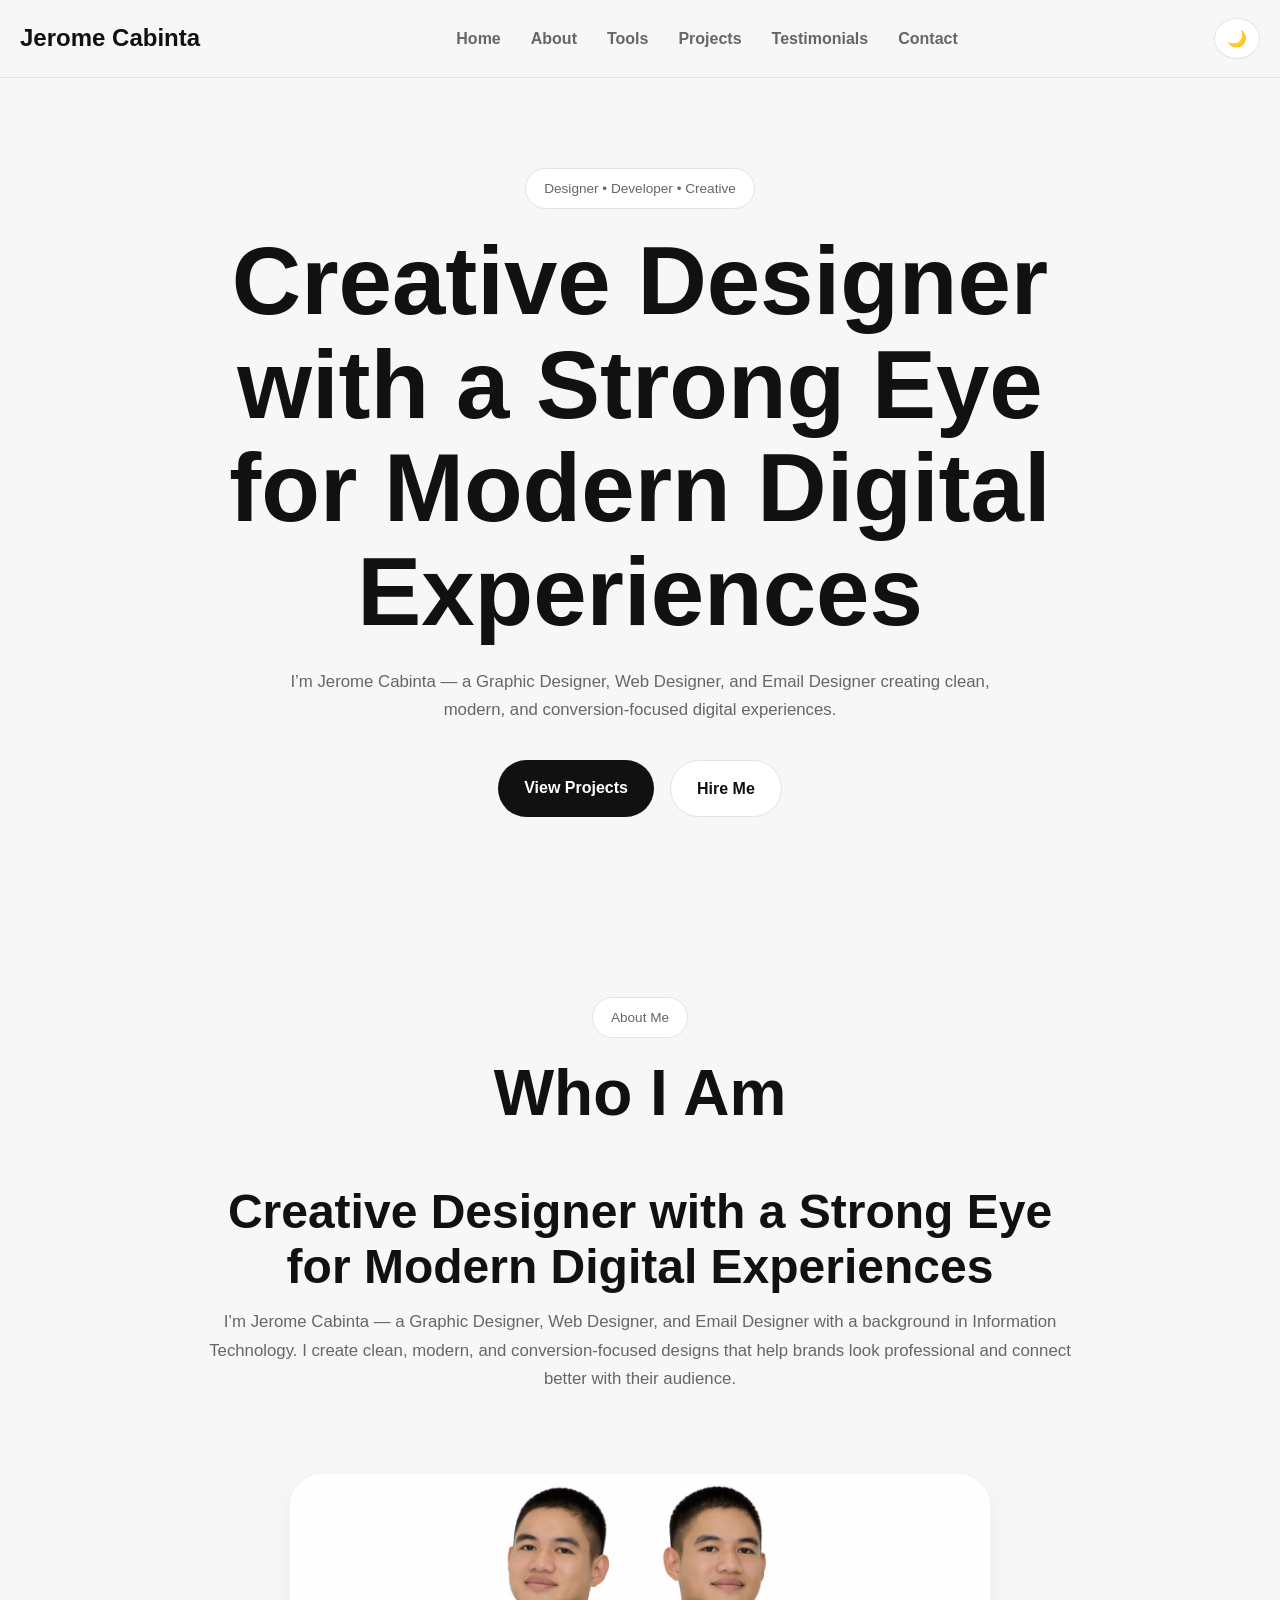
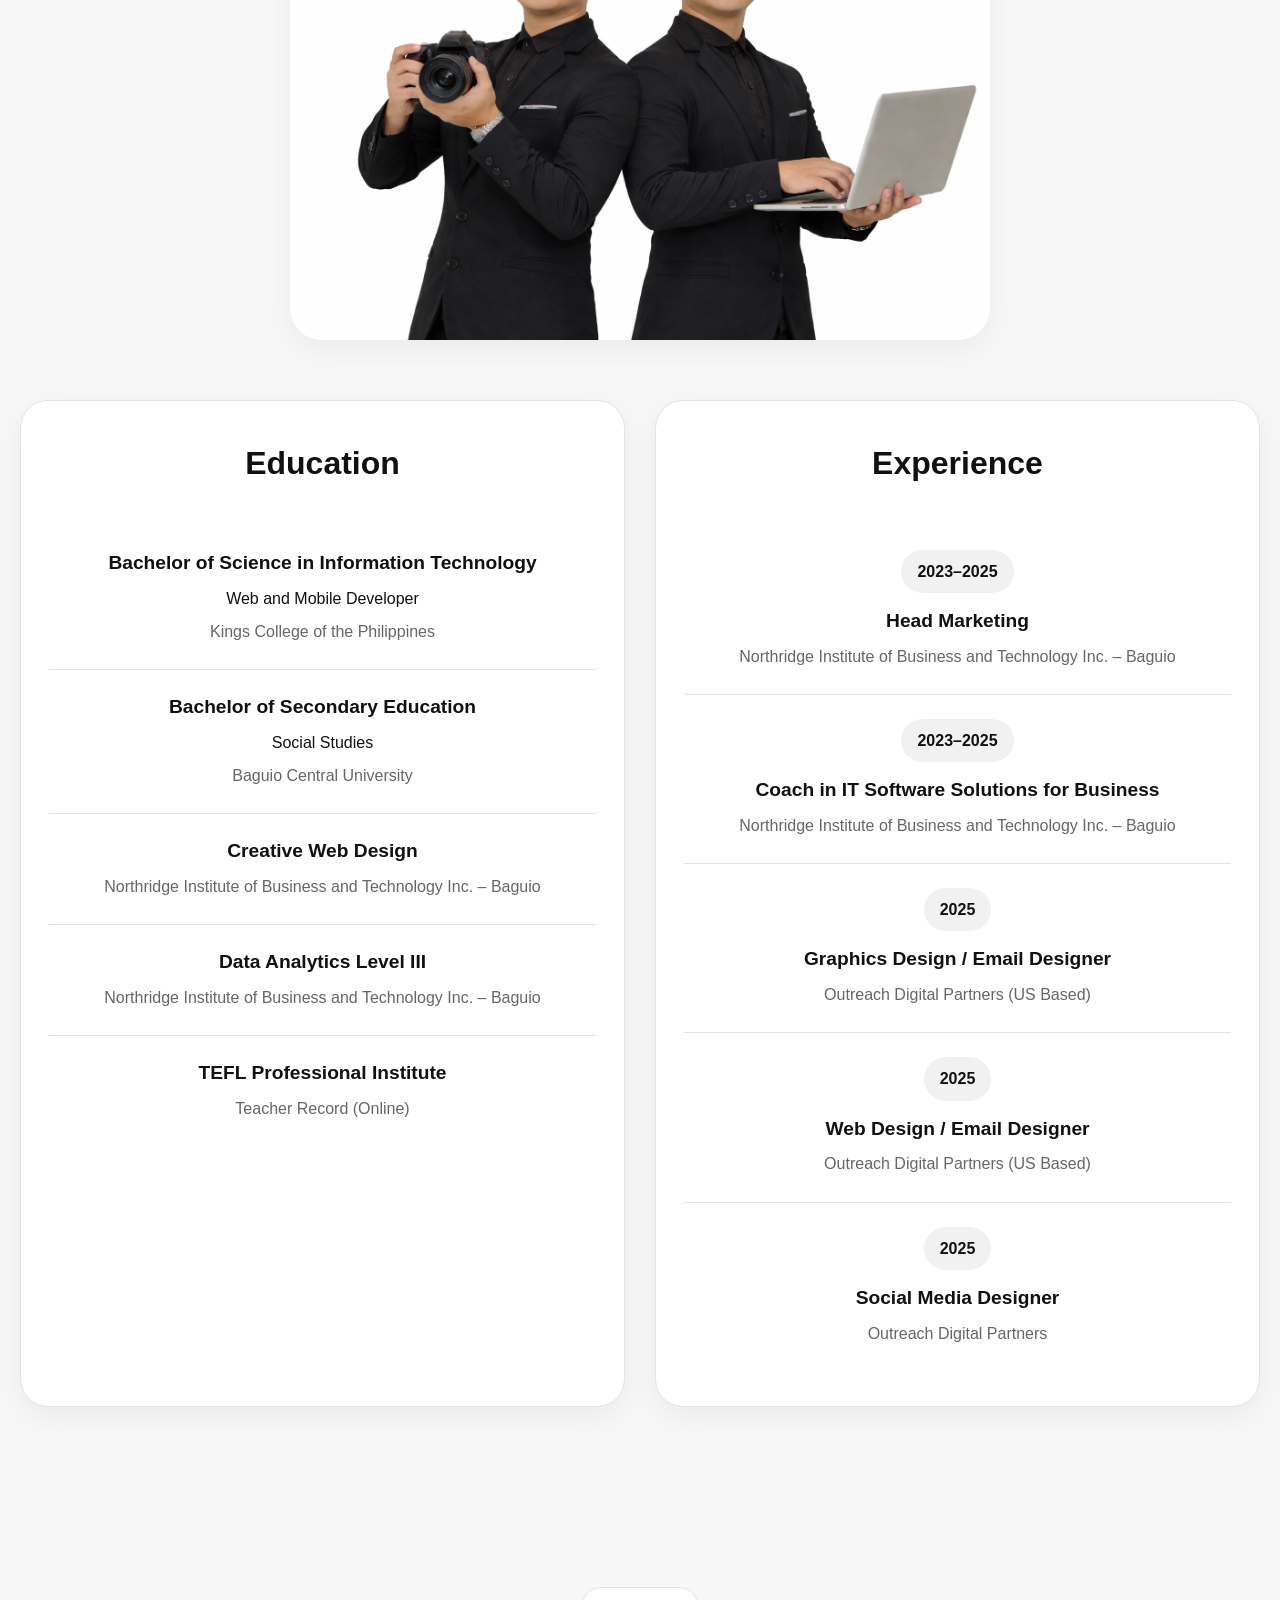
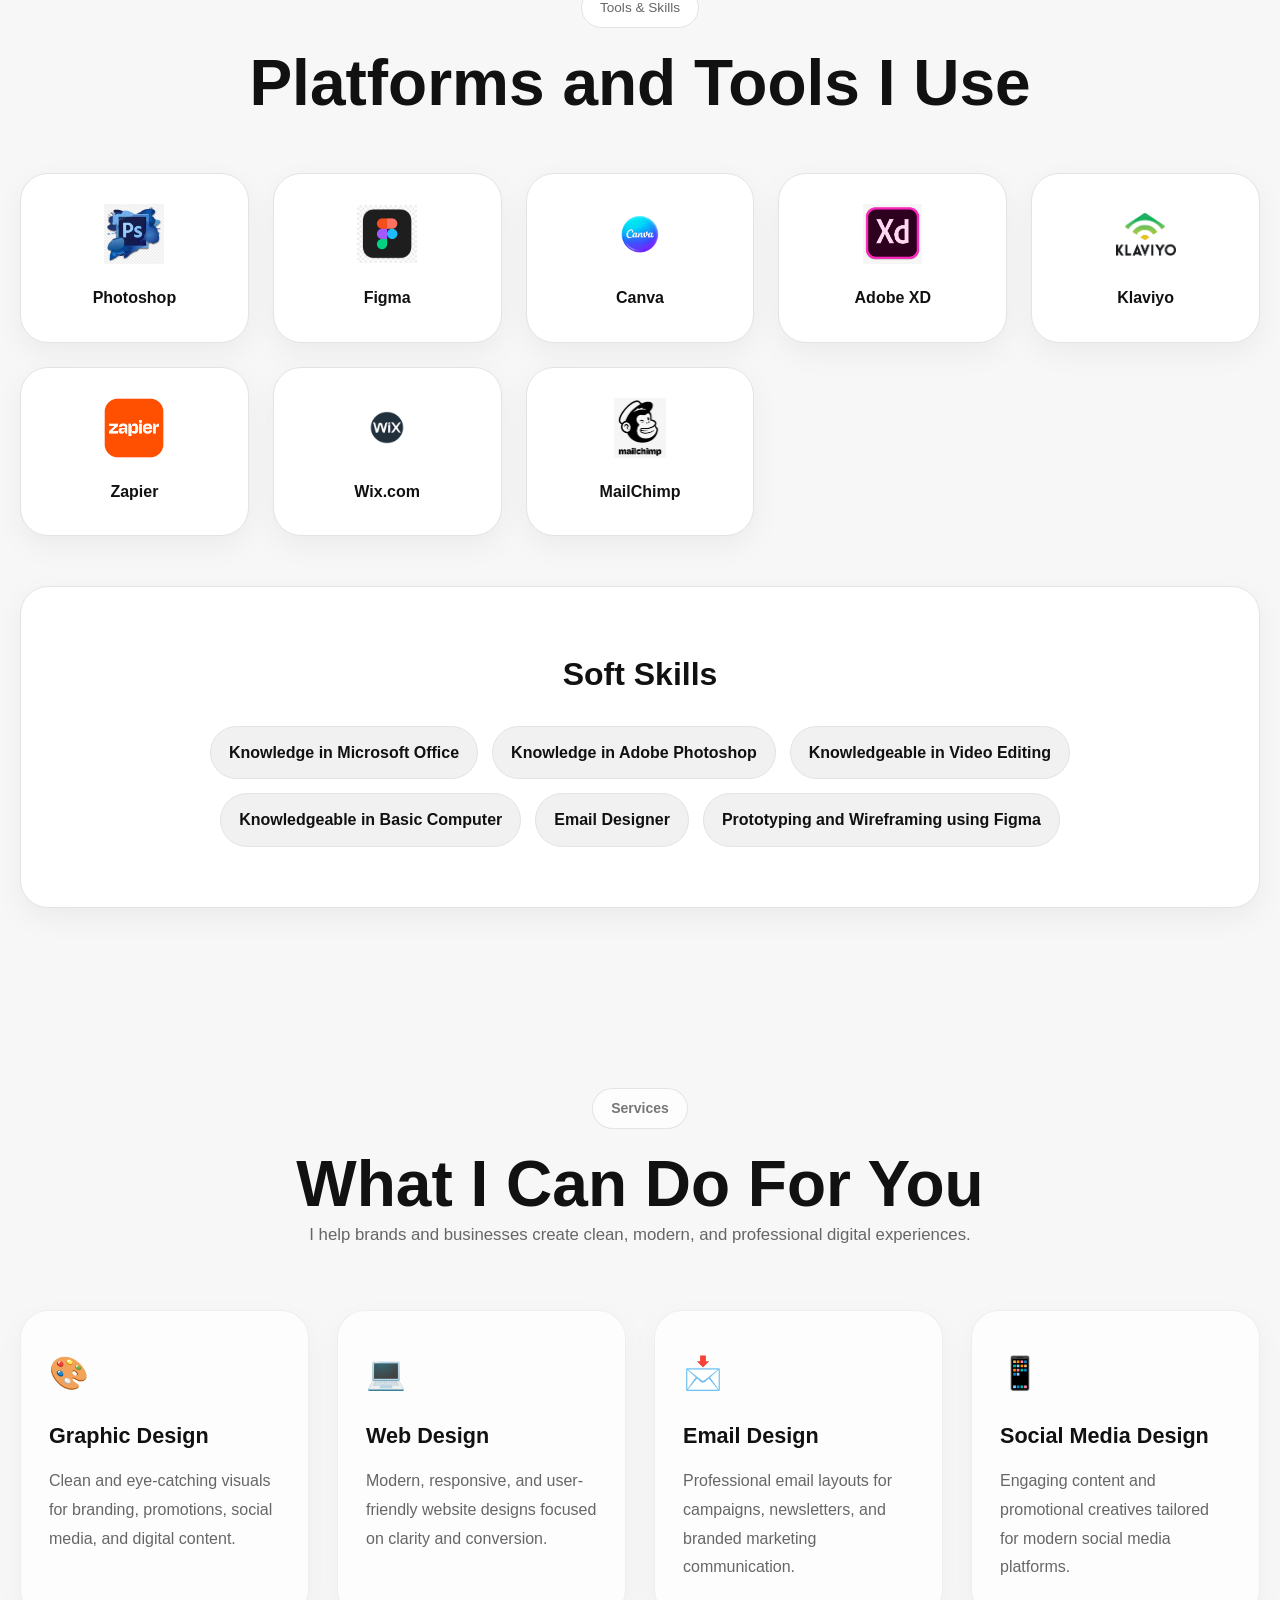
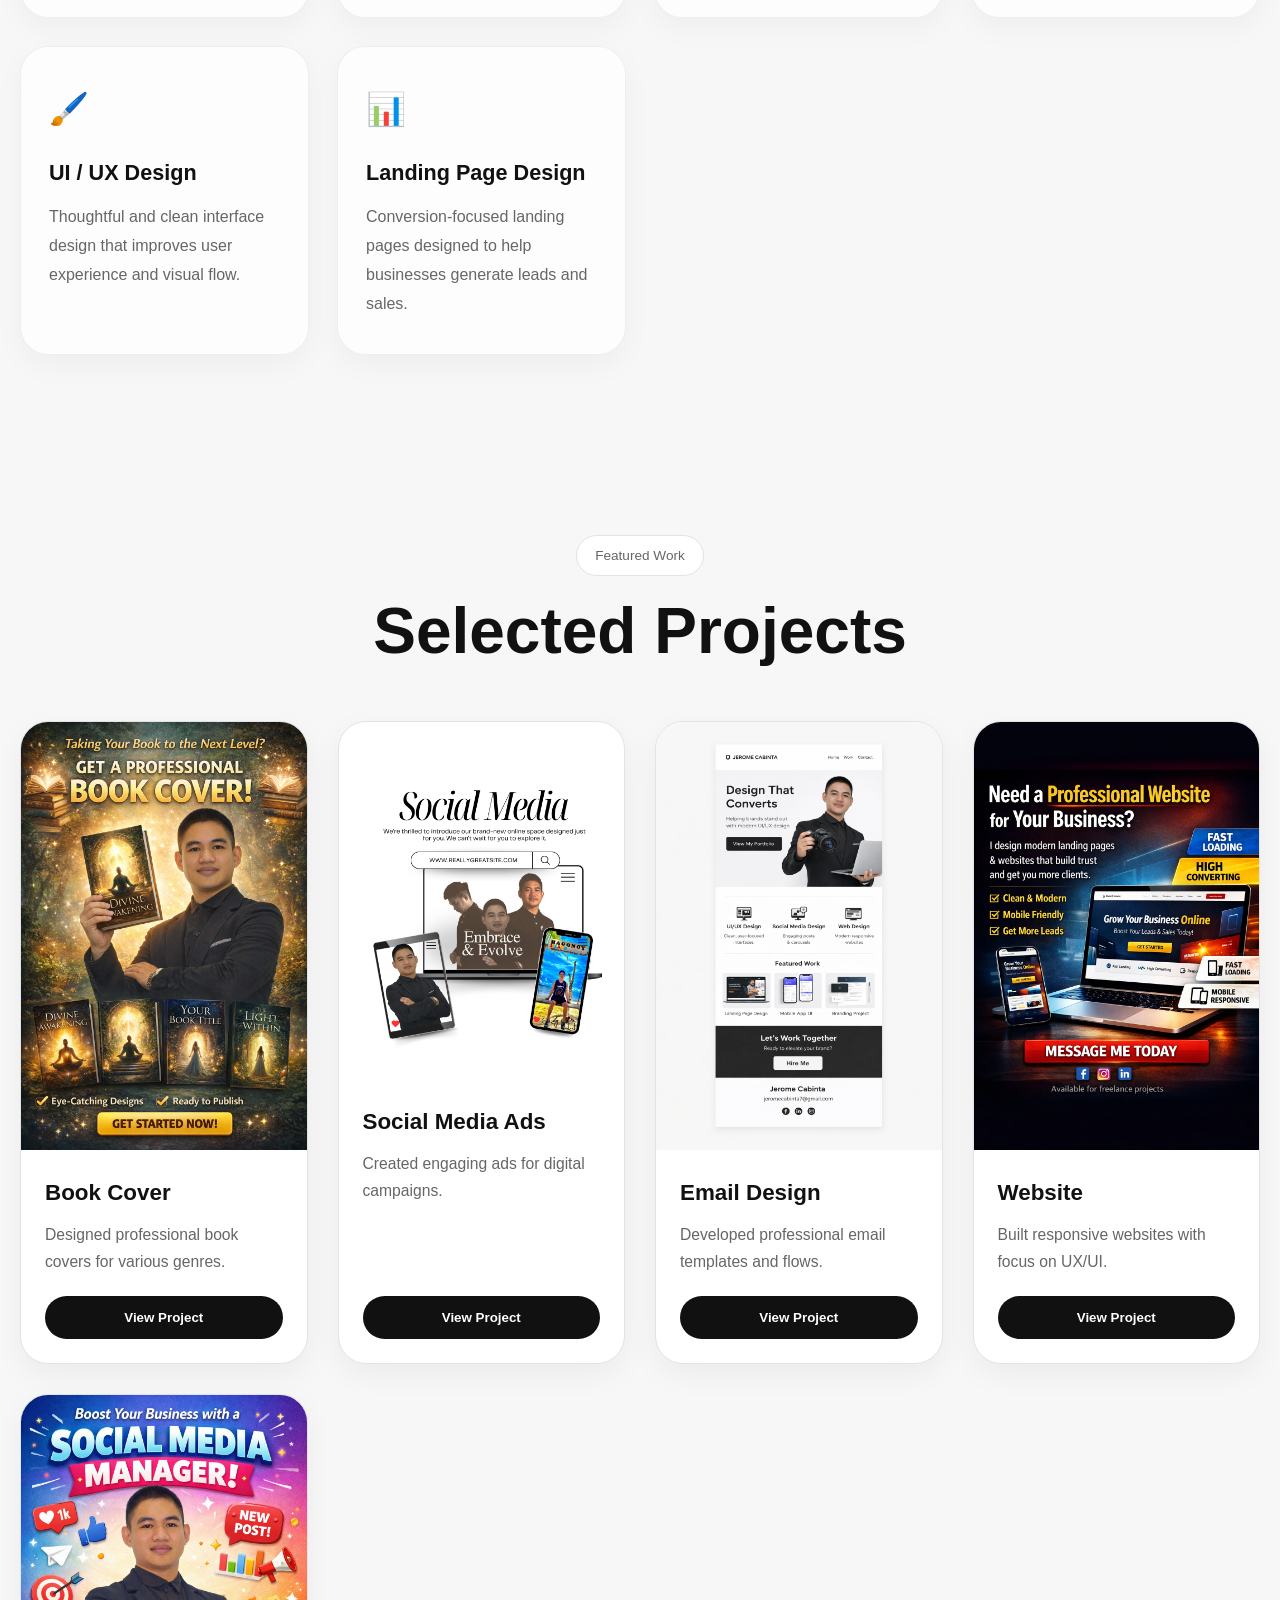
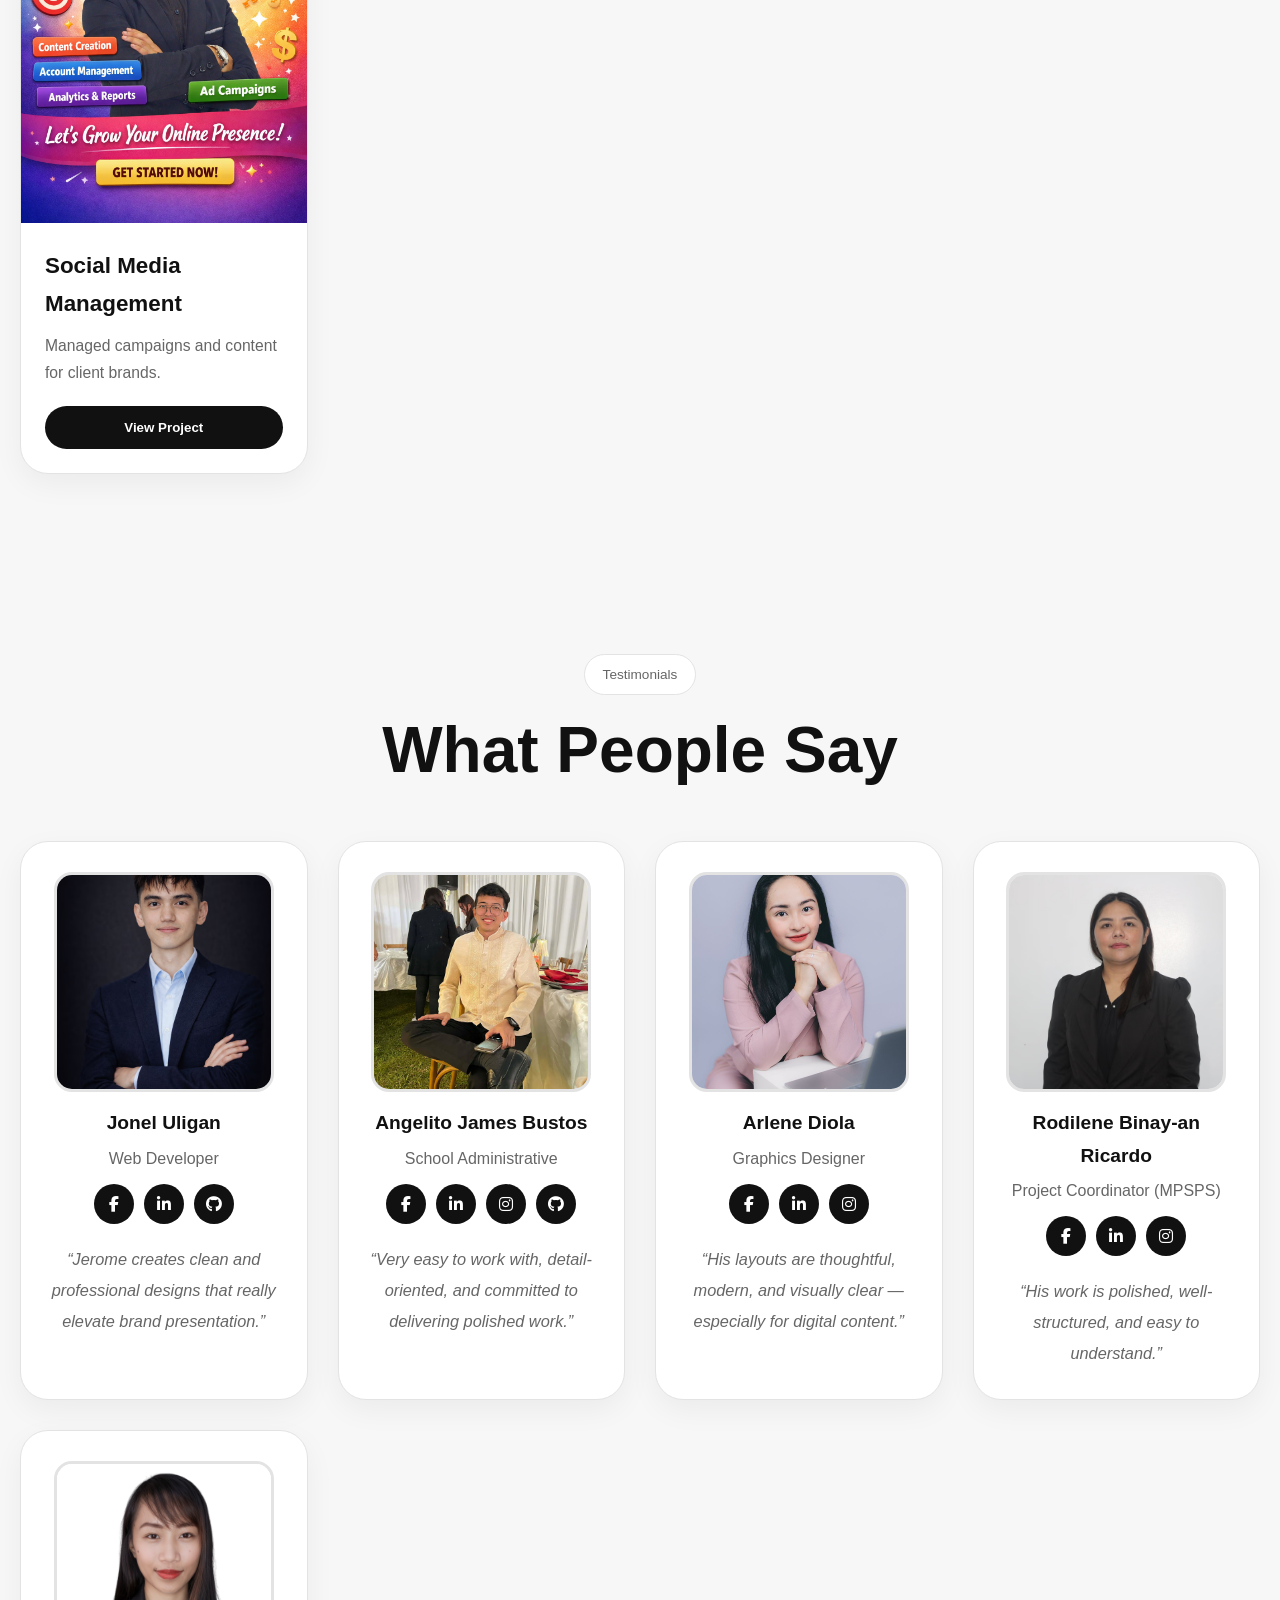
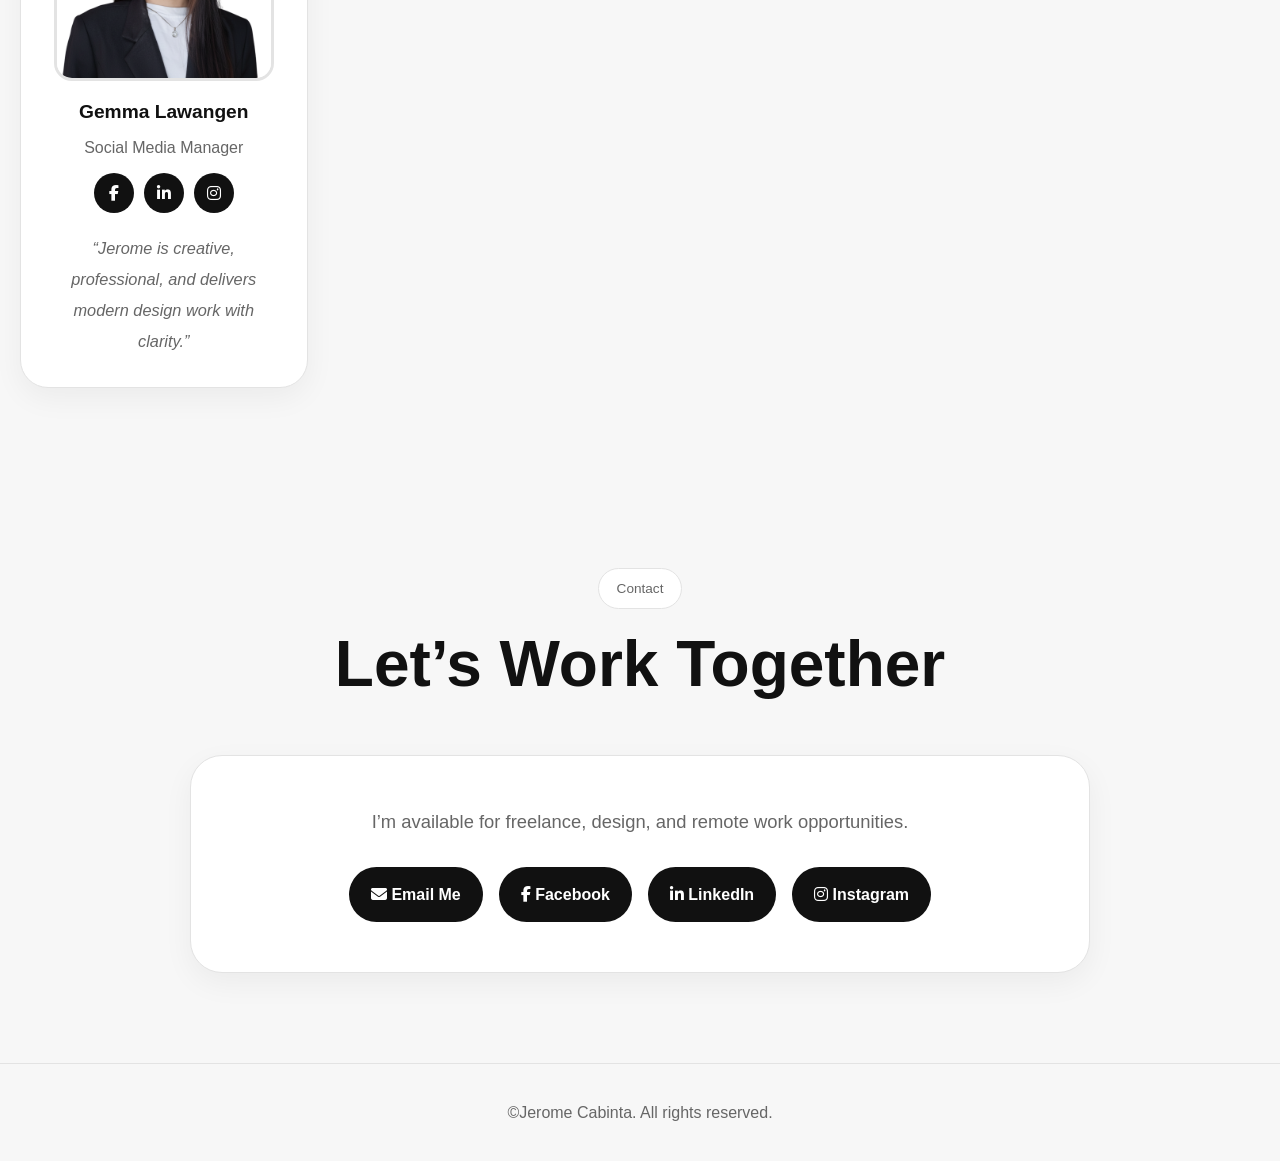
==== index.html @ 0129f144 "Format project data images for improved readability" ====
<!DOCTYPE html>
<html lang="en">
<head>
  <meta charset="UTF-8" />
  <meta name="viewport" content="width=device-width, initial-scale=1.0" />
  <title>Jerome Cabinta | Portfolio</title>
  <link rel="stylesheet" href="style.css" />

  <!-- Font Awesome -->
  <link rel="stylesheet" href="https://cdnjs.cloudflare.com/ajax/libs/font-awesome/6.5.2/css/all.min.css"/>
</head>
<body>

  <!-- NAVBAR -->
  <nav class="navbar">
    <div class="nav-container">
      <a href="#hero" class="logo">Jerome Cabinta</a>

      <ul class="nav-links" id="nav-links">
        <li><a href="#hero">Home</a></li>
        <li><a href="#about">About</a></li>
        <li><a href="#skills">Tools</a></li>
        <li><a href="#projects">Projects</a></li>
        <li><a href="#testimonials">Testimonials</a></li>
        <li><a href="#contact">Contact</a></li>
      </ul>

      <div class="nav-actions">
        <button class="theme-toggle" id="theme-toggle">🌙</button>
        <button class="hamburger" id="hamburger">
          <span></span>
          <span></span>
          <span></span>
        </button>
      </div>
    </div>
  </nav>

  <!-- HERO -->
  <section id="hero" class="hero section">
    <div class="hero-content">
      <span class="section-tag">Designer • Developer • Creative</span>
      <h1>Creative Designer with a Strong Eye for Modern Digital Experiences</h1>
      <p>
        I’m Jerome Cabinta — a Graphic Designer, Web Designer, and Email Designer
        creating clean, modern, and conversion-focused digital experiences.
      </p>

      <div class="hero-buttons">
        <a href="#projects" class="btn primary">View Projects</a>
        <a href="#contact" class="btn secondary">Hire Me</a>
      </div>
    </div>
  </section>

  <!-- ABOUT -->
<section id="about" class="about section">
  <div class="section-header">
    <span class="section-tag">About Me</span>
    <h2 class="section-title">Who I Am</h2>
  </div>

  <div class="about-intro">
    <h3>Creative Designer with a Strong Eye for Modern Digital Experiences</h3>
    <p>
      I’m Jerome Cabinta — a Graphic Designer, Web Designer, and Email Designer
      with a background in Information Technology. I create clean, modern, and
      conversion-focused designs that help brands look professional and connect
      better with their audience.
    </p>
  </div>

  <!-- IMAGE BELOW INTRO -->
  <div class="about-image-center">
    <img src="image/logo.png" alt="Jerome Cabinta" />
  </div>

  <!-- EDUCATION + EXPERIENCE -->
  <div class="about-grid">
    <!-- EDUCATION -->
    <div class="info-card">
      <h3>Education</h3>

      <div class="timeline-item">
        <h4>Bachelor of Science in Information Technology</h4>
        <p>Web and Mobile Developer</p>
        <span>Kings College of the Philippines</span>
      </div>

      <div class="timeline-item">
        <h4>Bachelor of Secondary Education</h4>
        <p>Social Studies</p>
        <span>Baguio Central University</span>
      </div>

      <div class="timeline-item">
        <h4>Creative Web Design</h4>
        <span>Northridge Institute of Business and Technology Inc. – Baguio</span>
      </div>

      <div class="timeline-item">
        <h4>Data Analytics Level III</h4>
        <span>Northridge Institute of Business and Technology Inc. – Baguio</span>
      </div>

      <div class="timeline-item">
        <h4>TEFL Professional Institute</h4>
        <span>Teacher Record (Online)</span>
      </div>
    </div>

    <!-- EXPERIENCE -->
    <div class="info-card">
      <h3>Experience</h3>

      <div class="timeline-item">
        <span class="year-badge">2023–2025</span>
        <h4>Head Marketing</h4>
        <span>Northridge Institute of Business and Technology Inc. – Baguio</span>
      </div>

      <div class="timeline-item">
        <span class="year-badge">2023–2025</span>
        <h4>Coach in IT Software Solutions for Business</h4>
        <span>Northridge Institute of Business and Technology Inc. – Baguio</span>
      </div>

      <div class="timeline-item">
        <span class="year-badge">2025</span>
        <h4>Graphics Design / Email Designer</h4>
        <span>Outreach Digital Partners (US Based)</span>
      </div>

      <div class="timeline-item">
        <span class="year-badge">2025</span>
        <h4>Web Design / Email Designer</h4>
        <span>Outreach Digital Partners (US Based)</span>
      </div>

      <div class="timeline-item">
        <span class="year-badge">2025</span>
        <h4>Social Media Designer</h4>
        <span>Outreach Digital Partners</span>
      </div>
    </div>
  </div>
</section>

<!-- TOOLS & SKILLS -->
<section id="skills" class="skills-section section">
  <div class="section-header">
    <span class="section-tag">Tools & Skills</span>
    <h2 class="section-title">Platforms and Tools I Use</h2>
  </div>

  <div class="skills-grid">
    <div class="skill-card"><img src="Assets/Tools/photoshop.png" alt="Photoshop"><p>Photoshop</p></div>
    <div class="skill-card"><img src="Assets/Tools/Figma.png" alt="Figma"><p>Figma</p></div>
    <div class="skill-card"><img src="Assets/Tools/Canva.png" alt="Canva"><p>Canva</p></div>
    <div class="skill-card"><img src="Assets/Tools/XD.png" alt="Adobe XD"><p>Adobe XD</p></div>
    <div class="skill-card"><img src="Assets/Tools/Klaviyo.png" alt="Klaviyo"><p>Klaviyo</p></div>
    <div class="skill-card"><img src="Assets/Tools/Zapier.png" alt="Zapier"><p>Zapier</p></div>
    <div class="skill-card"><img src="Assets/Tools/Wix.png" alt="Wix"><p>Wix.com</p></div>
    <div class="skill-card"><img src="Assets/Tools/mailchimp.png" alt="Mailchimp"><p>MailChimp</p></div>
  </div>

  <!-- SOFT SKILLS -->
  <div class="soft-skills-box">
    <h3>Soft Skills</h3>
    <div class="pill-grid">
      <span>Knowledge in Microsoft Office</span>
      <span>Knowledge in Adobe Photoshop</span>
      <span>Knowledgeable in Video Editing</span>
      <span>Knowledgeable in Basic Computer</span>
      <span>Email Designer</span>
      <span>Prototyping and Wireframing using Figma</span>
    </div>
  </div>
</section>

  <!-- SERVICES -->
<section id="services" class="services-section">
  <div class="section-label">Services</div>
  <h2 class="section-title">What I Can Do For You</h2>
  <p class="section-subtitle">
    I help brands and businesses create clean, modern, and professional digital experiences.
  </p>

  <div class="services-grid">
    <div class="service-card">
      <div class="service-icon">🎨</div>
      <h3>Graphic Design</h3>
      <p>
        Clean and eye-catching visuals for branding, promotions, social media, and digital content.
      </p>
    </div>

    <div class="service-card">
      <div class="service-icon">💻</div>
      <h3>Web Design</h3>
      <p>
        Modern, responsive, and user-friendly website designs focused on clarity and conversion.
      </p>
    </div>

    <div class="service-card">
      <div class="service-icon">📩</div>
      <h3>Email Design</h3>
      <p>
        Professional email layouts for campaigns, newsletters, and branded marketing communication.
      </p>
    </div>

    <div class="service-card">
      <div class="service-icon">📱</div>
      <h3>Social Media Design</h3>
      <p>
        Engaging content and promotional creatives tailored for modern social media platforms.
      </p>
    </div>

    <div class="service-card">
      <div class="service-icon">🖌️</div>
      <h3>UI / UX Design</h3>
      <p>
        Thoughtful and clean interface design that improves user experience and visual flow.
      </p>
    </div>

    <div class="service-card">
      <div class="service-icon">📊</div>
      <h3>Landing Page Design</h3>
      <p>
        Conversion-focused landing pages designed to help businesses generate leads and sales.
      </p>
    </div>
  </div>
</section>

<!-- PROJECTS -->
<section id="projects" class="projects-section section">
  <div class="section-header">
    <span class="section-tag">Featured Work</span>
    <h2 class="section-title">Selected Projects</h2>
  </div>

  <div class="card-grid">

    <!-- BOOK COVER -->
    <div class="project-card">
      <img src="Assets/Book Cover/book cover.png" alt="Book Cover Project">
      <div class="project-info">
        <h3>Book Cover</h3>
        <p>Designed professional book covers for various genres.</p>
        <button 
          class="view-project"
          data-title="Book Cover Design"
          data-description="This project showcases premium and eye-catching book cover designs created to help authors present their books professionally and attract readers."
          data-images="Assets/Book Cover/Book/1.png,
          Assets/Book Cover/Book/2.png,
          Assets/Book Cover/Book/3.png,
          Assets/Book Cover/Book/4.png,
          Assets/Book Cover/Book/5.png,
          Assets/Book Cover/Book/6.png,
          Assets/Book Cover/Book/7.png,
          Assets/Book Cover/Book/8.png,
          Assets/Book Cover/Book/9.png,
          Assets/Book Cover/Book/10.png,
          Assets/Book Cover/Book/11.png,
          Assets/Book Cover/Book/12.png,
          Assets/Book Cover/Book/13.png,
          Assets/Book Cover/Book/14.png">
          View Project
        </button>
      </div>
    </div>

    <!-- SOCIAL MEDIA ADS -->
    <div class="project-card">
      <img src="Assets/Social Media Ads/SMA.png" alt="Social Media Ads">
      <div class="project-info">
        <h3>Social Media Ads</h3>
        <p>Created engaging ads for digital campaigns.</p>
        <button 
          class="view-project"
          data-title="Social Media Ad Design"
          data-description="A collection of high-converting social media ad creatives designed for brand awareness, engagement, and digital campaign performance."
          data-images="Assets/Social Media Ads/calvary baptist church/ADS/1.jpg,
          Assets/Social Media Ads/calvary baptist church/ADS/2.jpg,
          Assets/Social Media Ads/calvary baptist church/ADS/3.jpg,
          Assets/Social Media Ads/calvary baptist church/ADS/4.jpg,
          Assets/Social Media Ads/calvary baptist church/ADS/5.jpg,
          Assets/Social Media Ads/calvary baptist church/ADS/6.jpg,
          Assets/Social Media Ads/calvary baptist church/1.png,
          Assets/Social Media Ads/calvary baptist church/2.png,
          Assets/Social Media Ads/calvary baptist church/3.png,
          Assets/Social Media Ads/calvary baptist church/4.png,
          Assets/Social Media Ads/calvary baptist church/5.png,
          Assets/Social Media Ads/calvary baptist church/6.png,
          Assets/Social Media Ads/calvary baptist church/7.png,
          Assets/Social Media Ads/calvary baptist church/8.png,
          Assets/Social Media Ads/calvary baptist church/9.png,
          Assets/Social Media Ads/calvary baptist church/10.png,
          Assets/Social Media Ads/calvary baptist church/11.png,
          Assets/Social Media Ads/calvary baptist church/12.png,
          Assets/Social Media Ads/calvary baptist church/13.png,
          Assets/Social Media Ads/calvary baptist church/14.png,
          Assets/Social Media Ads/calvary baptist church/15.png,
          Assets/Social Media Ads/calvary baptist church/16.png,
          Assets/Social Media Ads/calvary baptist church/17.png,
          Assets/Social Media Ads/calvary baptist church/18.png,
          Assets/Social Media Ads/calvary baptist church/19.png,
          Assets/Social Media Ads/calvary baptist church/20.png,
          Assets/Social Media Ads/calvary baptist church/21.png,
          Assets/Social Media Ads/calvary baptist church/22.png,
          Assets/Social Media Ads/calvary baptist church/23.png,
          Assets/Social Media Ads/calvary baptist church/24.png,
          Assets/Social Media Ads/calvary baptist church/25.png,
          Assets/Social Media Ads/calvary baptist church/26.png,
          Assets/Social Media Ads/calvary baptist church/27.png,
          Assets/Social Media Ads/calvary baptist church/28.png,
          Assets/Social Media Ads/calvary baptist church/29.png,
          Assets/Social Media Ads/calvary baptist church/30.png,
          Assets/Social Media Ads/calvary baptist church/31.png,
          Assets/Social Media Ads/calvary baptist church/32.png">
          View Project
        </button>
      </div>
    </div>

    <!-- EMAIL DESIGN -->
    <div class="project-card">
      <img src="Assets/Email Design/1.png" alt="Email Design Project">
      <div class="project-info">
        <h3>Email Design</h3>
        <p>Developed professional email templates and flows.</p>
        <button 
          class="view-project"
          data-title="Email Design Project"
          data-description="This project includes clean, modern, and conversion-focused email designs made for campaigns, newsletters, and brand communication."
          data-images="Assets/Email Design/Email Design/Email ads/1.png,
          Assets/Email Design/Email Design/Email ads/2.png,
          Assets/Email Design/Email Design/Email ads/3.png,
          Assets/Email Design/Email Design/Email ads/4.png,
          Assets/Email Design/Email Design/1.png,
          Assets/Email Design/Email Design/2.png,
          Assets/Email Design/Email Design/3.png,
          Assets/Email Design/Email Design/4.png,
          Assets/Email Design/Email Design/5.png,
          Assets/Email Design/Email Design/6.png,
          Assets/Email Design/Email Design/7.png,
          Assets/Email Design/Email Design/8.png,
          Assets/Email Design/Email Design/9.png,
          Assets/Email Design/Email Design/10.png,
          Assets/Email Design/Email Design/11.png,
          Assets/Email Design/Email Design/12.jpg,
          Assets/Email Design/Email Design/13.png,
          Assets/Email Design/Email Design/14.png,
          Assets/Email Design/Email Design/15.png,
          Assets/Email Design/Email Design/16.png,
          Assets/Email Design/Email Design/17.png">
          View Project
        </button>
      </div>
    </div>

    <!-- WEBSITE -->
    <div class="project-card">
      <img src="Assets/Landing page/landing page.png" alt="Website Project">
      <div class="project-info">
        <h3>Website</h3>
        <p>Built responsive websites with focus on UX/UI.</p>
        <button 
          class="view-project"
          data-title="Website Design Project"
          data-description="A collection of modern websites."
          data-images="Assets/Website/1.png,
          Assets/Website/2.png,
          Assets/Website/3.png,
          Assets/Website/4.png"
          data-links=
          "https://rosiesroofing.com/,
          https://basedmodecoffee.com/,
          https://outreachdigitalpartnersodp.zohosites.com/#home,
          https://www.vempire-watches.com/">
          View Project
        </button>
      </div>
    </div>

    <!-- SOCIAL MEDIA MANAGEMENT -->
    <div class="project-card">
      <img src="Assets/SMM/SMM.png" alt="Social Media Management">
      <div class="project-info">
        <h3>Social Media Management</h3>
        <p>Managed campaigns and content for client brands.</p>
        <button 
          class="view-project"
          data-title="Social Media Management"
          data-description="This project highlights content creation, campaign visuals, and strategic brand presentation across social media platforms."
          data-images="Assets/SMM/SMM.png">
          View Project
        </button>
      </div>
    </div>

  </div>
</section>

<!-- MODAL -->
<div id="project-modal" class="modal">
  <div class="modal-content">

    <span class="close">&times;</span>

    <div class="modal-slider-wrapper">
      <button class="slider-btn prev">&#10094;</button>

<!-- SCROLLABLE IMAGE AREA -->
      <div class="modal-image-scroll" id="modal-image-scroll">
        <a id="modal-link" href="#" target="_blank">
          <img id="modal-img" src="" alt="">
        </a>
      </div>

      <button class="slider-btn next">&#10095;</button>
    </div>

    <!-- DOTS -->
    <div class="slider-dots" id="slider-dots"></div>

    <!-- TEXT -->
    <h3 id="modal-title"></h3>
    <p id="modal-desc"></p>
  </div>
</div>

  <!-- TESTIMONIALS -->
  <section id="testimonials" class="testimonials-section section">
    <div class="section-header">
      <span class="section-tag">Testimonials</span>
      <h2 class="section-title">What People Say</h2>
    </div>

    <div class="testimonials-grid">

      <div class="testimonial-card">
        <div class="testimonial-top">
          <img src="Assets/Test/JU.avif" alt="Jonel Uligan" class="testimonial-img">
          <div class="testimonial-person">
            <h3>Jonel Uligan</h3>
            <p>Web Developer</p>
            <div class="testimonial-socials">
              <a href="https://www.facebook.com/joneltech"><i class="fab fa-facebook-f"></i></a>
              <a href="https://www.linkedin.com/in/jonel-uligan-123456789/"><i class="fab fa-linkedin-in"></i></a>
              <a href="https://github.com/joneluligan"><i class="fab fa-github"></i></a>
            </div>
          </div>
        </div>
        <p class="testimonial-text">
          “Jerome creates clean and professional designs that really elevate brand presentation.”
        </p>
      </div>

      <div class="testimonial-card">
        <div class="testimonial-top">
          <img src="Assets/Test/JB.avif" alt="Angelito James Bustos" class="testimonial-img">
          <div class="testimonial-person">
            <h3>Angelito James Bustos</h3>
            <p>School Administrative</p>
            <div class="testimonial-socials">
              <a href="https://www.facebook.com/angelitobustos"><i class="fab fa-facebook-f"></i></a>
              <a href="https://www.linkedin.com/in/angelito-james-bustos-123456789/"><i class="fab fa-linkedin-in"></i></a>
              <a href="https://www.instagram.com/angelitobustos/"><i class="fab fa-instagram"></i></a>
              <a href="https://github.com/angelitobustos"><i class="fab fa-github"></i></a>
            </div>
          </div>
        </div>
        <p class="testimonial-text">
          “Very easy to work with, detail-oriented, and committed to delivering polished work.”
        </p>
      </div>

      <div class="testimonial-card">
        <div class="testimonial-top">
          <img src="Assets/Test/AR.jpg" alt="Arlene Diola" class="testimonial-img">
          <div class="testimonial-person">
            <h3>Arlene Diola</h3>
            <p>Graphics Designer</p>
            <div class="testimonial-socials">
              <a href="https://www.facebook.com/profile.php?id=61587931170706"><i class="fab fa-facebook-f"></i></a>
              <a href="https://www.linkedin.com/in/arlene-diola-123456789/"><i class="fab fa-linkedin-in"></i></a>
              <a href="https://www.instagram.com/arlenediola/"><i class="fab fa-instagram"></i></a>
            </div>
          </div>
        </div>
        <p class="testimonial-text">
          “His layouts are thoughtful, modern, and visually clear — especially for digital content.”
        </p>
      </div>

      <div class="testimonial-card">
        <div class="testimonial-top">
          <img src="Assets/Test/RR.avif" alt="Rodilene Binay-an Ricardo" class="testimonial-img">
          <div class="testimonial-person">
            <h3>Rodilene Binay-an Ricardo</h3>
            <p>Project Coordinator (MPSPS)</p>
            <div class="testimonial-socials">
              <a href="https://www.facebook.com/rodilene.ricardo"><i class="fab fa-facebook-f"></i></a>
              <a href="#"><i class="fab fa-linkedin-in"></i></a>
              <a href="#"><i class="fab fa-instagram"></i></a>
            </div>
          </div>
        </div>
        <p class="testimonial-text">
          “His work is polished, well-structured, and easy to understand.”
        </p>
      </div>

      <div class="testimonial-card">
        <div class="testimonial-top">
          <img src="Assets/Test/Jem.png" alt="Gemma Lawangen" class="testimonial-img">
          <div class="testimonial-person">
            <h3>Gemma Lawangen</h3>
            <p>Social Media Manager</p>
            <div class="testimonial-socials">
              <a href="https://www.facebook.com/gemma.lawangen"><i class="fab fa-facebook-f"></i></a>
              <a href="https://www.linkedin.com/in/gemma-lawangen-123456789/"><i class="fab fa-linkedin-in"></i></a>
              <a href="https://www.instagram.com/gemma.lawangen/"><i class="fab fa-instagram"></i></a>
            </div>
          </div>
        </div>
        <p class="testimonial-text">
          “Jerome is creative, professional, and delivers modern design work with clarity.”
        </p>
      </div>

    </div>
  </section>

  <!-- CONTACT -->
  <section id="contact" class="contact-section section">
    <div class="section-header">
      <span class="section-tag">Contact</span>
      <h2 class="section-title">Let’s Work Together</h2>
    </div>

    <div class="contact-box">
      <p class="contact-text">
        I’m available for freelance, design, and remote work opportunities.
      </p>

      <div class="contact-socials">
        <a href="mailto:jeromecabinta7@gmail.com"><i class="fas fa-envelope"></i> Email Me</a>
        <a href="https://www.facebook.com/profile.php?id=61579246614635"><i class="fab fa-facebook-f"></i> Facebook</a>
        <a href="https://www.linkedin.com/in/jerome-cabinta-4b5b5b21a/"><i class="fab fa-linkedin-in"></i> LinkedIn</a>
        <a href="https://www.instagram.com/jeromecabinta/"><i class="fab fa-instagram"></i> Instagram</a>
      </div>
    </div>
  </section>

  <!-- FOOTER -->
  <footer class="footer">
    <p>©Jerome Cabinta. All rights reserved.</p>
  </footer>

  <script src="script.js"></script>
</body>
</html>
---- style.css ----
:root {
  --bg: #f7f7f7;
  --surface: #ffffff;
  --surface-2: #f1f1f1;
  --text: #111111;
  --text-light: #666666;
  --border: #e3e3e3;
  --shadow: 0 10px 30px rgba(0, 0, 0, 0.05);
  --radius: 28px;
  --container: 1400px;
}

* {
  margin: 0;
  padding: 0;
  box-sizing: border-box;
}

html {
  scroll-behavior: smooth;
}

body {
  font-family: "Segoe UI", sans-serif;
  background: var(--bg);
  color: var(--text);
  line-height: 1.7;
  transition: background 0.3s ease, color 0.3s ease;
  overflow-x: hidden;
}

img {
  max-width: 100%;
  display: block;
}

a {
  text-decoration: none;
  color: inherit;
}

.section {
  padding: 90px 20px;
}

.section-header {
  text-align: center;
  margin-bottom: 55px;
}

.section-tag {
  display: inline-block;
  padding: 8px 18px;
  border: 1px solid var(--border);
  border-radius: 999px;
  font-size: 0.85rem;
  color: var(--text-light);
  margin-bottom: 20px;
  background: var(--surface);
}

.section-title {
  font-size: clamp(2rem, 5vw, 4rem);
  font-weight: 800;
  line-height: 1.1;
}

/* =========================
   NAVBAR
========================= */
.navbar {
  position: sticky;
  top: 0;
  z-index: 999;
  background: rgba(247, 247, 247, 0.85);
  backdrop-filter: blur(12px);
  border-bottom: 1px solid var(--border);
}

.nav-container {
  max-width: var(--container);
  margin: auto;
  padding: 18px 20px;
  display: flex;
  align-items: center;
  justify-content: space-between;
  gap: 20px;
}

.logo {
  font-weight: 800;
  font-size: 1.5rem;
}

.nav-links {
  display: flex;
  list-style: none;
  gap: 30px;
}

.nav-links li a {
  color: var(--text-light);
  font-weight: 600;
  transition: 0.3s ease;
}

.nav-links li a:hover {
  color: var(--text);
}

.nav-actions {
  display: flex;
  align-items: center;
  gap: 12px;
}

.theme-toggle {
  border: 1px solid var(--border);
  background: var(--surface);
  padding: 10px 12px;
  border-radius: 50%;
  cursor: pointer;
  font-size: 1rem;
}

.hamburger {
  display: none;
  flex-direction: column;
  gap: 5px;
  border: none;
  background: none;
  cursor: pointer;
}

.hamburger span {
  width: 25px;
  height: 3px;
  background: var(--text);
  border-radius: 999px;
}

/* =========================
   HERO
========================= */
.hero {
  min-height: 90vh;
  display: flex;
  align-items: center;
  justify-content: center;
  text-align: center;
}

.hero-content {
  max-width: 900px;
  width: 100%;
}

.hero h1 {
  font-size: clamp(2.5rem, 8vw, 6rem);
  line-height: 1.08;
  margin-bottom: 24px;
  font-weight: 900;
}

.hero p {
  max-width: 760px;
  margin: 0 auto 35px;
  color: var(--text-light);
  font-size: 1.05rem;
}

.hero-buttons {
  display: flex;
  justify-content: center;
  gap: 16px;
  flex-wrap: wrap;
}

.btn {
  padding: 14px 26px;
  border-radius: 999px;
  font-weight: 700;
  transition: all 0.3s ease;
}

.btn.primary {
  background: var(--text);
  color: #fff;
}

.btn.secondary {
  border: 1px solid var(--border);
  background: var(--surface);
}

.btn.primary:hover,
.btn.secondary:hover {
  transform: translateY(-3px);
}

/* =========================
   ABOUT
========================= */
.about {
  max-width: var(--container);
  margin: auto;
  width: 100%;
}

.about-intro {
  max-width: 900px;
  margin: 0 auto 80px;
  text-align: center;
}

.about-intro h3 {
  font-size: clamp(1.8rem, 4vw, 3rem);
  line-height: 1.15;
  margin-bottom: 14px;
}

.about-intro p {
  font-size: 1.05rem;
  color: var(--text-light);
}

.about-image-center {
  display: flex;
  justify-content: center;
  margin-bottom: 60px;
}

.about-image-center img {
  width: 100%;
  max-width: 700px;
  border-radius: 32px;
  box-shadow: var(--shadow);
  object-fit: cover;
}

.about-grid {
  display: grid;
  grid-template-columns: repeat(2, minmax(0, 1fr));
  gap: 30px;
}

.info-card {
  background: var(--surface);
  border: 1px solid var(--border);
  border-radius: var(--radius);
  padding: 35px 28px;
  box-shadow: var(--shadow);
}

.info-card h3 {
  font-size: 2rem;
  text-align: center;
  margin-bottom: 35px;
}

.timeline-item {
  padding: 24px 0;
  border-bottom: 1px solid var(--border);
  text-align: center;
}

.timeline-item:last-child {
  border-bottom: none;
}

.timeline-item h4 {
  font-size: 1.2rem;
  margin-bottom: 8px;
  line-height: 1.4;
}

.timeline-item p {
  color: var(--text);
  font-size: 1rem;
  margin-bottom: 6px;
}

.timeline-item span {
  display: block;
  color: var(--text-light);
  word-break: break-word;
}

.year-badge {
  display: inline-block !important;
  background: var(--surface-2);
  padding: 8px 16px;
  border-radius: 999px;
  font-weight: 700;
  color: var(--text) !important;
  margin-bottom: 15px;
}

/* =========================
   SKILLS
========================= */
.skills-section {
  max-width: var(--container);
  margin: auto;
  width: 100%;
}

.skills-grid {
  display: grid;
  grid-template-columns: repeat(auto-fit, minmax(220px, 1fr));
  gap: 24px;
}

.skill-card {
  background: var(--surface);
  border: 1px solid var(--border);
  border-radius: 28px;
  padding: 30px 18px;
  text-align: center;
  box-shadow: var(--shadow);
  transition: all 0.3s ease;
}

.skill-card:hover {
  transform: translateY(-8px);
}

.skill-card img {
  width: 60px;
  height: 60px;
  object-fit: contain;
  margin: 0 auto 20px;
}

.skill-card p {
  font-weight: 700;
  font-size: 1rem;
}

/* =========================
   SOFT SKILLS
========================= */
.soft-skills-box {
  margin-top: 50px;
  background: var(--surface);
  border: 1px solid var(--border);
  border-radius: var(--radius);
  padding: 60px 40px;
  box-shadow: var(--shadow);
  text-align: center;
}

.soft-skills-box h3 {
  font-size: 2rem;
  margin-bottom: 25px;
}

.pill-grid {
  display: flex;
  flex-wrap: wrap;
  justify-content: center;
  gap: 14px;
}

.pill-grid span {
  background: var(--surface-2);
  border: 1px solid var(--border);
  padding: 12px 18px;
  border-radius: 999px;
  font-weight: 600;
}

/* =========================
   SERVICES
========================= */
.services-section {
  max-width: var(--container);
  margin: auto;
  padding: 90px 20px;
  text-align: center;
}

.section-label {
  display: inline-block;
  padding: 8px 18px;
  border: 1px solid rgba(0, 0, 0, 0.1);
  border-radius: 999px;
  font-size: 14px;
  font-weight: 600;
  color: #777;
  margin-bottom: 20px;
  background: rgba(255, 255, 255, 0.7);
}

.section-subtitle {
  max-width: 700px;
  margin: 0 auto 60px;
  font-size: 1.05rem;
  line-height: 1.8;
  color: #666;
}

.services-grid {
  display: grid;
  grid-template-columns: repeat(auto-fit, minmax(250px, 1fr));
  gap: 28px;
}

.service-card {
  background: rgba(255, 255, 255, 0.75);
  border: 1px solid rgba(0, 0, 0, 0.06);
  border-radius: 28px;
  padding: 35px 28px;
  text-align: left;
  transition: all 0.35s ease;
  backdrop-filter: blur(10px);
  box-shadow: 0 10px 30px rgba(0, 0, 0, 0.04);
}

.service-card:hover {
  transform: translateY(-8px);
  box-shadow: 0 18px 40px rgba(0, 0, 0, 0.08);
}

.service-icon {
  font-size: 2rem;
  margin-bottom: 18px;
}

.service-card h3 {
  font-size: 1.35rem;
  margin-bottom: 12px;
  color: #111;
}

.service-card p {
  font-size: 1rem;
  line-height: 1.8;
  color: #666;
}

/* PROJECTS */
.projects-section {
  max-width: var(--container);
  margin: auto;
  width: 100%;
}

.card-grid {
  max-width: 1400px;
  margin: auto;
  display: grid;
  grid-template-columns: repeat(auto-fit, minmax(280px, 1fr));
  gap: 30px;
  align-items: start;
}

.project-card {
  background: var(--surface);
  border-radius: 28px;
  overflow: hidden;
  border: 1px solid var(--border);
  box-shadow: var(--shadow);
  transition: all 0.35s ease;
  display: flex;
  flex-direction: column;
  height: 100%;
}

.project-card:hover {
  transform: translateY(-8px);
}

/* IMPORTANT: make all project images same size */
.project-card img {
  width: auto;
  height: auto;
  object-fit: cover;
  display: block;
}

/* project content */
.project-info {
  padding: 24px;
  display: flex;
  flex-direction: column;
  flex-grow: 1;
}

.project-info h3 {
  font-size: 1.4rem;
  margin-bottom: 10px;
}

.project-info p {
  color: var(--text-light);
  margin-bottom: 20px;
  font-size: 0.98rem;
  flex-grow: 1;
}

.view-project {
  border: none;
  background: var(--text);
  color: #fff;
  padding: 14px 24px;
  border-radius: 999px;
  font-weight: 700;
  cursor: pointer;
  transition: all 0.3s ease;
  width: 100%;
}

.view-project:hover {
  transform: translateY(-3px);
}

/* OPTIONAL: better crop for tall SMM image */
.smm-img {
  object-position: top;
}

/* =========================
   MODAL
========================= */
.modal {
  display: none;
  position: fixed;
  inset: 0;
  z-index: 2000;
  background: rgba(0, 0, 0, 0.75);
  backdrop-filter: blur(6px);
  padding: 20px;
  overflow-y: auto;
}

.modal-content {
  background: var(--surface);
  max-width: 1100px;
  width: 100%;
  margin: 40px auto;
  border-radius: 30px;
  padding: 30px;
  position: relative;
  text-align: center;
  box-shadow: var(--shadow);
}

.close {
  position: absolute;
  top: 18px;
  right: 24px;
  font-size: 2.2rem;
  font-weight: 700;
  cursor: pointer;
  color: var(--text);
  z-index: 20;
}

.modal-slider-wrapper {
  position: relative;
  width: 100%;
  margin-bottom: 30px;
}

.modal-image-scroll {
  width: 100%;
  max-height: 72vh;
  overflow: auto;
  border-radius: 24px;
  background: var(--surface-2);
  padding: 20px;
  scroll-behavior: smooth;
}

.modal-image-scroll img {
  display: block;
  width: 100%;
  height: auto;
  max-width: 100%;
  margin: 0 auto;
  border-radius: 18px;
  object-fit: contain;
}

.modal-image-scroll::-webkit-scrollbar {
  width: 10px;
  height: 10px;
}

.modal-image-scroll::-webkit-scrollbar-thumb {
  background: rgba(120, 120, 120, 0.5);
  border-radius: 999px;
}

.modal-image-scroll::-webkit-scrollbar-track {
  background: transparent;
}

.slider-btn {
  position: absolute;
  top: 50%;
  transform: translateY(-50%);
  width: 58px;
  height: 58px;
  border: none;
  border-radius: 50%;
  background: rgba(0, 0, 0, 0.45);
  color: #fff;
  font-size: 2rem;
  cursor: pointer;
  z-index: 10;
  transition: 0.3s ease;
}

.slider-btn:hover {
  background: rgba(0, 0, 0, 0.7);
}

.slider-btn.prev {
  left: 16px;
}

.slider-btn.next {
  right: 16px;
}

.slider-dots {
  display: flex;
  justify-content: center;
  gap: 10px;
  flex-wrap: wrap;
  margin-bottom: 25px;
}

.slider-dots .dot {
  width: 12px;
  height: 12px;
  border-radius: 50%;
  background: #d3d3d3;
  cursor: pointer;
  transition: 0.3s ease;
}

.slider-dots .dot.active {
  background: #111;
  transform: scale(1.15);
}

#modal-title {
  font-size: clamp(2rem, 5vw, 3rem);
  margin-bottom: 20px;
}

#modal-desc {
  max-width: 800px;
  margin: auto;
  color: var(--text-light);
  font-size: 1.08rem;
  line-height: 1.9;
}

/* =========================
   TESTIMONIALS
========================= */
.testimonials-grid {
  max-width: var(--container);
  margin: 0 auto;
  display: grid;
  grid-template-columns: repeat(auto-fit, minmax(280px, 1fr));
  gap: 30px;
}

.testimonial-card {
  background: var(--surface);
  border: 1px solid var(--border);
  border-radius: 28px;
  padding: 30px;
  box-shadow: var(--shadow);
  transition: all 0.35s ease;
}

.testimonial-card:hover {
  transform: translateY(-8px);
}

.testimonial-top {
  display: flex;
  flex-direction: column;
  align-items: center;
  text-align: center;
  gap: 15px;
  margin-bottom: 20px;
}

.testimonial-img {
  width: 220px;
  height: 220px;
  object-fit: cover;
  border-radius: 18px;
  border: 3px solid var(--border);
}

.testimonial-person h3 {
  font-size: 1.2rem;
  margin-bottom: 5px;
}

.testimonial-person p {
  color: var(--text-light);
  margin-bottom: 12px;
}

.testimonial-socials {
  display: flex;
  gap: 10px;
  flex-wrap: wrap;
  justify-content: center;
}

.testimonial-socials a {
  width: 40px;
  height: 40px;
  border-radius: 50%;
  background: var(--text);
  color: #fff;
  display: flex;
  align-items: center;
  justify-content: center;
  transition: 0.3s ease;
}

.testimonial-socials a:hover {
  transform: translateY(-3px);
}

.testimonial-text {
  font-size: 1.02rem;
  color: var(--text-light);
  font-style: italic;
  line-height: 1.9;
  text-align: center;
}

/* =========================
   CONTACT
========================= */
.contact-section {
  max-width: var(--container);
  margin: auto;
  width: 100%;
}

.contact-box {
  max-width: 900px;
  margin: auto;
  background: var(--surface);
  border: 1px solid var(--border);
  border-radius: 32px;
  padding: 50px 30px;
  box-shadow: var(--shadow);
  text-align: center;
}

.contact-text {
  font-size: 1.15rem;
  color: var(--text-light);
  margin-bottom: 30px;
}

.contact-socials {
  display: flex;
  flex-wrap: wrap;
  justify-content: center;
  gap: 16px;
}

.contact-socials a {
  padding: 14px 22px;
  border-radius: 999px;
  background: var(--text);
  color: #fff;
  font-weight: 700;
  transition: 0.3s ease;
}

.contact-socials a:hover {
  transform: translateY(-4px);
}

/* =========================
   FOOTER
========================= */
.footer {
  padding: 35px 20px;
  text-align: center;
  border-top: 1px solid var(--border);
  color: var(--text-light);
}

/* =========================
   DARK MODE
========================= */
body.dark {
  --bg: #0f0f10;
  --surface: #17181b;
  --surface-2: #1f2125;
  --text: #ffffff;
  --text-light: #bcbcbc;
  --border: #2c2f35;
  --shadow: 0 10px 30px rgba(0, 0, 0, 0.3);
}

body.dark .navbar {
  background: rgba(15, 15, 16, 0.85);
}

body.dark .theme-toggle {
  background: var(--surface);
  color: var(--text);
}

body.dark .section-label {
  border: 1px solid rgba(255, 255, 255, 0.12);
  background: rgba(255, 255, 255, 0.04);
  color: #bbb;
}

body.dark .section-subtitle {
  color: #bbb;
}

body.dark .service-card {
  background: rgba(255, 255, 255, 0.04);
  border: 1px solid rgba(255, 255, 255, 0.08);
  box-shadow: 0 10px 30px rgba(0, 0, 0, 0.25);
}

body.dark .service-card h3 {
  color: #fff;
}

body.dark .service-card p {
  color: #ccc;
}

body.dark .testimonial-socials a,
body.dark .contact-socials a {
  background: #fff;
  color: #111;
}

body.dark .btn.primary,
body.dark .view-project {
  background: #fff;
  color: #111;
}

body.dark .btn.secondary {
  background: var(--surface);
  color: var(--text);
}

body.dark .slider-dots .dot {
  background: #4a4a4a;
}

body.dark .slider-dots .dot.active {
  background: #fff;
}

/* =========================
   ANIMATION
========================= */
.section,
.project-card,
.skill-card,
.testimonial-card,
.info-card,
.soft-skills-box,
.contact-box,
.service-card {
  opacity: 0;
  transform: translateY(25px);
  transition: all 0.7s ease;
}

.visible {
  opacity: 1 !important;
  transform: translateY(0) !important;
}

/* =========================
   TABLET
========================= */
@media (max-width: 992px) {
  .about-grid {
    grid-template-columns: 1fr;
  }

  .nav-links {
    gap: 18px;
  }

  .card-grid {
    grid-template-columns: repeat(auto-fit, minmax(280px, 1fr));
  }
}

/* =========================
   MOBILE
========================= */
@media (max-width: 768px) {
  .section {
    padding: 75px 18px;
  }

  .nav-container {
    padding: 16px 18px;
  }

  .logo {
    font-size: 1.2rem;
  }

  .nav-links {
    position: absolute;
    top: 100%;
    right: 18px;
    width: 220px;
    background: var(--surface);
    border: 1px solid var(--border);
    border-radius: 20px;
    padding: 20px;
    flex-direction: column;
    gap: 16px;
    display: none;
    box-shadow: var(--shadow);
  }

  .nav-links.show {
    display: flex;
  }

  .hamburger {
    display: flex;
  }

  .hero {
    min-height: 80vh;
  }

  .hero h1 {
    font-size: clamp(2.2rem, 10vw, 3.5rem);
  }

  .hero p {
    font-size: 1rem;
  }

  .hero-buttons {
    flex-direction: column;
    align-items: center;
  }

  .about-image-center img {
    max-width: 100%;
  }

  .info-card h3,
  .soft-skills-box h3 {
    font-size: 1.6rem;
  }

  .timeline-item h4 {
    font-size: 1.1rem;
  }

  .services-section {
    padding: 75px 18px;
  }

  .service-card {
    text-align: center;
    padding: 28px 22px;
  }

  .project-card img {
    height: auto;
  }

  .testimonial-img {
    width: 180px;
    height: 180px;
  }

  .contact-socials {
    flex-direction: column;
    align-items: center;
  }

  .contact-socials a {
    width: 100%;
    max-width: 300px;
    text-align: center;
  }

  .modal-content {
    padding: 22px 16px 24px;
    border-radius: 24px;
  }

  .modal-image-scroll {
    max-height: 65vh;
    padding: 12px;
    border-radius: 18px;
  }

  .slider-btn {
    width: 46px;
    height: 46px;
    font-size: 1.5rem;
  }

  .slider-btn.prev {
    left: 8px;
  }

  .slider-btn.next {
    right: 8px;
  }

  #modal-title {
    font-size: 2rem;
  }

  #modal-desc {
    font-size: 1rem;
  }

  .close {
    top: 12px;
    right: 18px;
    font-size: 2rem;
  }
}

/* =========================
   SMALL MOBILE
========================= */
@media (max-width: 480px) {
  .section {
    padding: 65px 14px;
  }

  .hero h1 {
    font-size: 2rem;
  }

  .section-title {
    font-size: 2rem;
  }

  .info-card,
  .soft-skills-box,
  .testimonial-card,
  .contact-box,
  .service-card {
    padding: 24px 18px;
    border-radius: 22px;
  }

  .project-card img {
    height: auto;
  }

  .pill-grid span {
    width: 100%;
    text-align: center;
  }

  .skill-card {
    padding: 24px 16px;
  }
}
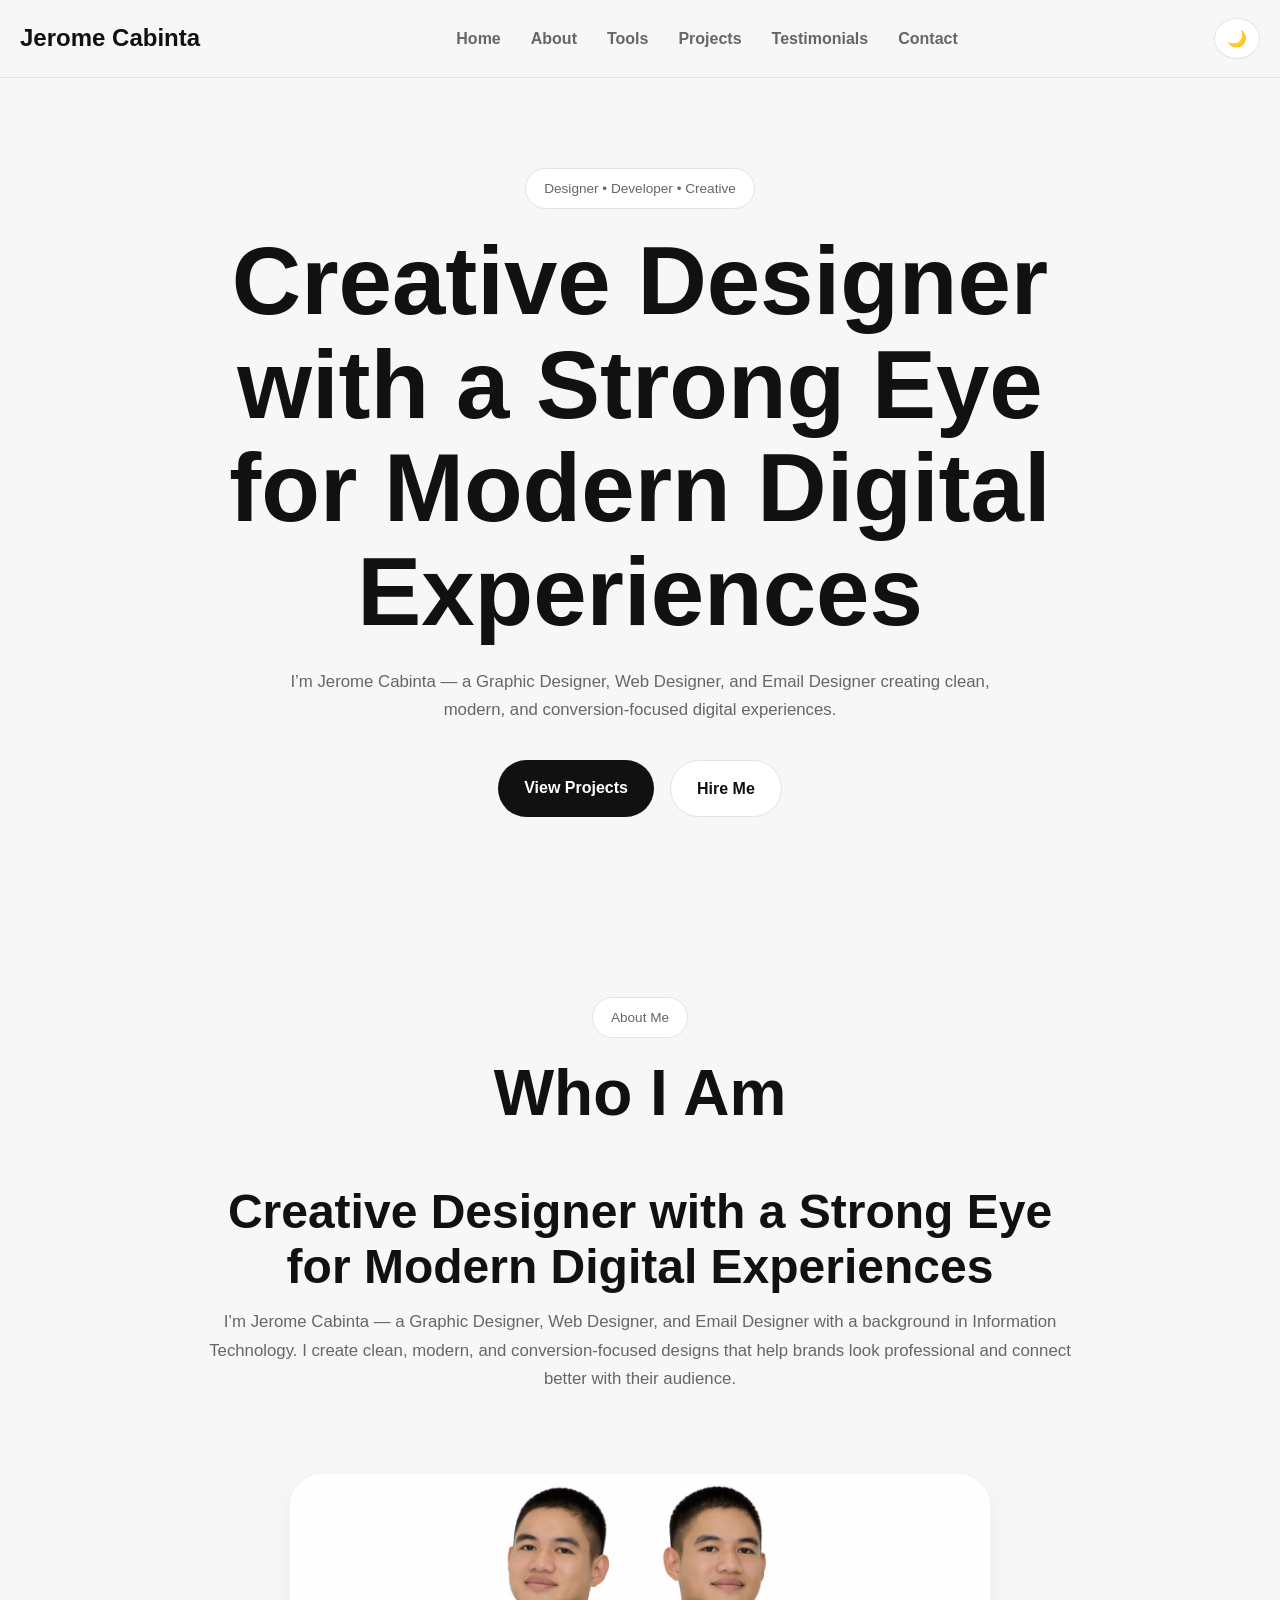
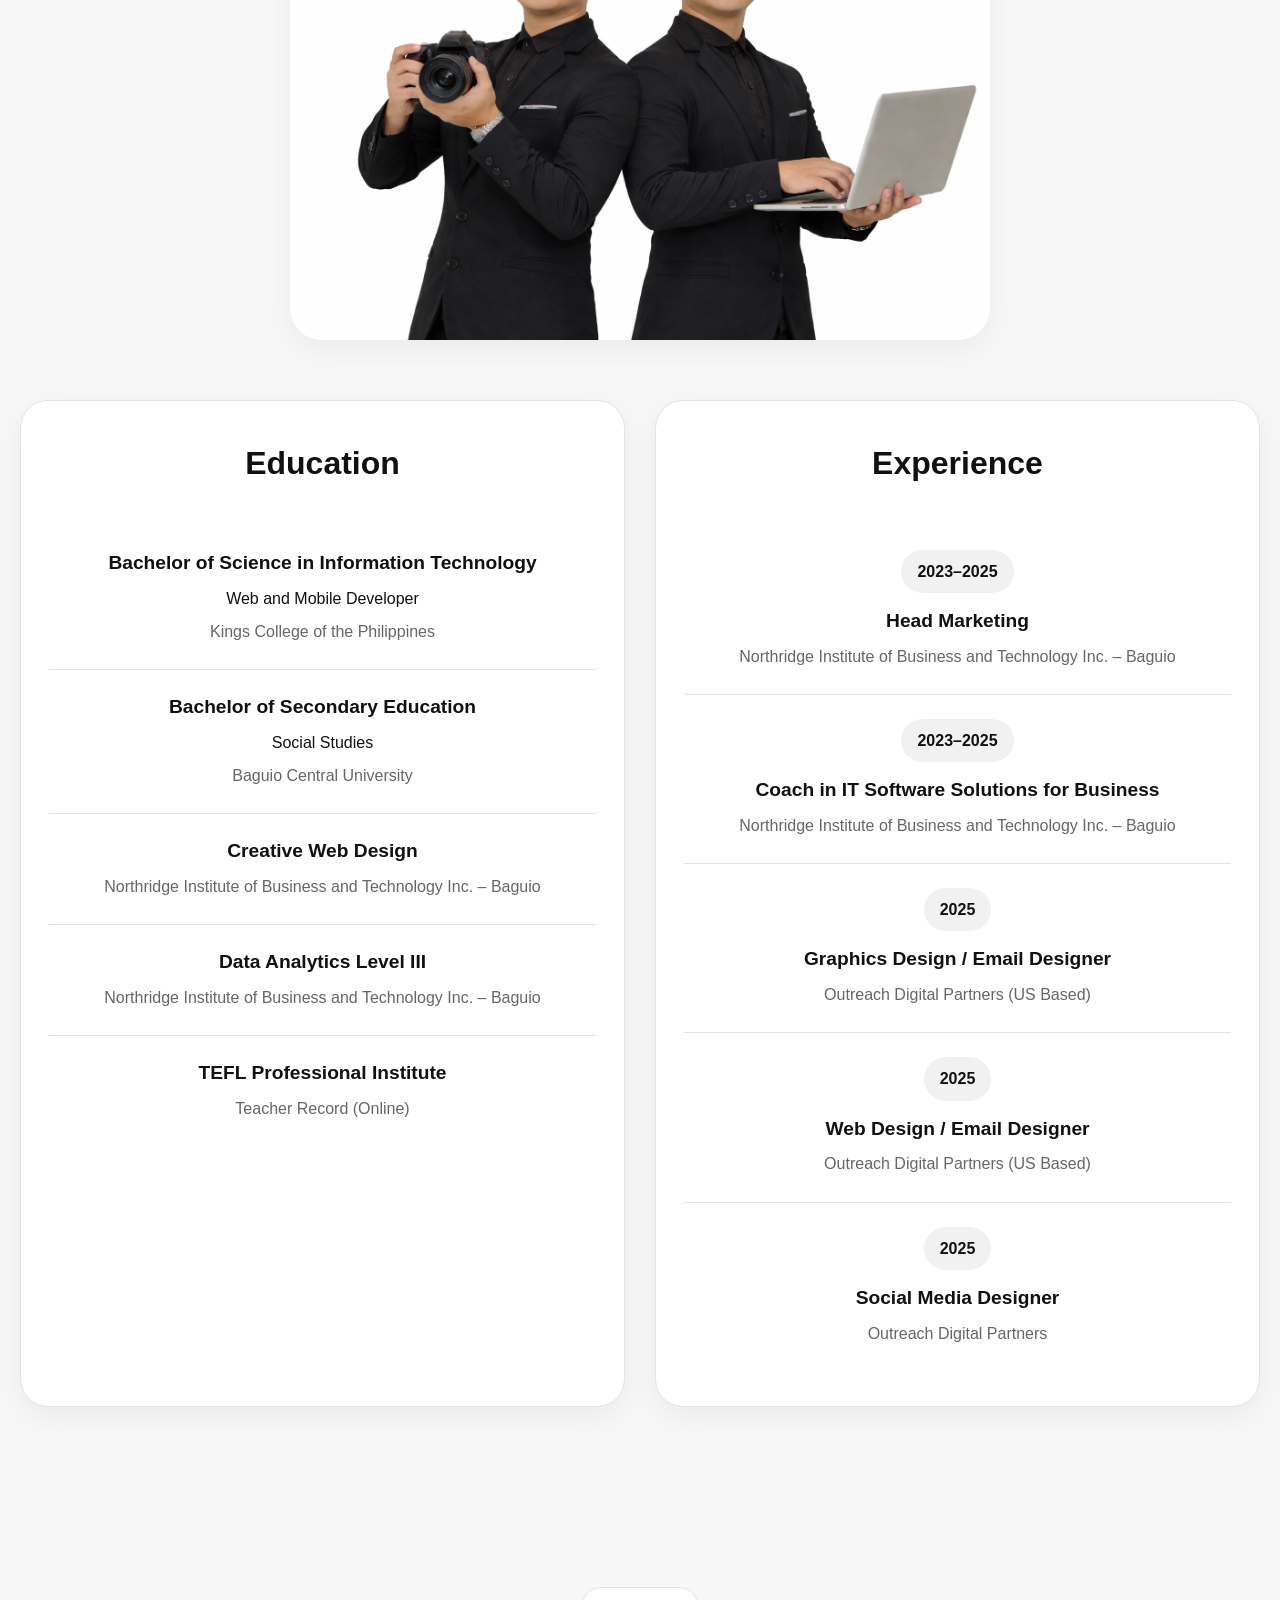
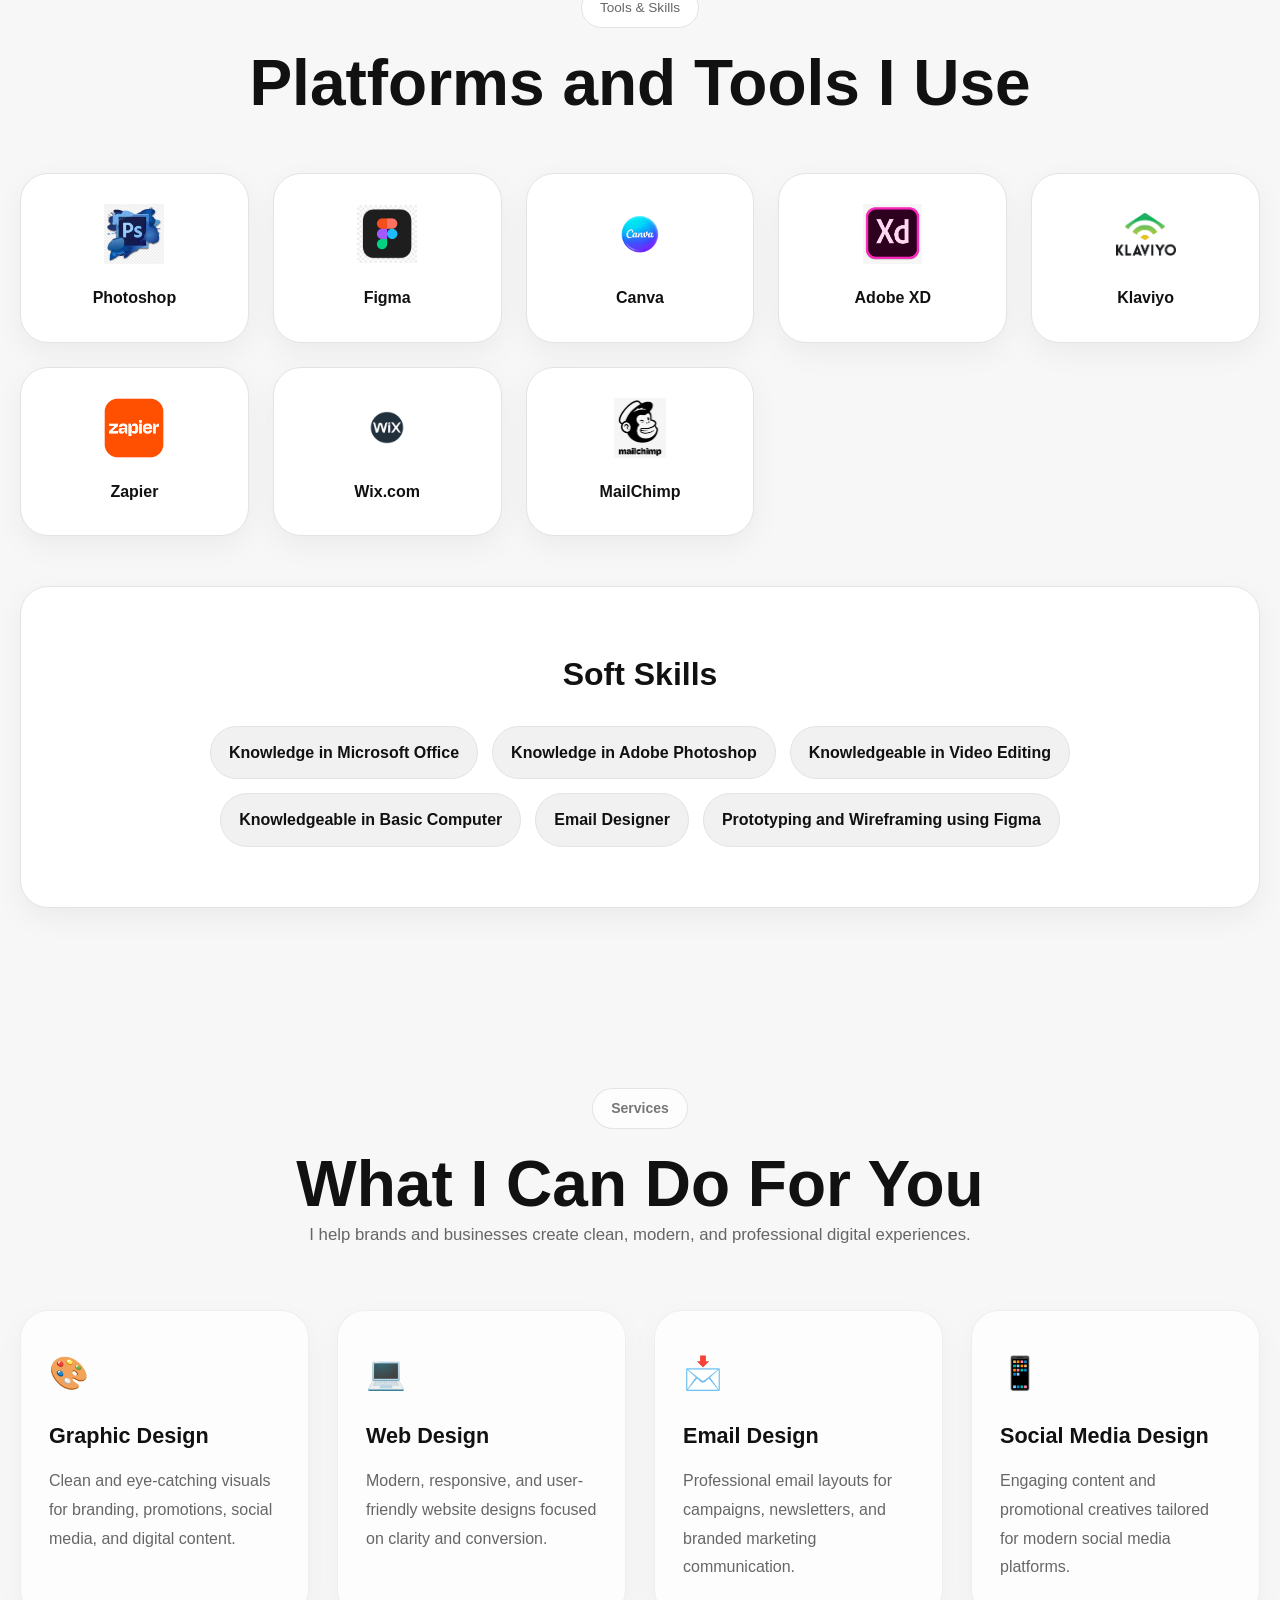
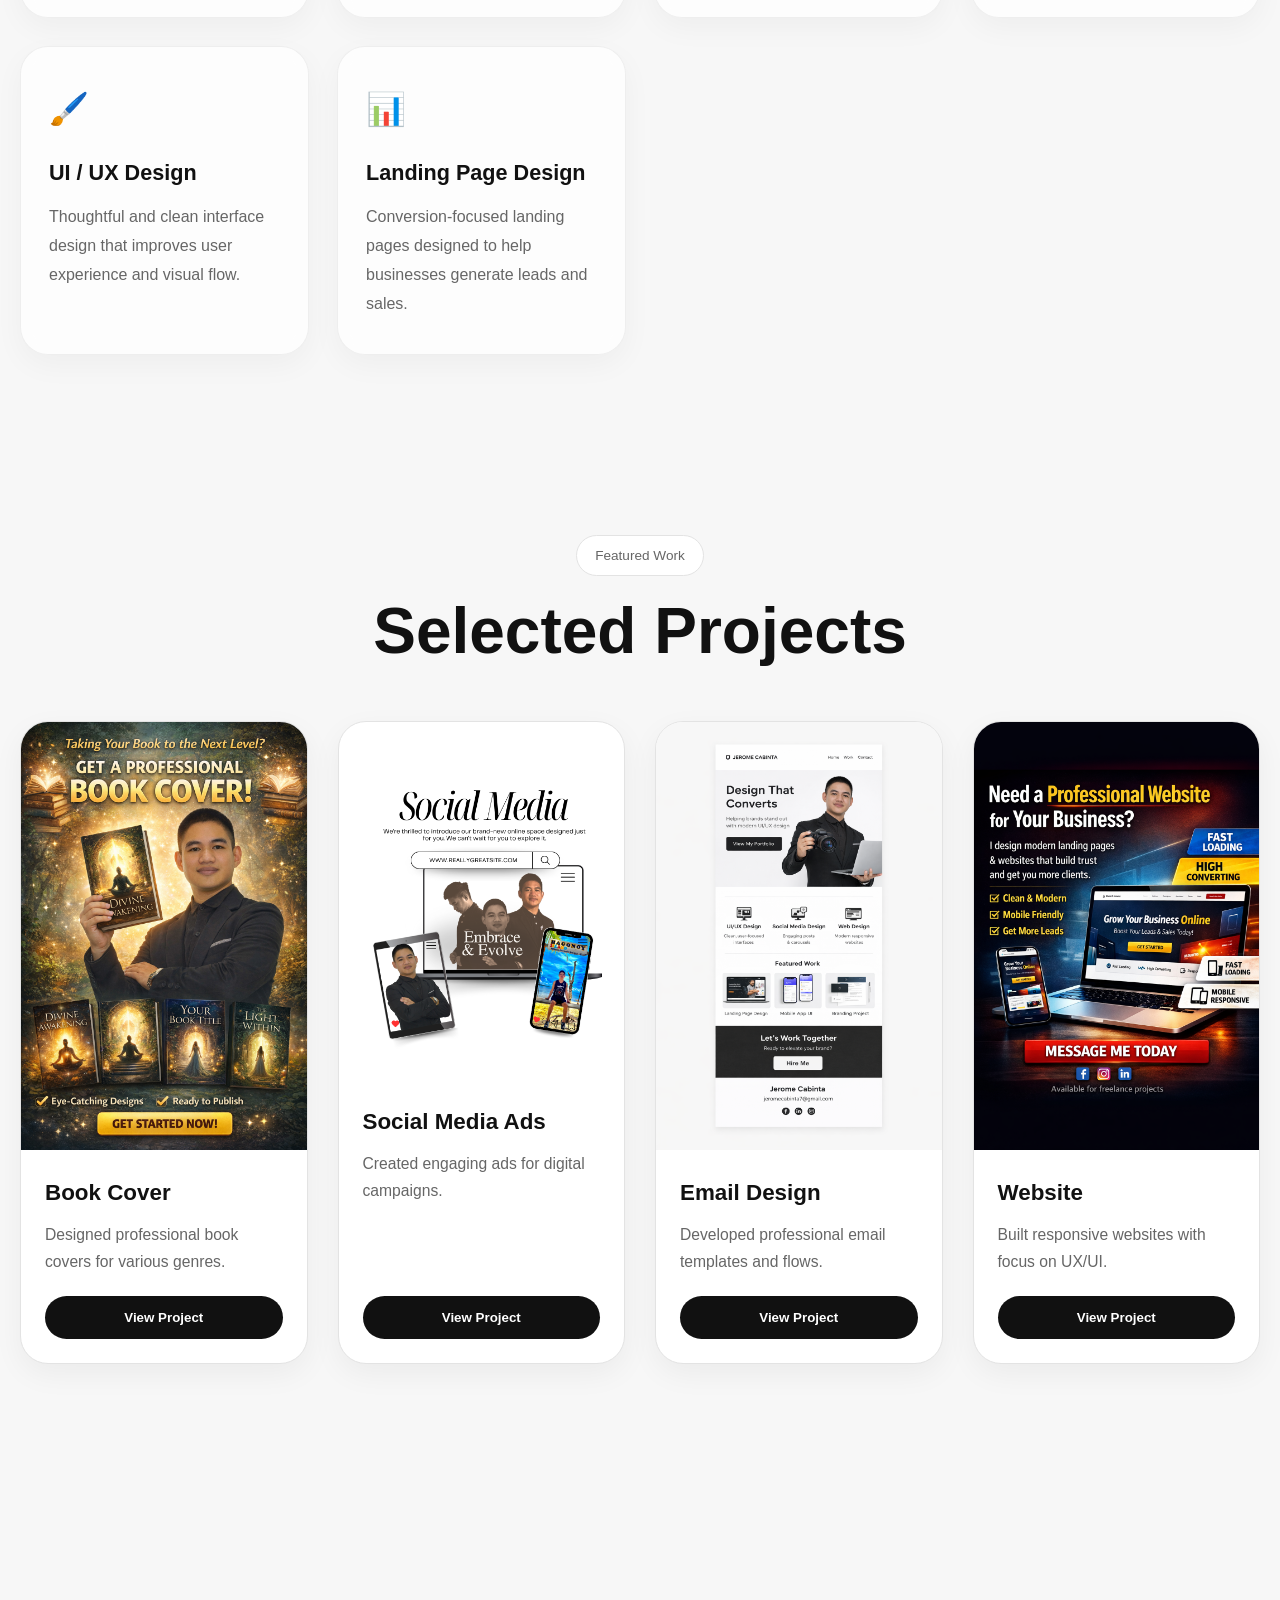
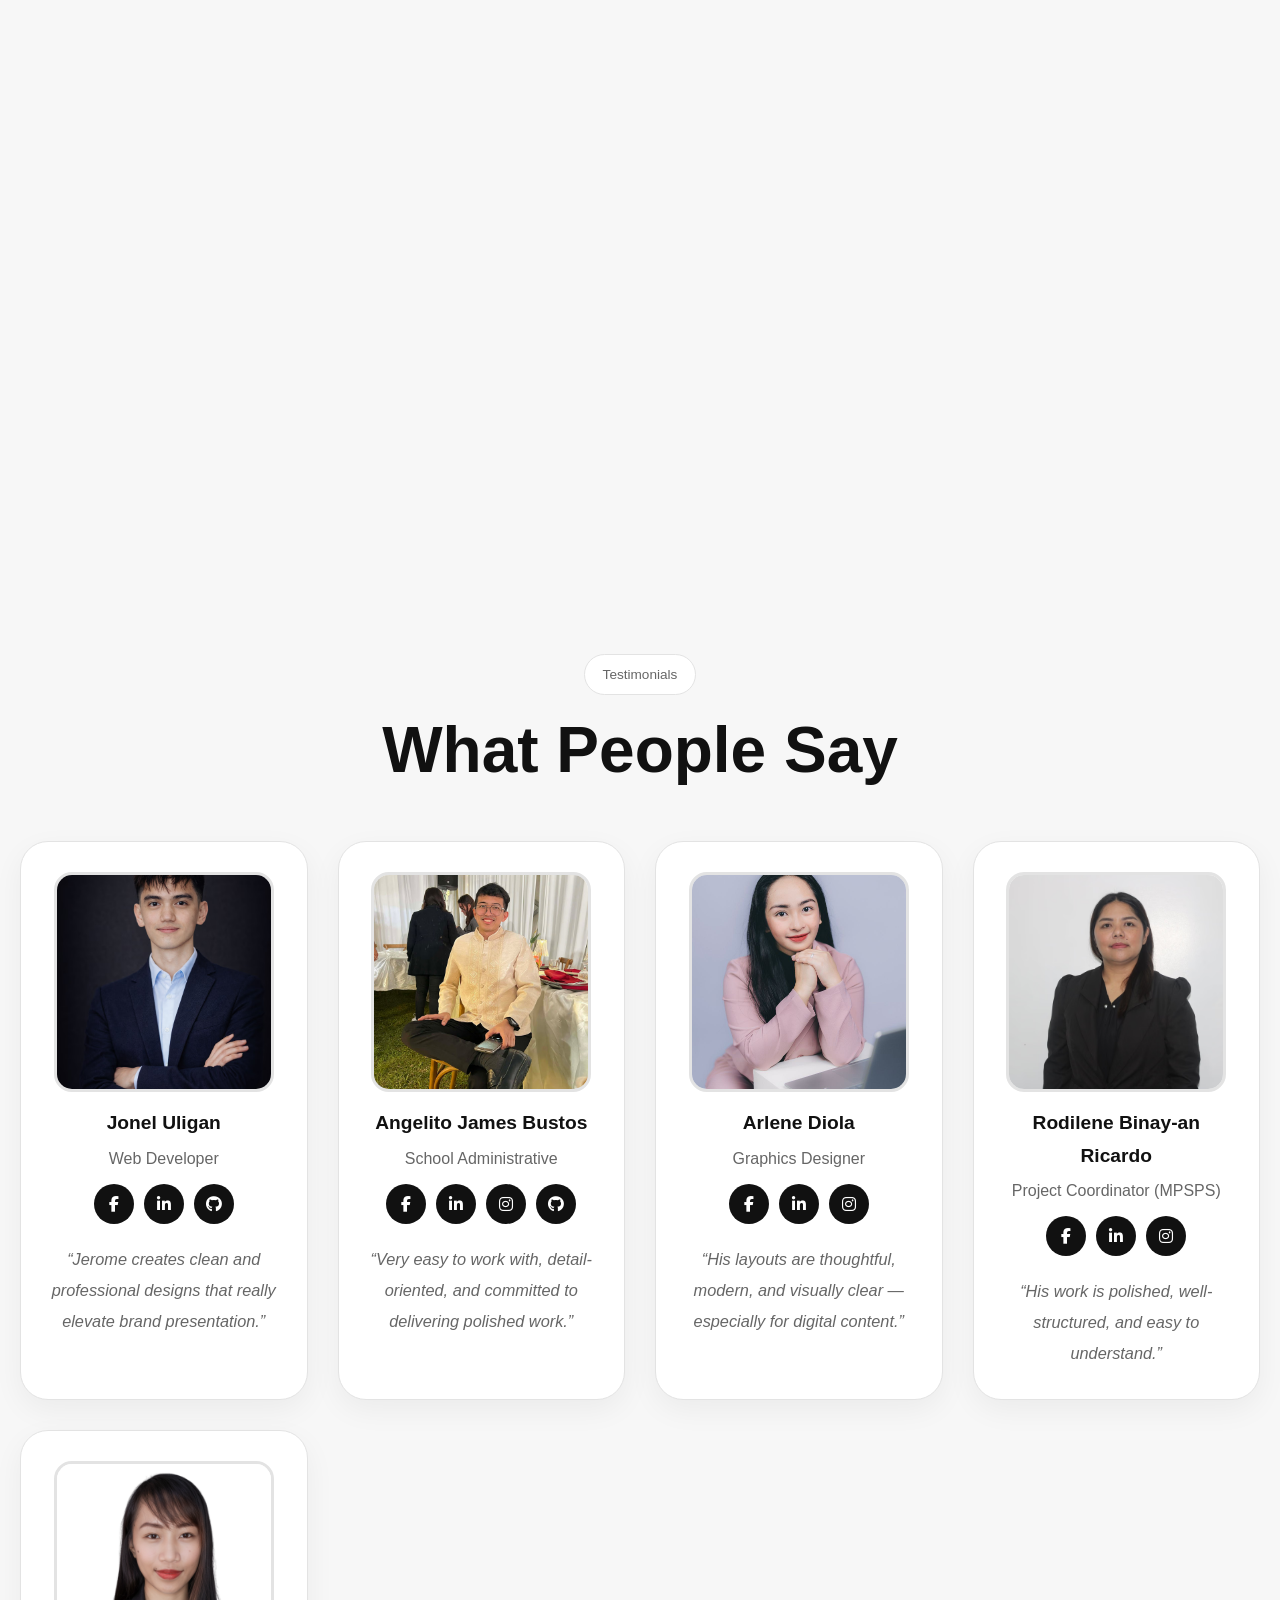
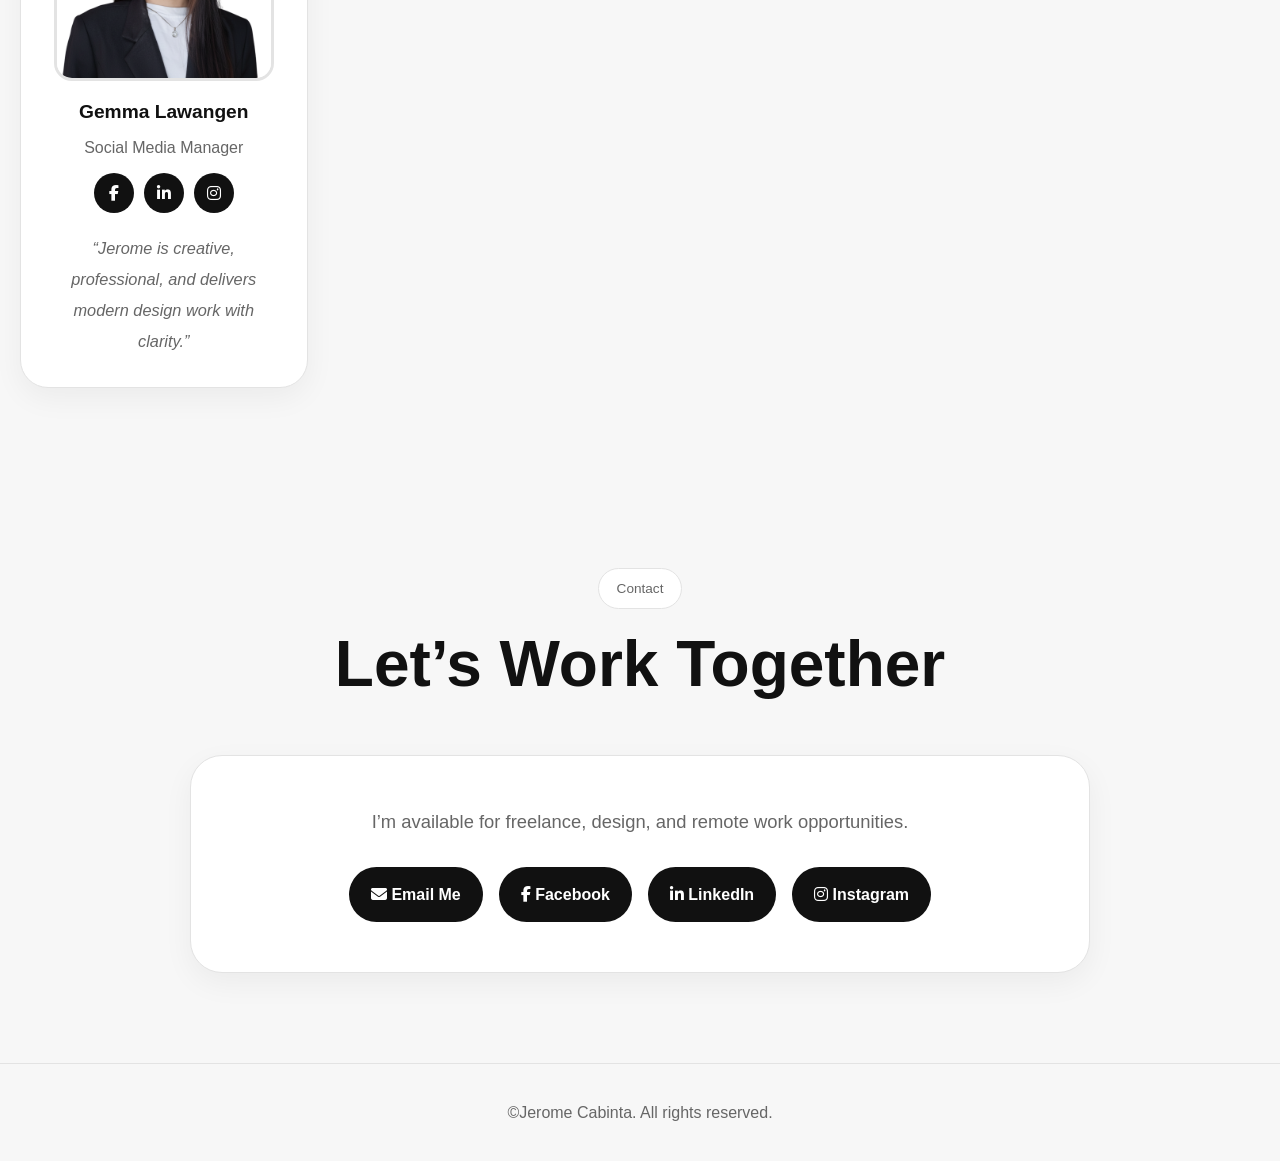
==== commit 04ddb7c3: "Fix formatting of project image data for improved clarity" ====
--- a/index.html
+++ b/index.html
@@ -374,7 +374,8 @@
           class="view-project"
           data-title="Website Design Project"
           data-description="A collection of modern websites."
-          data-images="Assets/Website/1.png,
+          data-images=
+          "Assets/Website/1.png,
           Assets/Website/2.png,
           Assets/Website/3.png,
           Assets/Website/4.png"
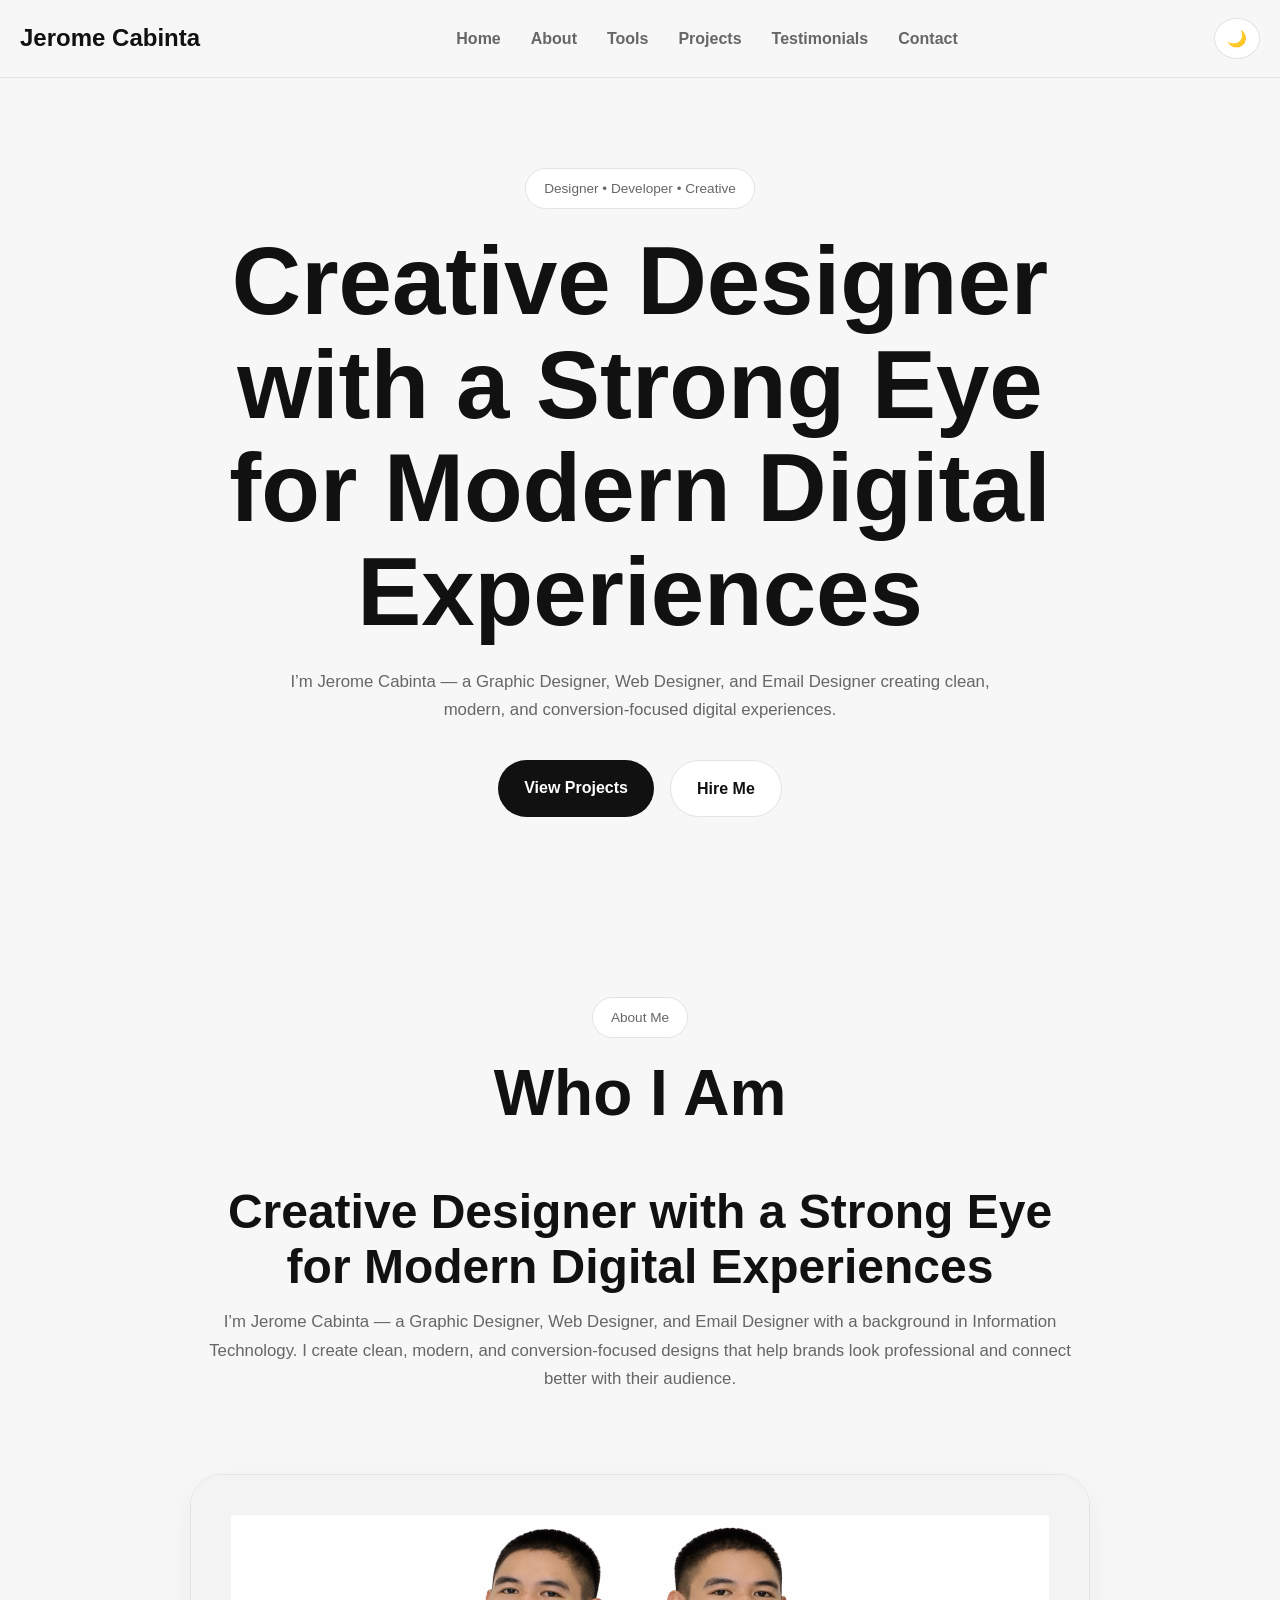
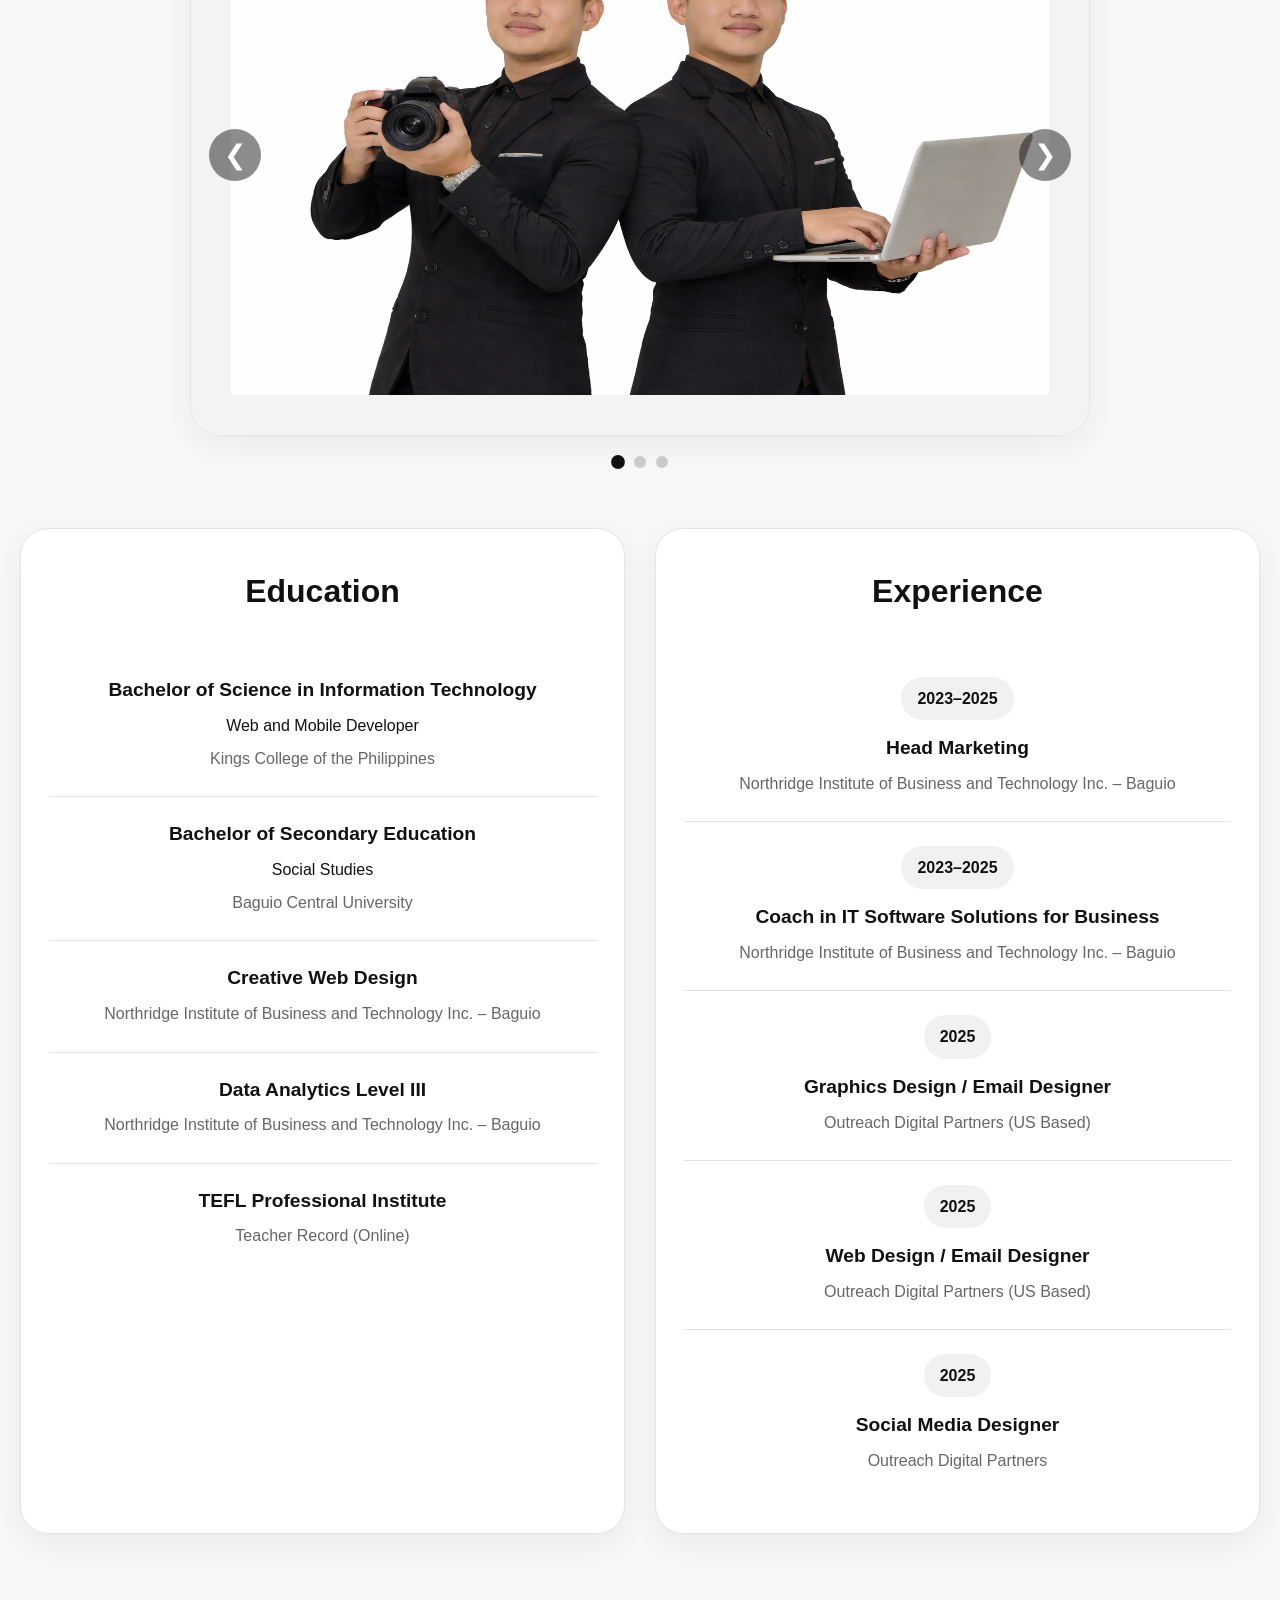
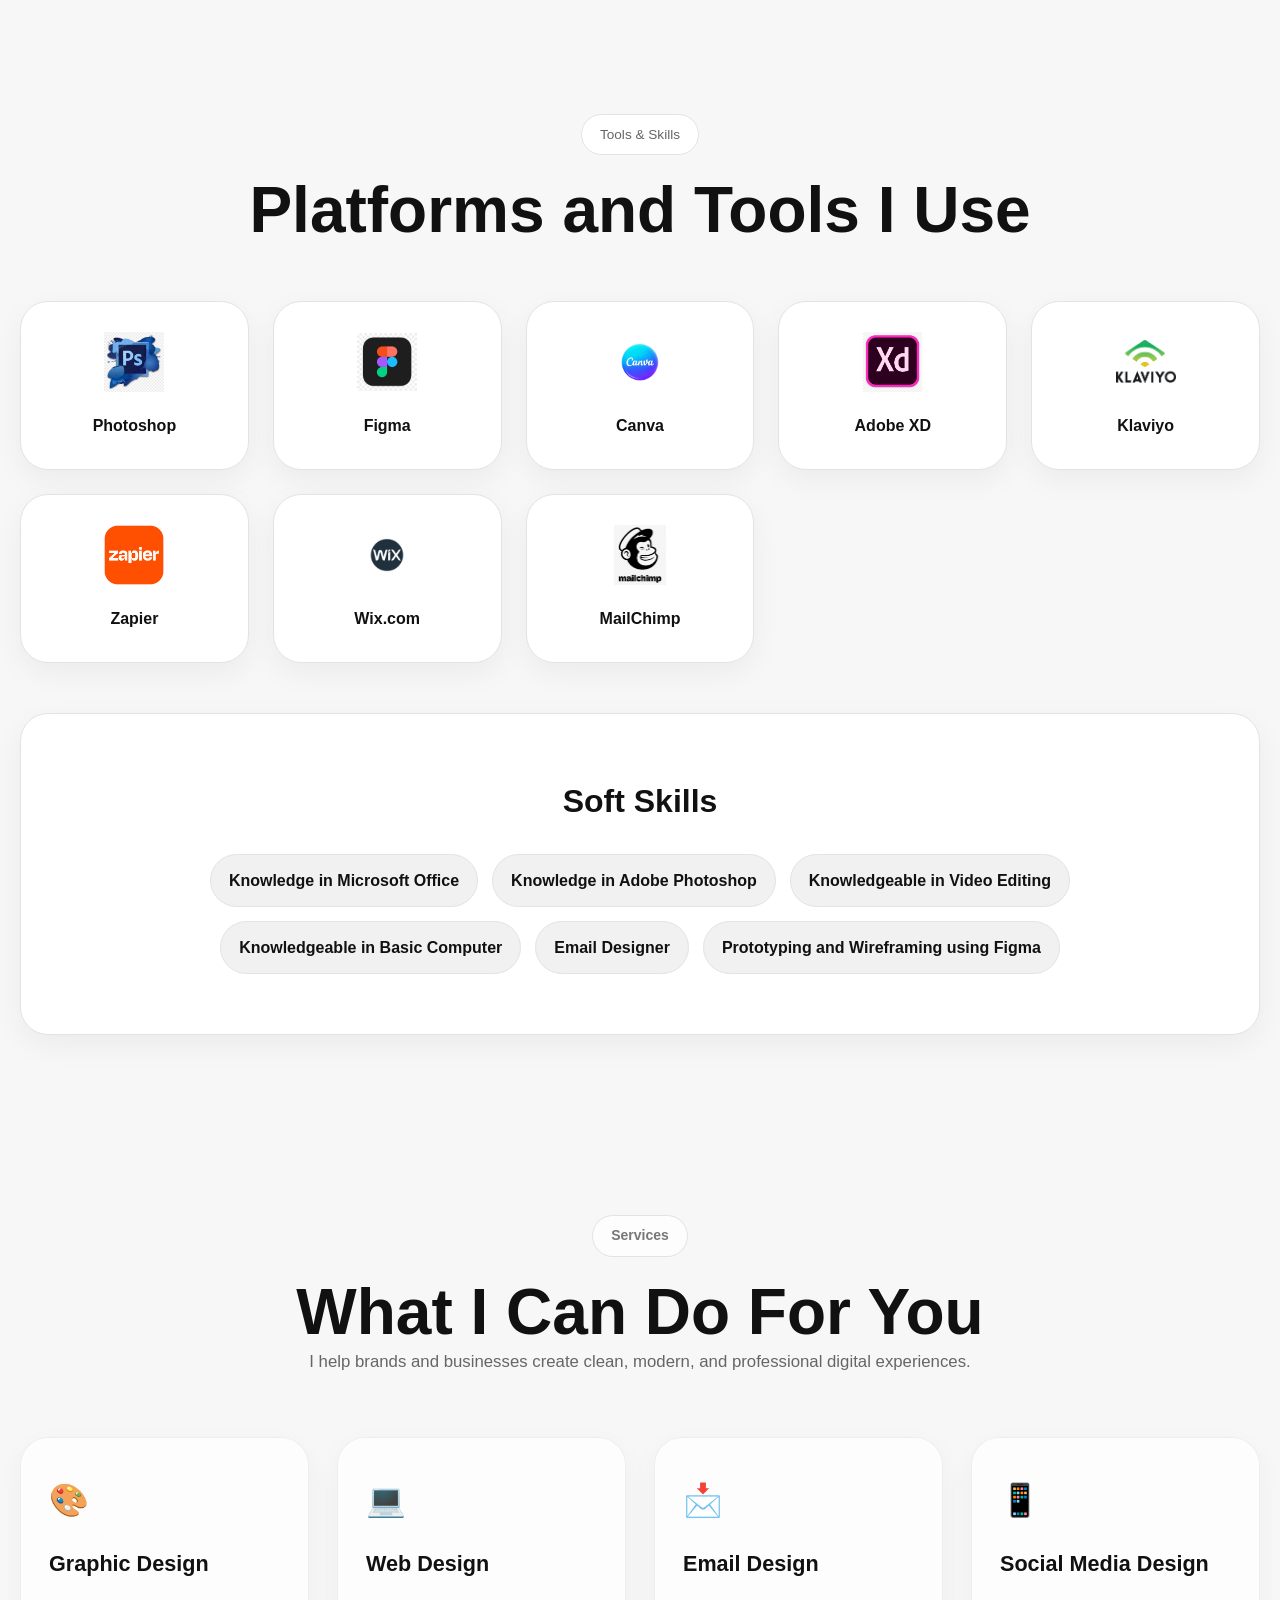
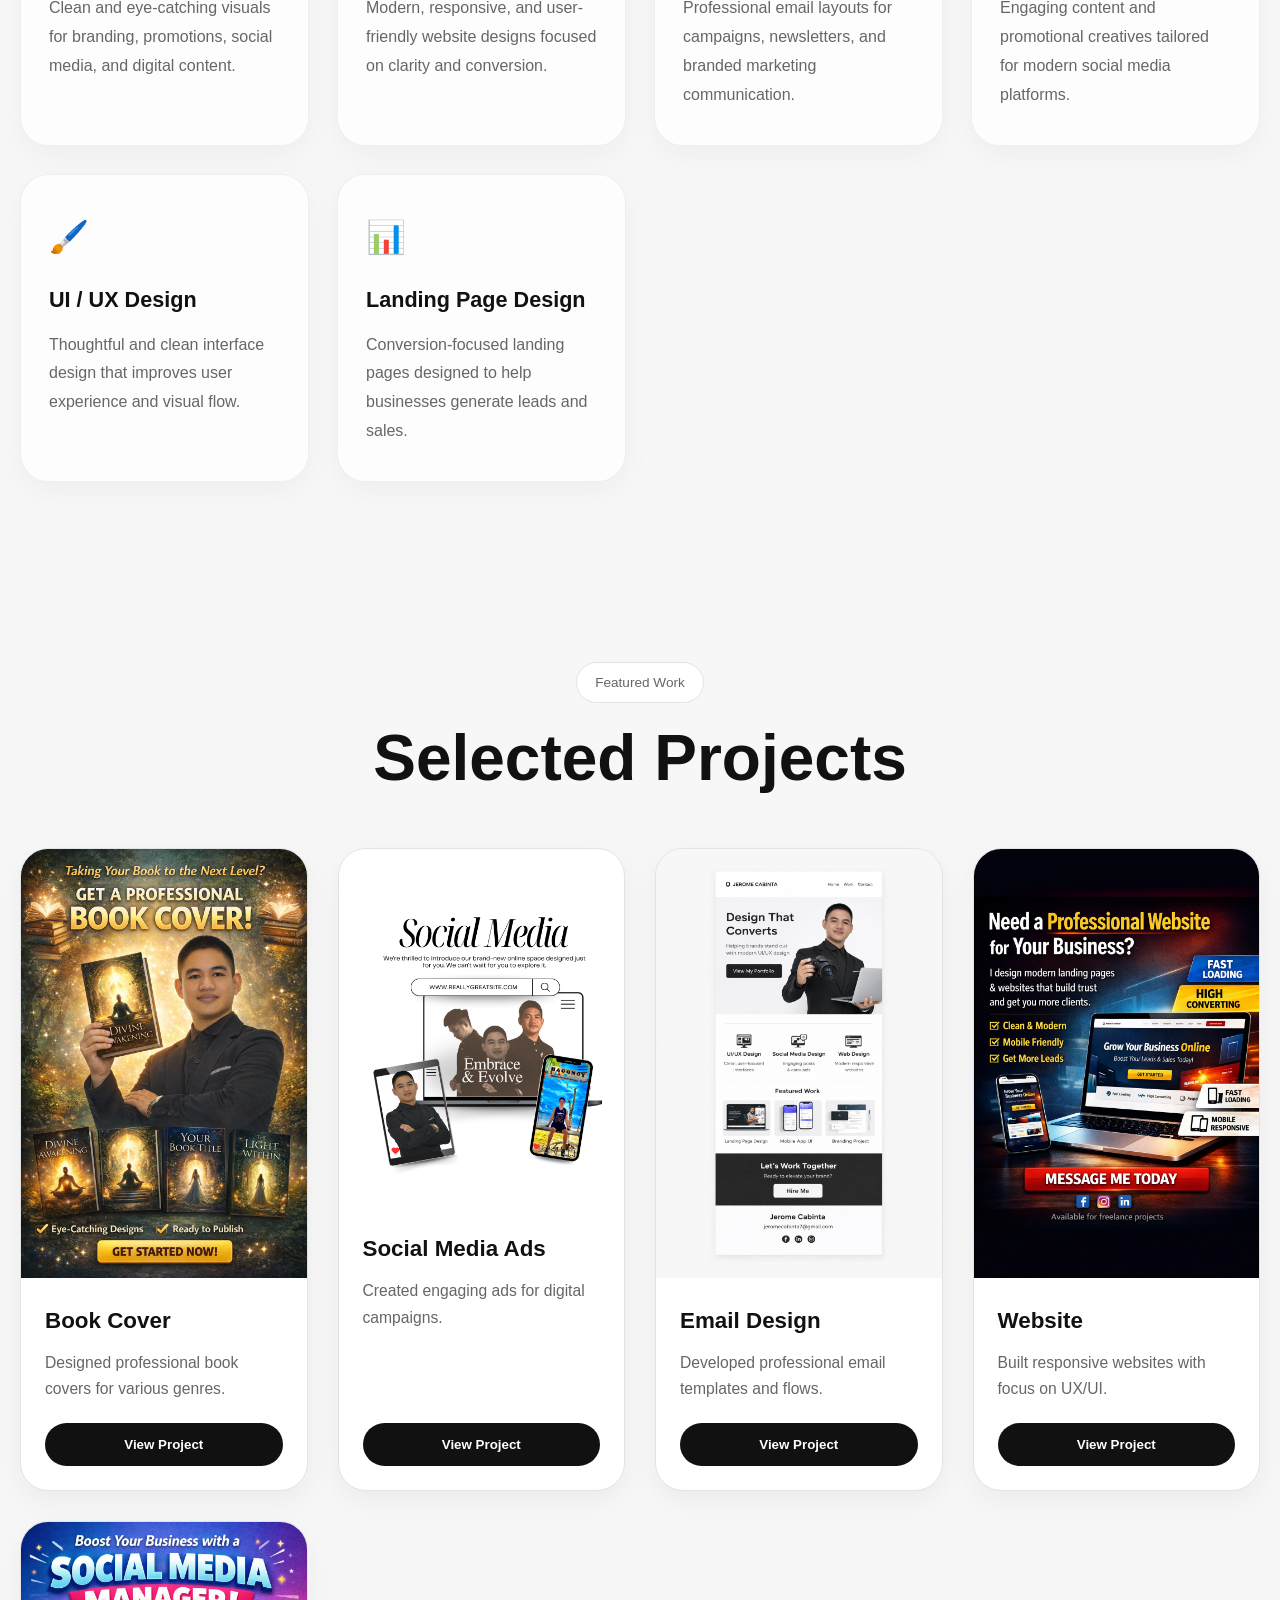
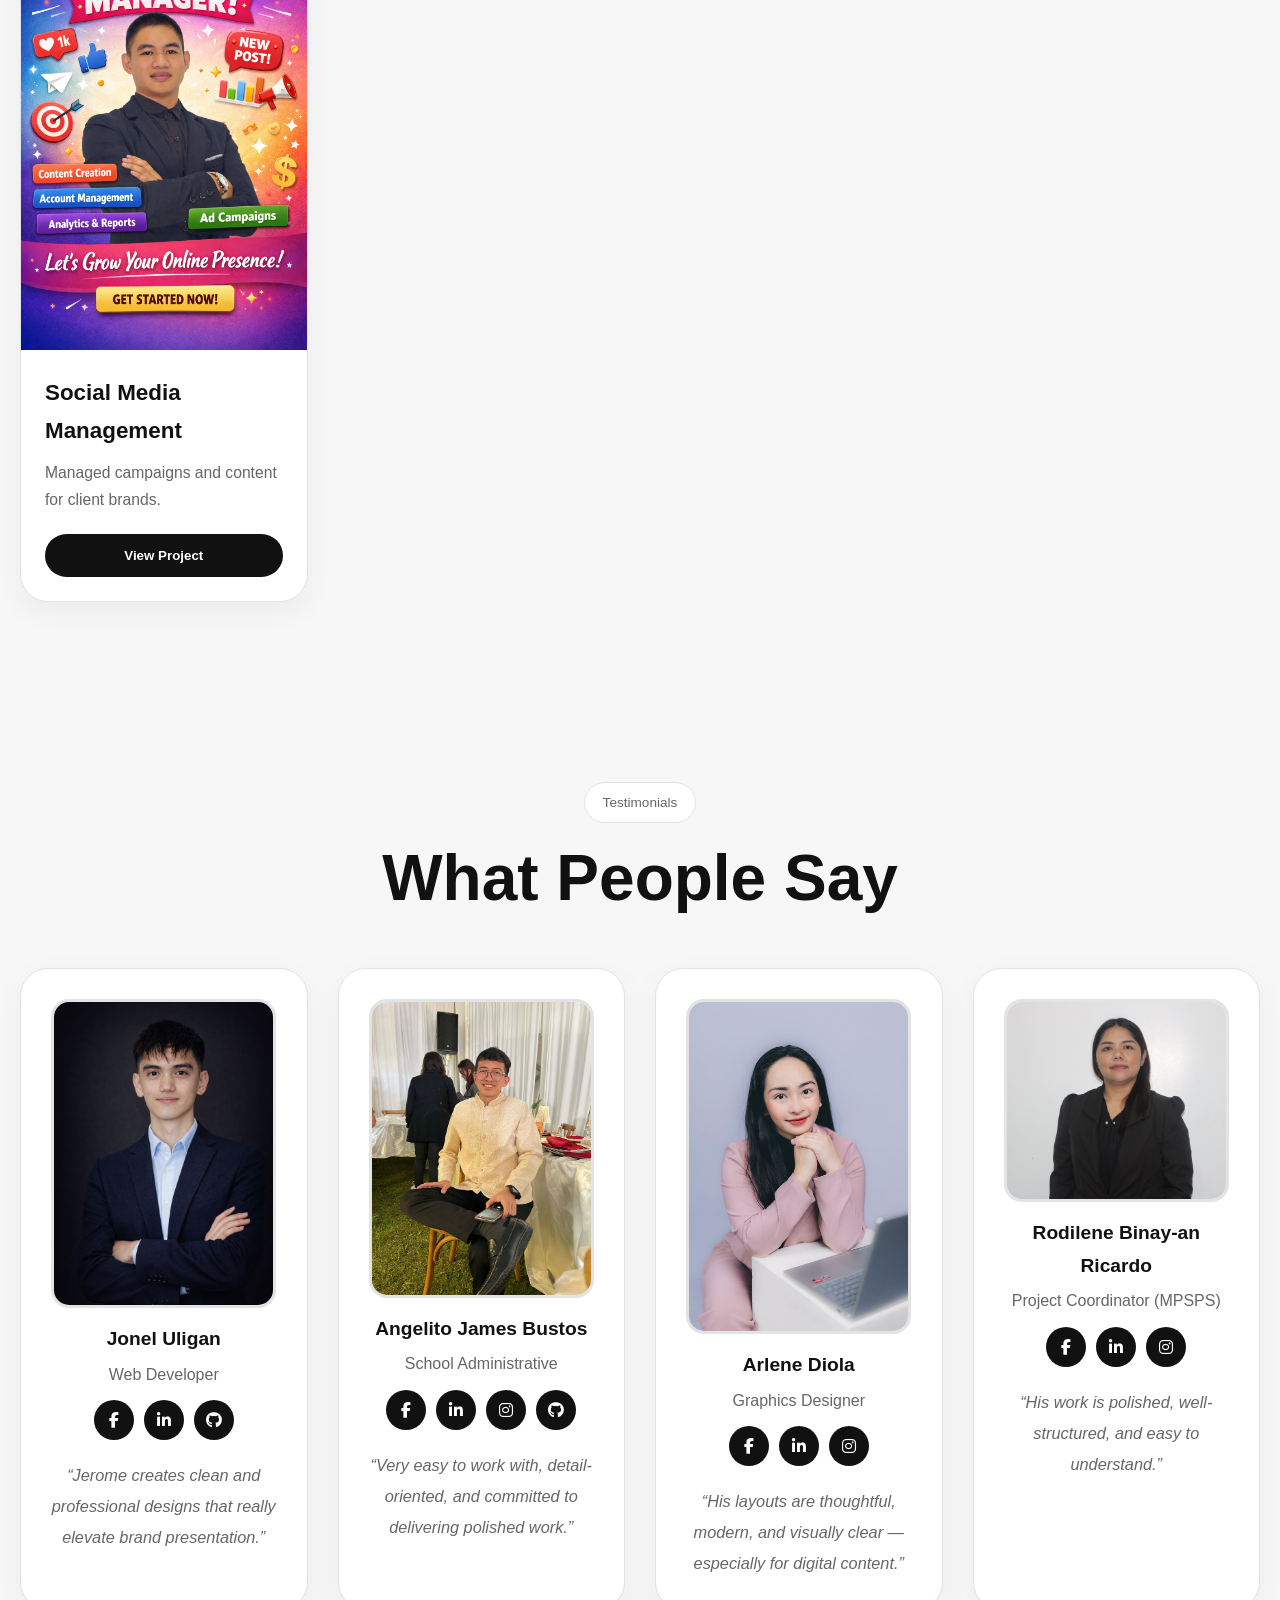
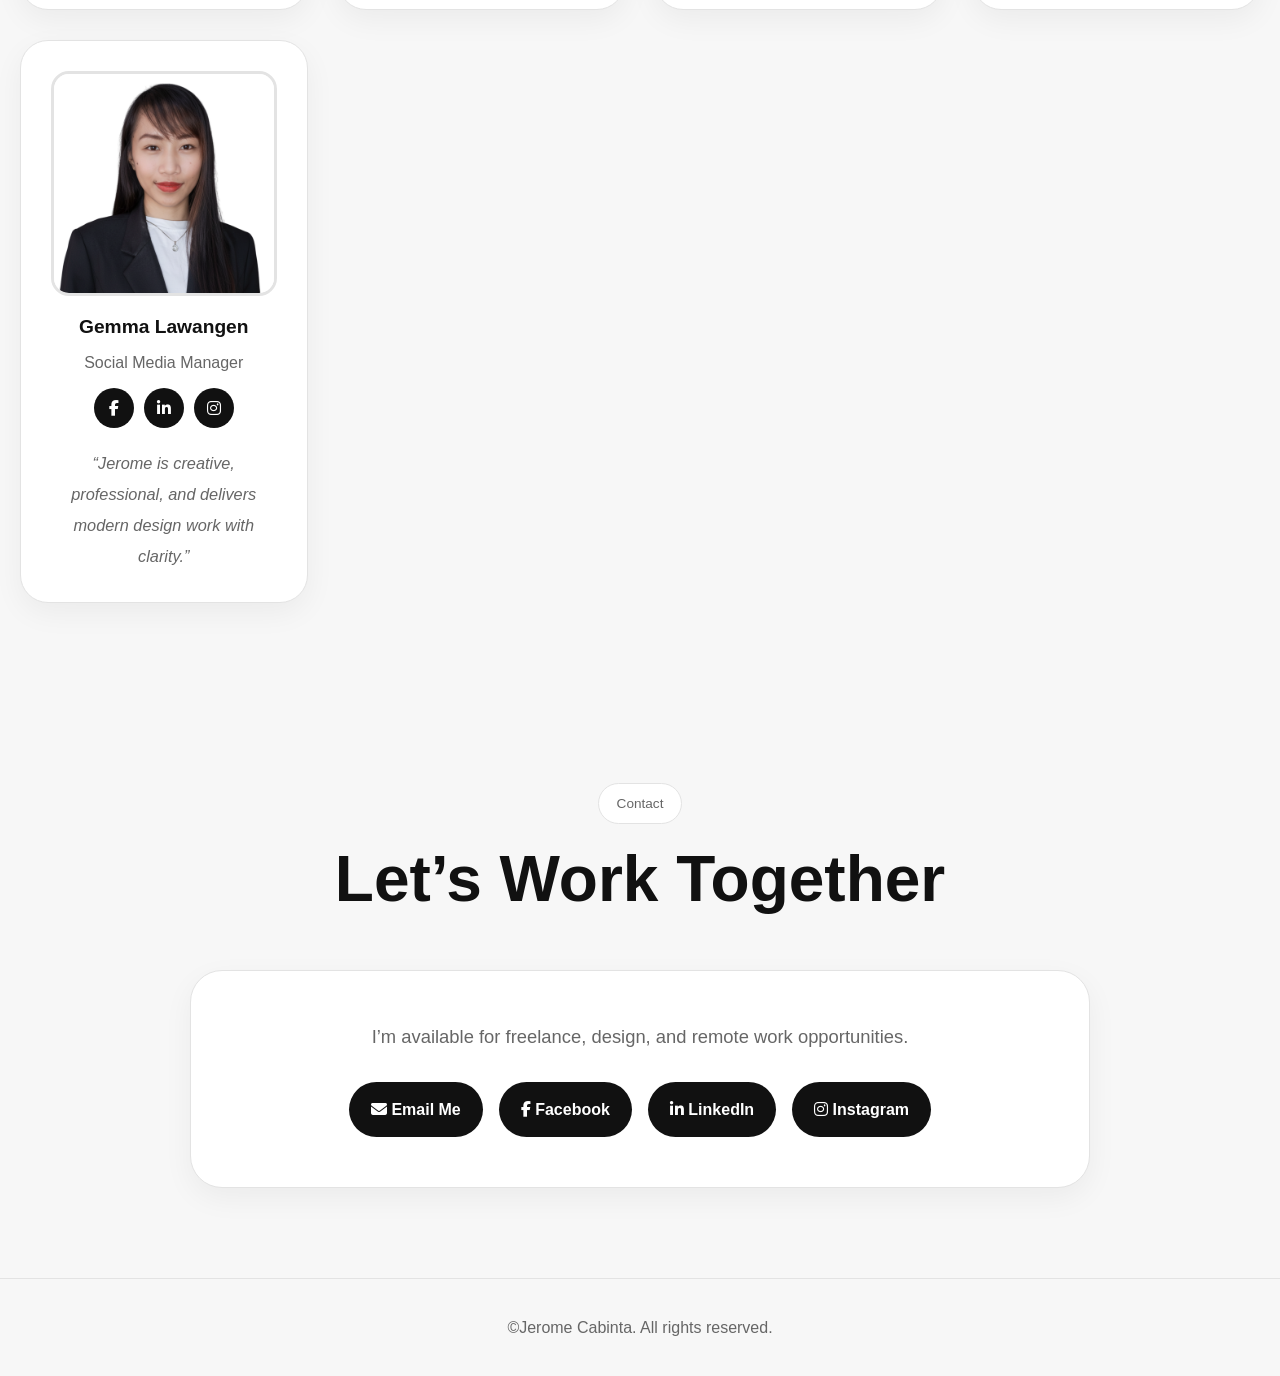
==== commit 589151f3: "Implement about image carousel with navigation and auto-slide feature; add new images for display" ====
--- a/index.html
+++ b/index.html
@@ -70,9 +70,25 @@
     </p>
   </div>
 
-  <!-- IMAGE BELOW INTRO -->
+  <!-- ABOUT IMAGE CAROUSEL -->
   <div class="about-image-center">
-    <img src="image/logo.png" alt="Jerome Cabinta" />
+    <div class="about-carousel">
+      <button class="about-btn prev" id="aboutPrev">&#10094;</button>
+
+      <div class="about-slides">
+        <img src="image/logo.png" alt="Jerome Cabinta 1" class="about-slide active">
+        <img src="image/2.png" alt="Jerome Cabinta 2" class="about-slide">
+        <img src="image/3.png" alt="Jerome Cabinta 3" class="about-slide">
+      </div>
+
+      <button class="about-btn next" id="aboutNext">&#10095;</button>
+    </div>
+
+    <div class="about-dots">
+      <span class="about-dot active"></span>
+      <span class="about-dot"></span>
+      <span class="about-dot"></span>
+    </div>
   </div>
 
   <!-- EDUCATION + EXPERIENCE -->
--- a/style.css
+++ b/style.css
@@ -230,13 +230,6 @@
   margin-bottom: 60px;
 }
 
-.about-image-center img {
-  width: 100%;
-  max-width: 700px;
-  border-radius: 32px;
-  box-shadow: var(--shadow);
-  object-fit: cover;
-}
 
 .about-grid {
   display: grid;
@@ -294,6 +287,167 @@
   font-weight: 700;
   color: var(--text) !important;
   margin-bottom: 15px;
+}
+
+/* =========================
+   ABOUT IMAGE CAROUSEL
+========================= */
+.about-image-center {
+  display: flex;
+  flex-direction: column;
+  align-items: center;
+  margin-bottom: 60px;
+}
+
+.about-carousel {
+  position: relative;
+  width: 100%;
+  max-width: 900px;
+  border-radius: 32px;
+  overflow: hidden;
+  background: var(--surface);
+  box-shadow: var(--shadow);
+  border: 1px solid var(--border);
+}
+
+.about-slides {
+  position: relative;
+  width: 100%;
+  height: 560px;
+}
+
+/* Each slide container */
+.about-slide {
+  position: absolute;
+  inset: 0;
+  width: 100%;
+  height: 100%;
+  background: #f3f3f3;
+  opacity: 0;
+  transition: opacity 0.5s ease;
+  display: flex;
+  align-items: center;
+  justify-content: center;
+  padding: 40px;
+}
+
+.about-slide.active {
+  opacity: 1;
+  z-index: 2;
+}
+
+/* THIS makes all logos/images same visual size */
+.about-slide img {
+  width: 100%;
+  max-width: 7000px;   /* same max width for all */
+  max-height: 420px;  /* same max height for all */
+  object-fit: contain;
+  object-position: center;
+  margin: 0 auto;
+}
+
+/* Arrows */
+.about-btn {
+  position: absolute;
+  top: 50%;
+  transform: translateY(-50%);
+  width: 52px;
+  height: 52px;
+  border: none;
+  border-radius: 50%;
+  background: rgba(0, 0, 0, 0.45);
+  color: #fff;
+  font-size: 1.7rem;
+  cursor: pointer;
+  z-index: 10;
+  transition: 0.3s ease;
+}
+
+.about-btn:hover {
+  background: rgba(0, 0, 0, 0.7);
+}
+
+.about-btn.prev {
+  left: 18px;
+}
+
+.about-btn.next {
+  right: 18px;
+}
+
+/* Dots */
+.about-dots {
+  display: flex;
+  justify-content: center;
+  gap: 10px;
+  margin-top: 20px;
+}
+
+.about-dot {
+  width: 12px;
+  height: 12px;
+  border-radius: 50%;
+  background: #ccc;
+  cursor: pointer;
+  transition: 0.3s ease;
+}
+
+.about-dot.active {
+  background: #111;
+  transform: scale(1.15);
+}
+
+/* Dark Mode */
+body.dark .about-slide {
+  background: #1c1d20;
+}
+
+body.dark .about-dot {
+  background: #555;
+}
+
+body.dark .about-dot.active {
+  background: #fff;
+}
+
+/* Mobile */
+@media (max-width: 768px) {
+  .about-slides {
+    height: 380px;
+  }
+
+  .about-slide {
+    padding: 20px;
+  }
+
+  .about-slide img {
+    max-width: 90%;
+    max-height: 280px;
+  }
+
+  .about-btn {
+    width: 42px;
+    height: 42px;
+    font-size: 1.4rem;
+  }
+
+  .about-btn.prev {
+    left: 10px;
+  }
+
+  .about-btn.next {
+    right: 10px;
+  }
+}
+
+@media (max-width: 480px) {
+  .about-slides {
+    height: 280px;
+  }
+
+  .about-slide img {
+    max-height: 200px;
+  }
 }
 
 /* =========================
@@ -694,8 +848,8 @@
 }
 
 .testimonial-img {
-  width: 220px;
-  height: 220px;
+  width: auto;
+  height: auto;
   object-fit: cover;
   border-radius: 18px;
   border: 3px solid var(--border);
@@ -990,8 +1144,8 @@
   }
 
   .testimonial-img {
-    width: 180px;
-    height: 180px;
+    width: auto;
+    height: auto;
   }
 
   .contact-socials {
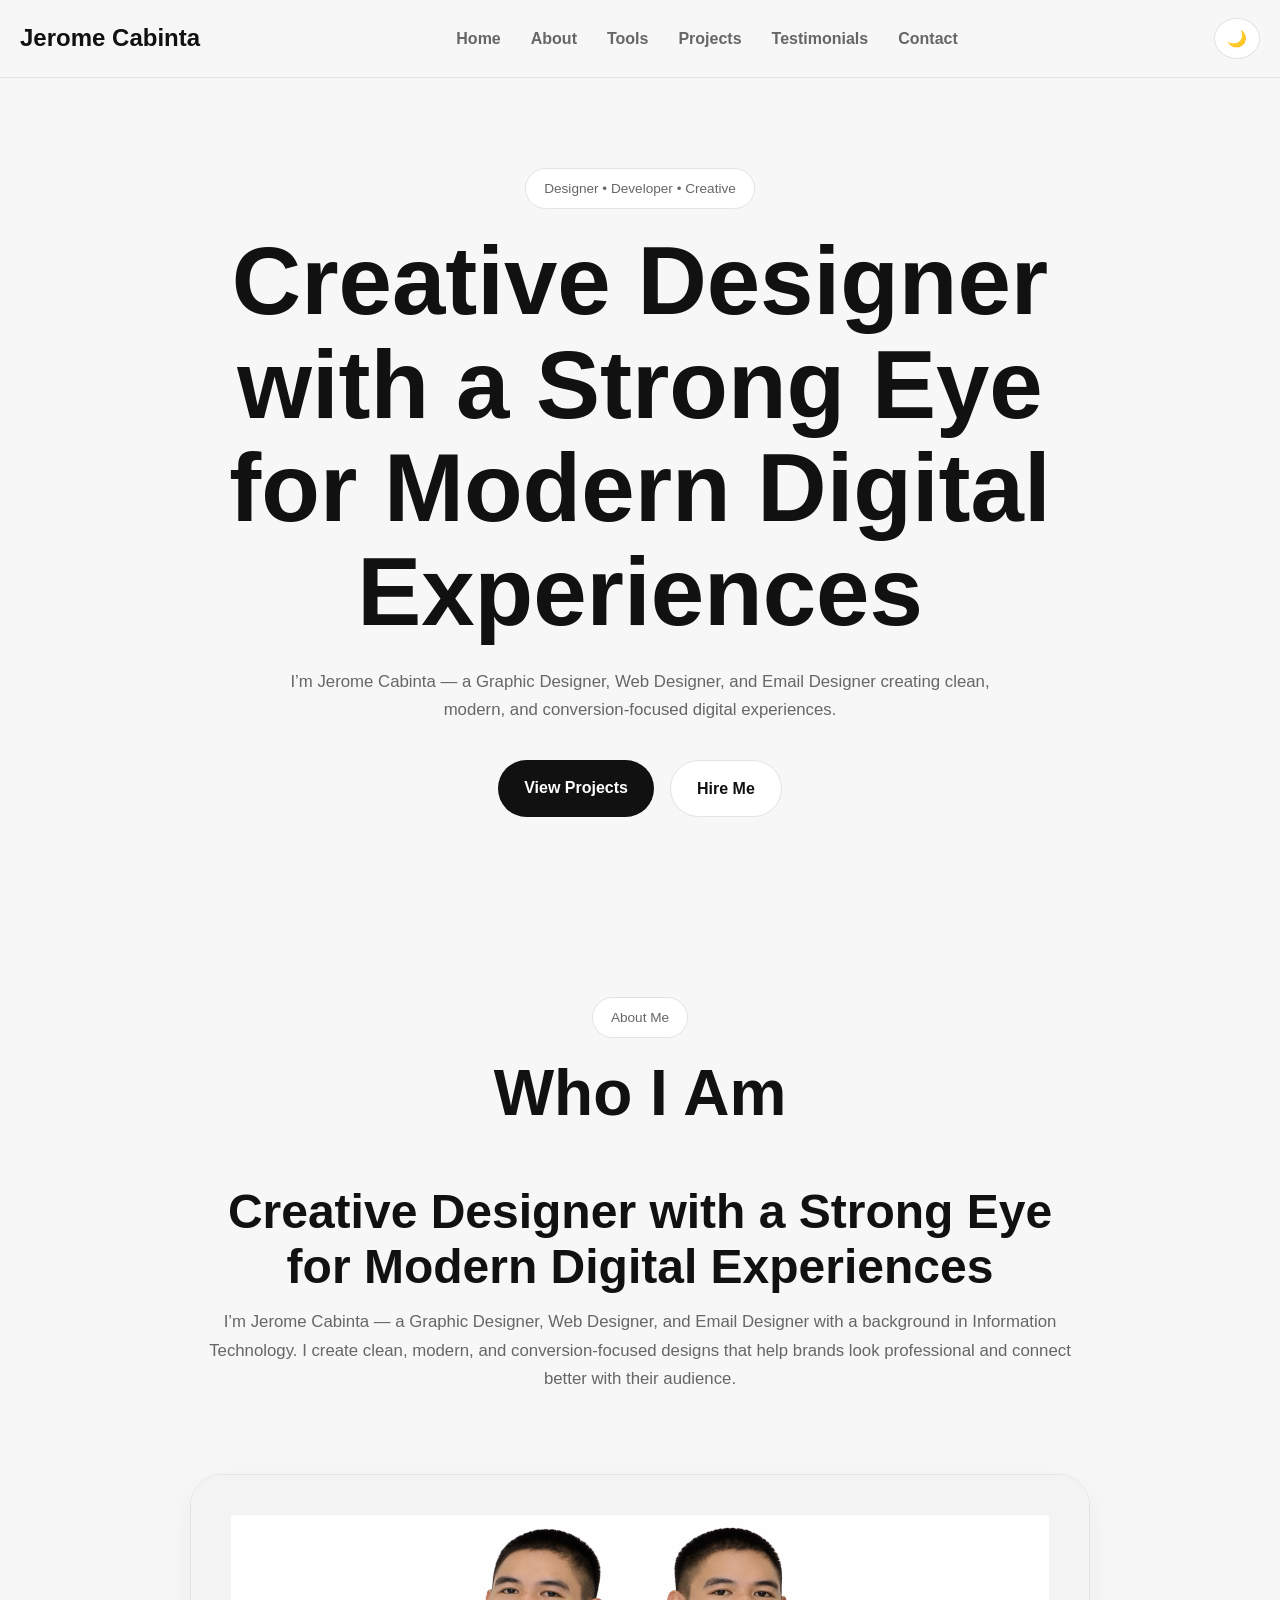
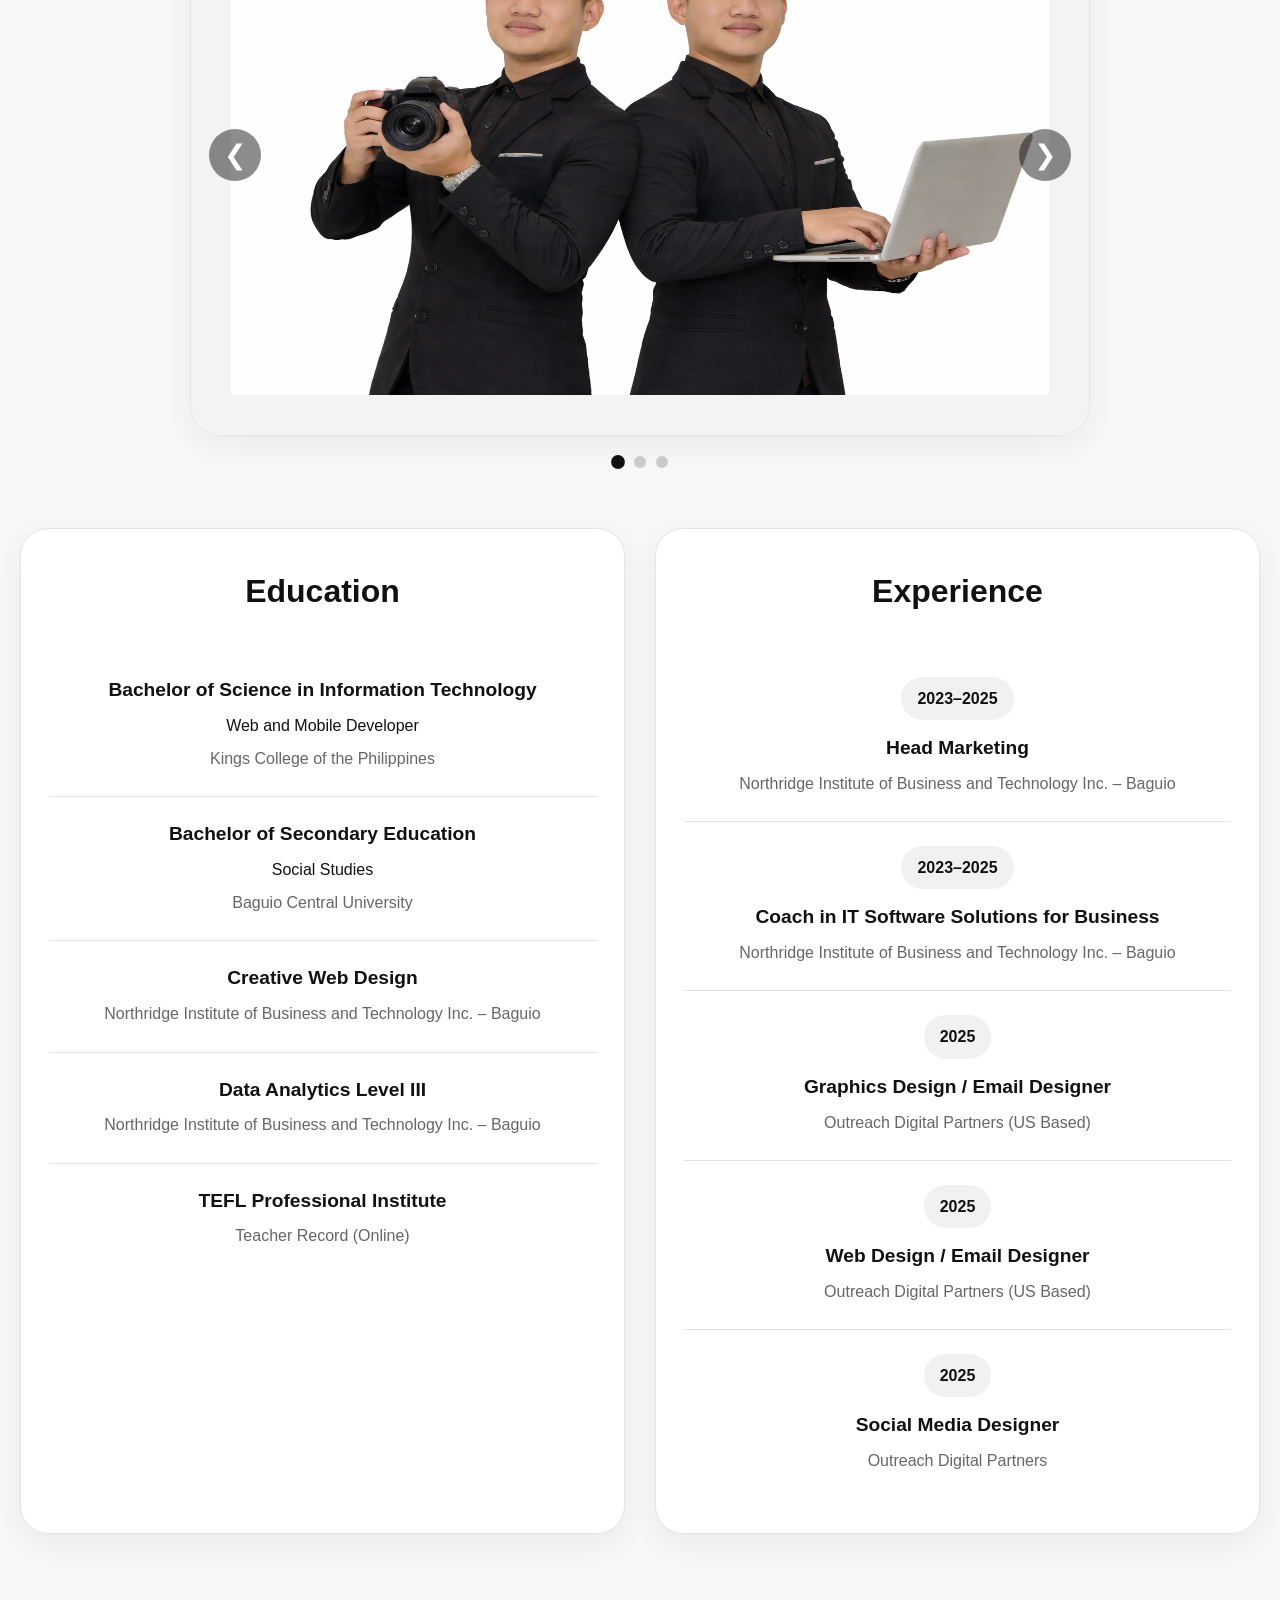
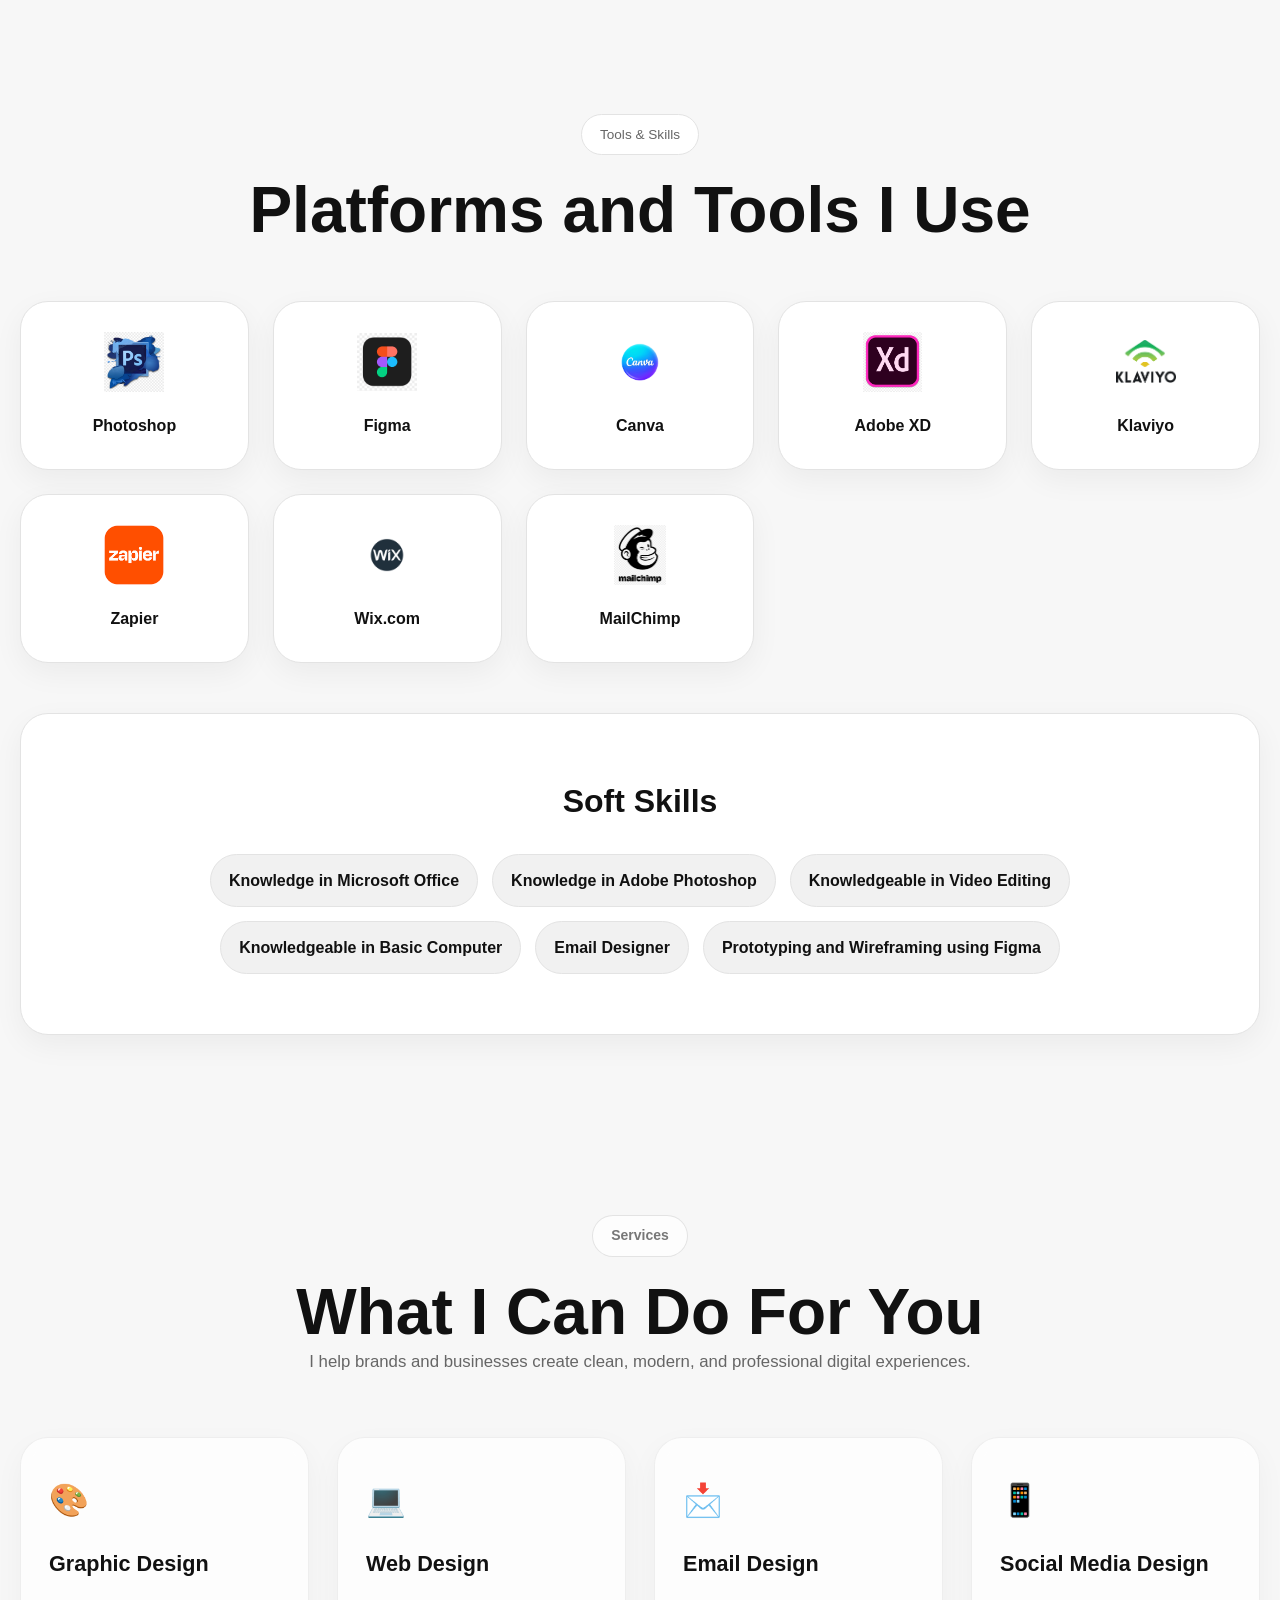
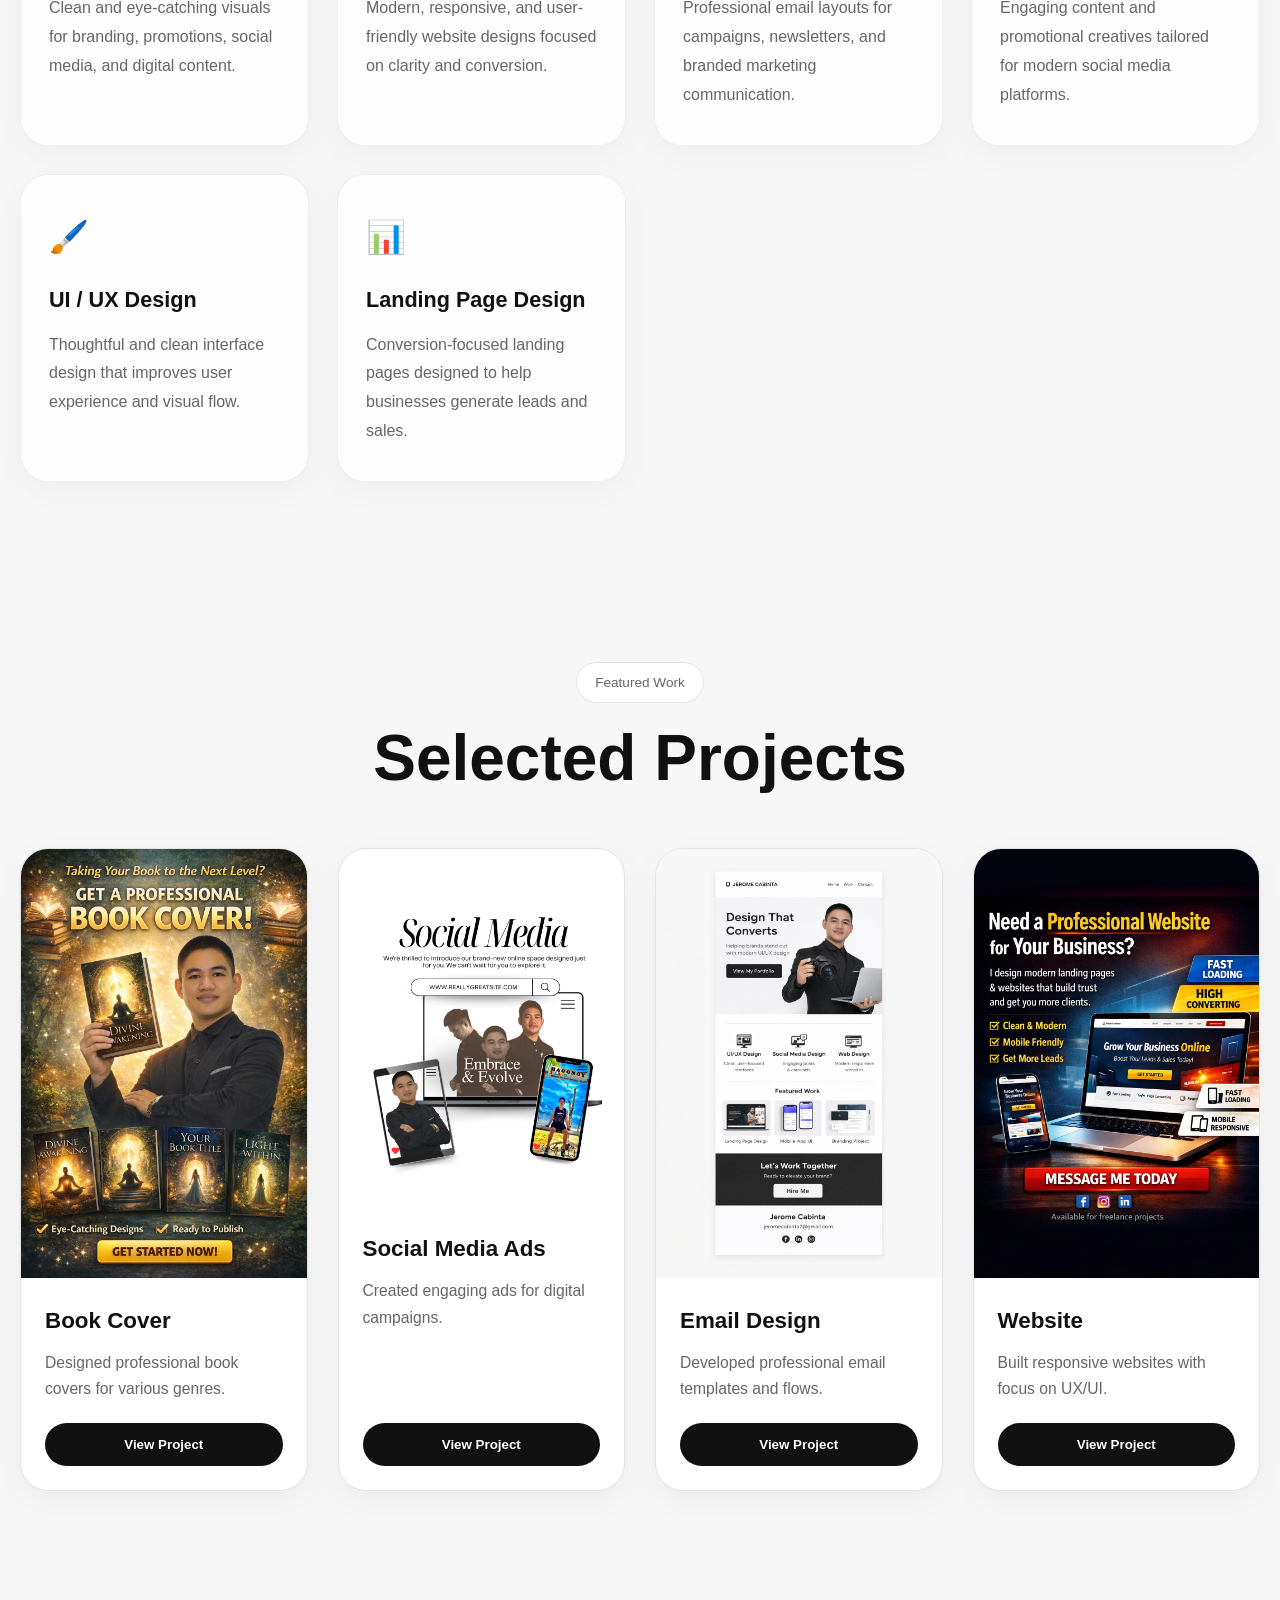
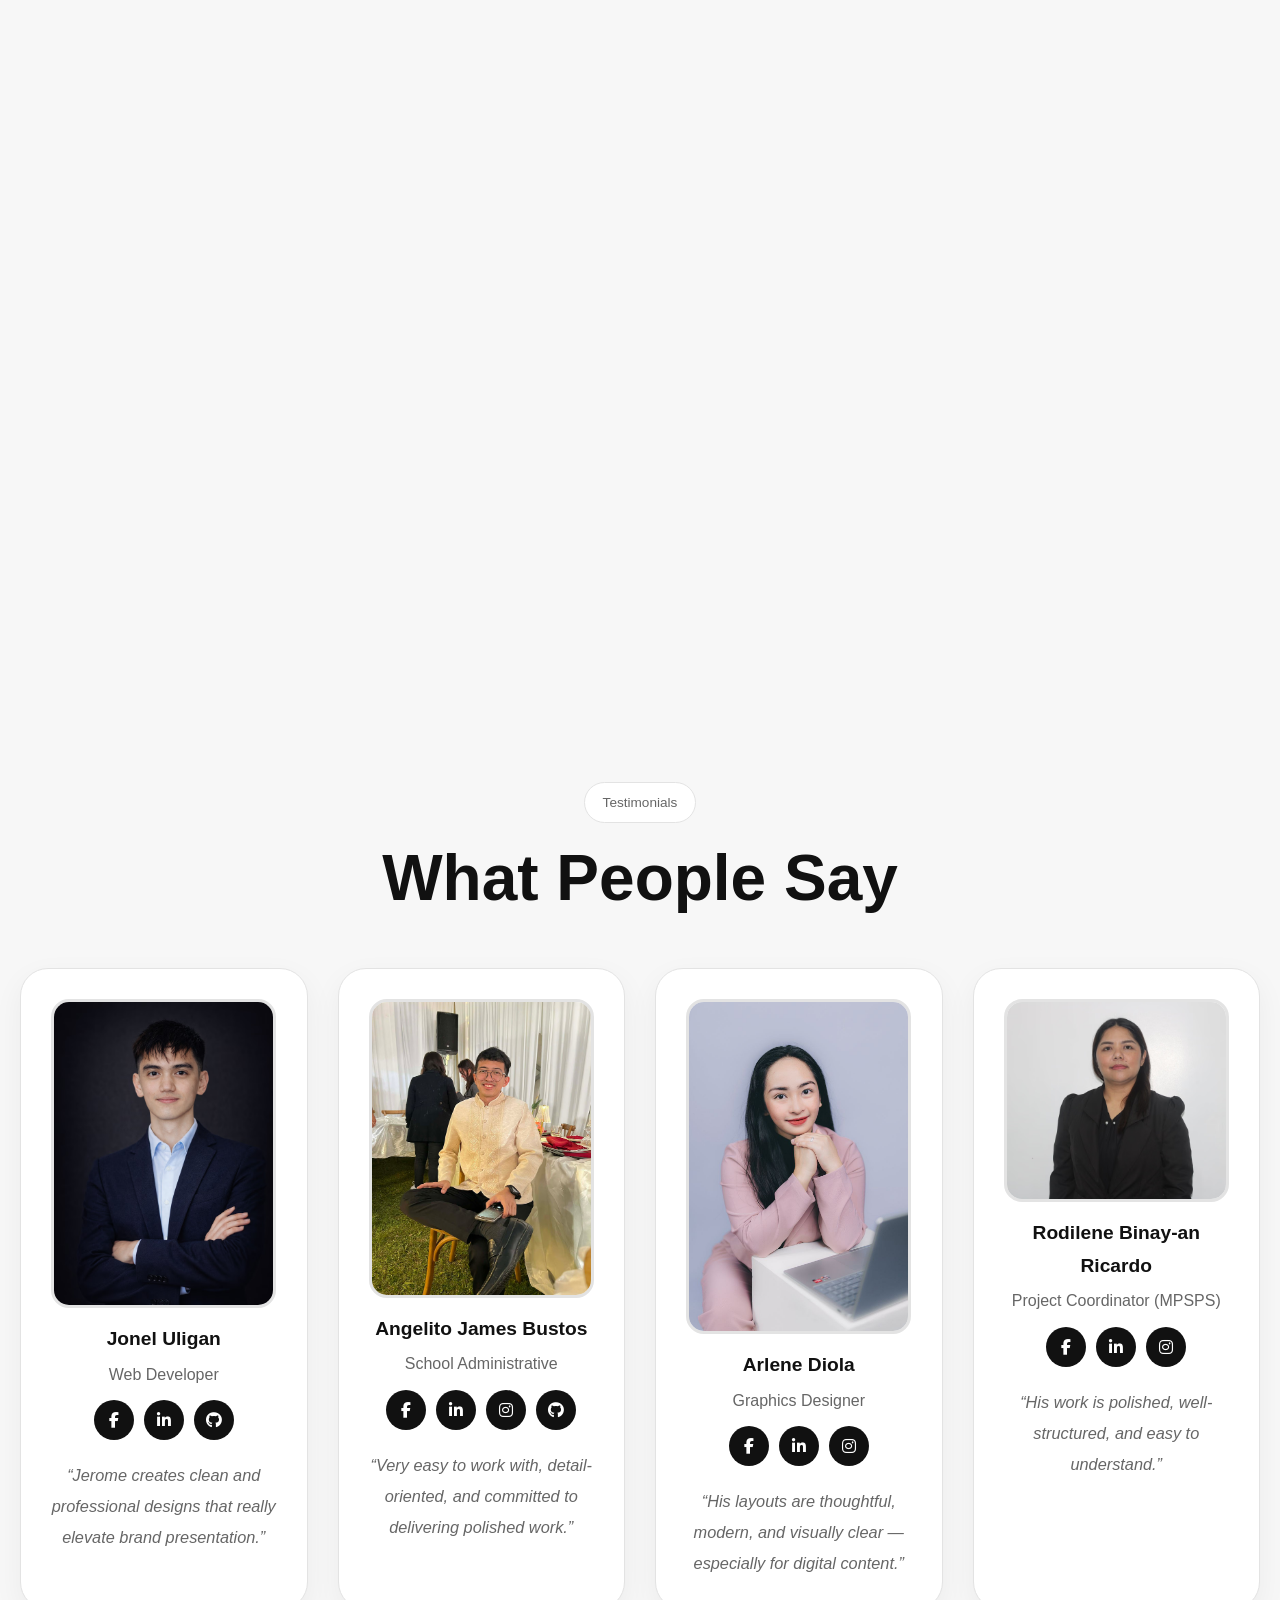
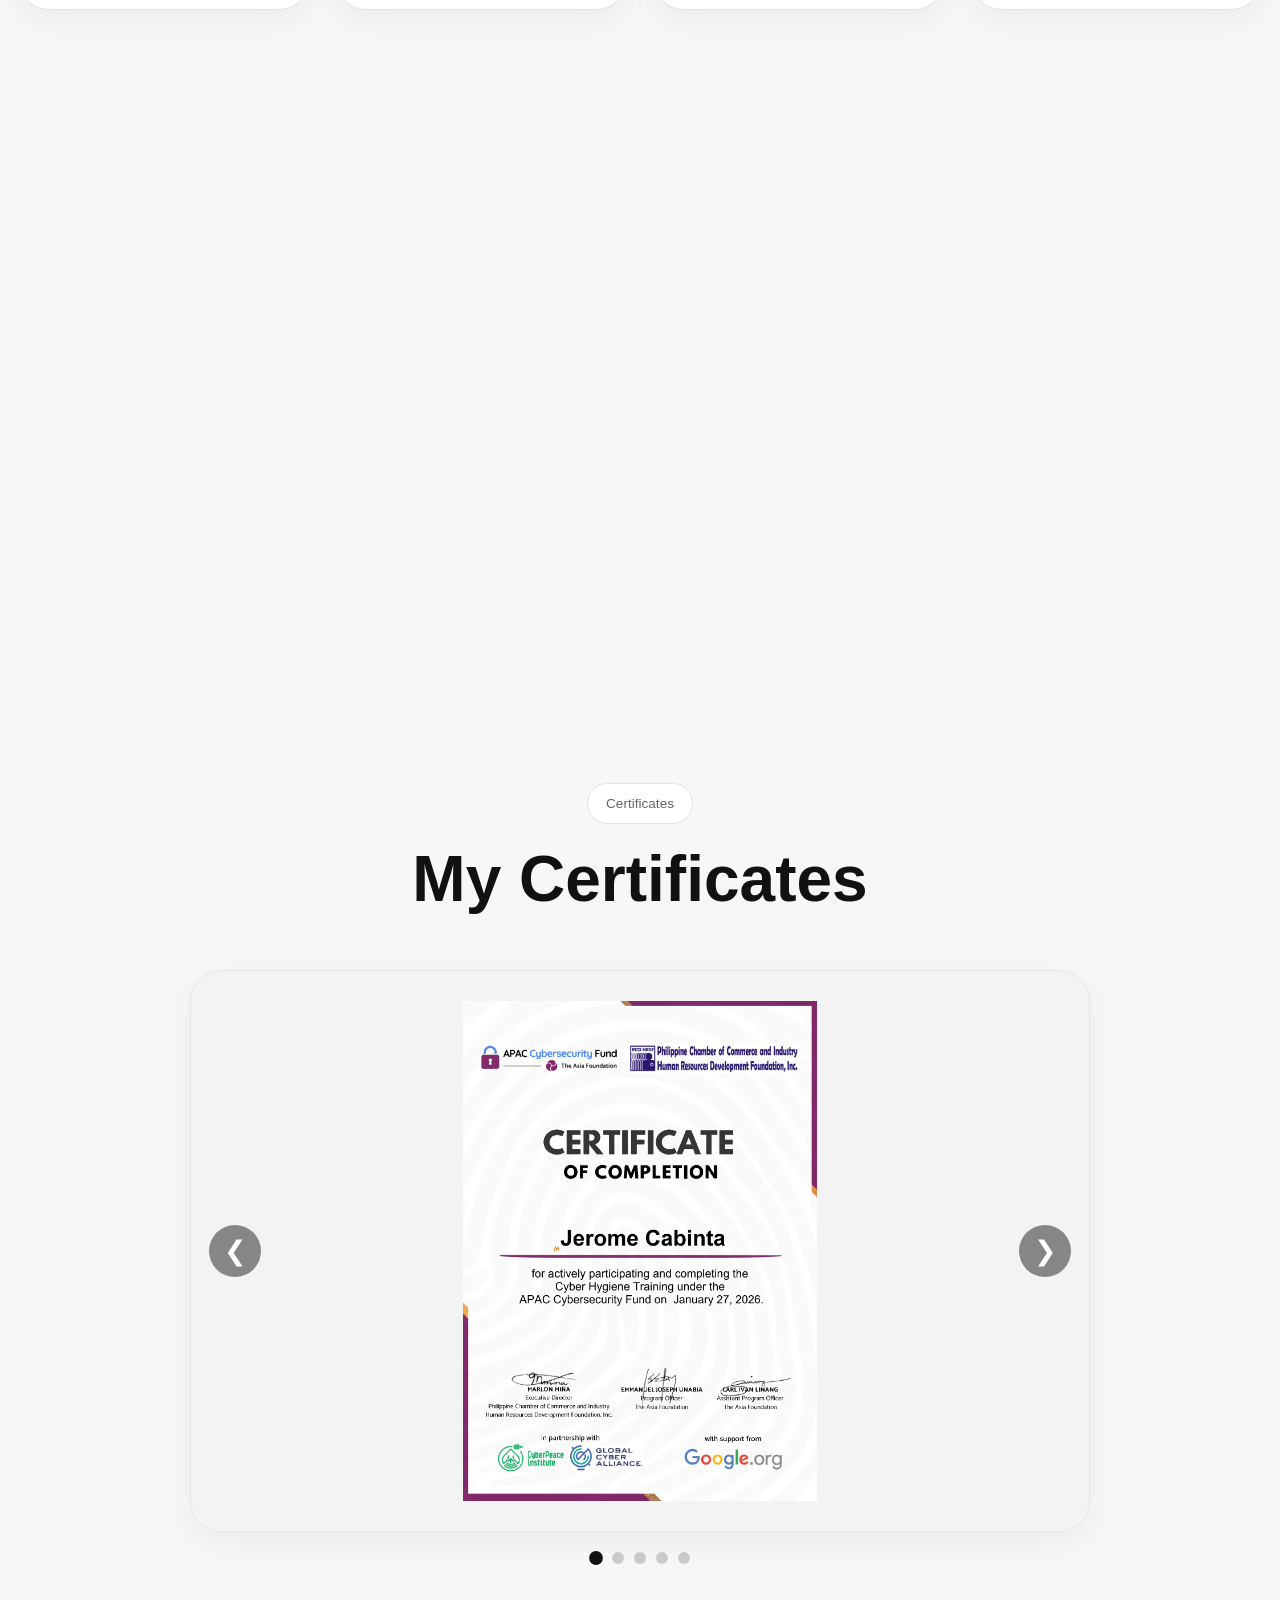
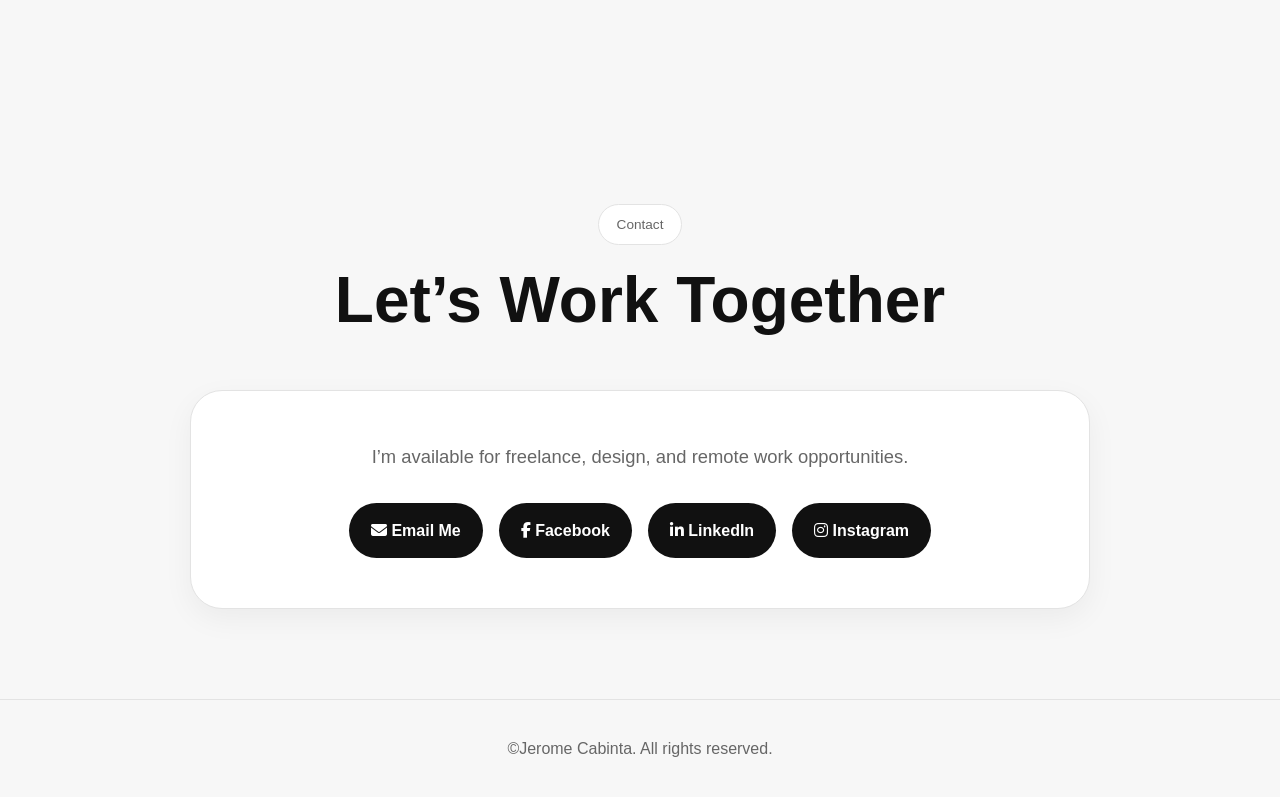
==== commit 99bb3e74: "Add new certificate images to the Assets/certificate directory - Added ACF x PCCI Certificate of Com" ====
--- a/index.html
+++ b/index.html
@@ -53,7 +53,7 @@
     </div>
   </section>
 
-  <!-- ABOUT -->
+<!-- ABOUT -->
 <section id="about" class="about section">
   <div class="section-header">
     <span class="section-tag">About Me</span>
@@ -555,6 +555,39 @@
     </div>
   </section>
 
+<!-- CERTIFICATE -->
+<section id="certificate" class="certificate section">
+  <div class="section-header">
+    <span class="section-tag">Certificates</span>
+    <h2 class="section-title">My Certificates</h2>
+  </div>
+
+  <div class="cer-image-center">
+    <div class="cer-carousel">
+      <button class="cer-btn prev" id="cerPrev">&#10094;</button>
+
+      <div class="cer-slides">
+        <img src="Assets/certificate/ACF x PCCI_Certificate of Completion - Jerome Cabinta_page-0001.jpg" alt="Certificate 1" class="cer-slide active">
+        <img src="Assets/certificate/Cabinta Jerome P.png" alt="Certificate 2" class="cer-slide">
+        <img src="Assets/certificate/Certificate_of_Completion.png" alt="Certificate 3" class="cer-slide">
+        <img src="Assets/certificate/TEFL-certificate-1.png" alt="Certificate 4" class="cer-slide">
+        <img src="Assets/certificate/WEI_82932.jpg" alt="Certificate 5" class="cer-slide">
+      </div>
+
+      <button class="cer-btn next" id="cerNext">&#10095;</button>
+    </div>
+
+    <!-- 5 dots because 5 images -->
+    <div class="cer-dots">
+      <span class="cer-dot active"></span>
+      <span class="cer-dot"></span>
+      <span class="cer-dot"></span>
+      <span class="cer-dot"></span>
+      <span class="cer-dot"></span>
+    </div>
+  </div>
+</section>
+
   <!-- CONTACT -->
   <section id="contact" class="contact-section section">
     <div class="section-header">
--- a/style.css
+++ b/style.css
@@ -451,6 +451,150 @@
 }
 
 /* =========================
+   CERTIFICATE IMAGE CAROUSEL
+========================= */
+.cer-image-center {
+  display: flex;
+  flex-direction: column;
+  align-items: center;
+  margin-bottom: 60px;
+}
+
+.cer-carousel {
+  position: relative;
+  width: 100%;
+  max-width: 900px;
+  border-radius: 32px;
+  overflow: hidden;
+  background: var(--surface);
+  box-shadow: var(--shadow);
+  border: 1px solid var(--border);
+}
+
+.cer-slides {
+  position: relative;
+  width: 100%;
+  height: 560px;
+}
+
+.cer-slide {
+  position: absolute;
+  inset: 0;
+  width: 100%;
+  height: 100%;
+  object-fit: contain;
+  object-position: center;
+  background: #f3f3f3;
+  opacity: 0;
+  transition: opacity 0.5s ease;
+  padding: 30px;
+}
+
+.cer-slide.active {
+  opacity: 1;
+  z-index: 2;
+}
+
+/* Arrows */
+.cer-btn {
+  position: absolute;
+  top: 50%;
+  transform: translateY(-50%);
+  width: 52px;
+  height: 52px;
+  border: none;
+  border-radius: 50%;
+  background: rgba(0, 0, 0, 0.45);
+  color: #fff;
+  font-size: 1.7rem;
+  cursor: pointer;
+  z-index: 10;
+  transition: 0.3s ease;
+}
+
+.cer-btn:hover {
+  background: rgba(0, 0, 0, 0.7);
+}
+
+.cer-btn.prev {
+  left: 18px;
+}
+
+.cer-btn.next {
+  right: 18px;
+}
+
+/* Dots */
+.cer-dots {
+  display: flex;
+  justify-content: center;
+  gap: 10px;
+  margin-top: 20px;
+}
+
+.cer-dot {
+  width: 12px;
+  height: 12px;
+  border-radius: 50%;
+  background: #ccc;
+  cursor: pointer;
+  transition: 0.3s ease;
+}
+
+.cer-dot.active {
+  background: #111;
+  transform: scale(1.15);
+}
+
+/* Dark Mode */
+body.dark .cer-slide {
+  background: #1c1d20;
+}
+
+body.dark .cer-dot {
+  background: #555;
+}
+
+body.dark .cer-dot.active {
+  background: #fff;
+}
+
+/* Mobile */
+@media (max-width: 768px) {
+  .cer-slides {
+    height: 380px;
+  }
+
+  .cer-slide {
+    padding: 20px;
+  }
+
+  .cer-btn {
+    width: 42px;
+    height: 42px;
+    font-size: 1.4rem;
+  }
+
+  .cer-btn.prev {
+    left: 10px;
+  }
+
+  .cer-btn.next {
+    right: 10px;
+  }
+}
+
+@media (max-width: 480px) {
+  .cer-slides {
+    height: 280px;
+  }
+
+  .cer-slide {
+    padding: 12px;
+  }
+}
+
+/* =========================
    SKILLS
 ========================= */
 .skills-section {
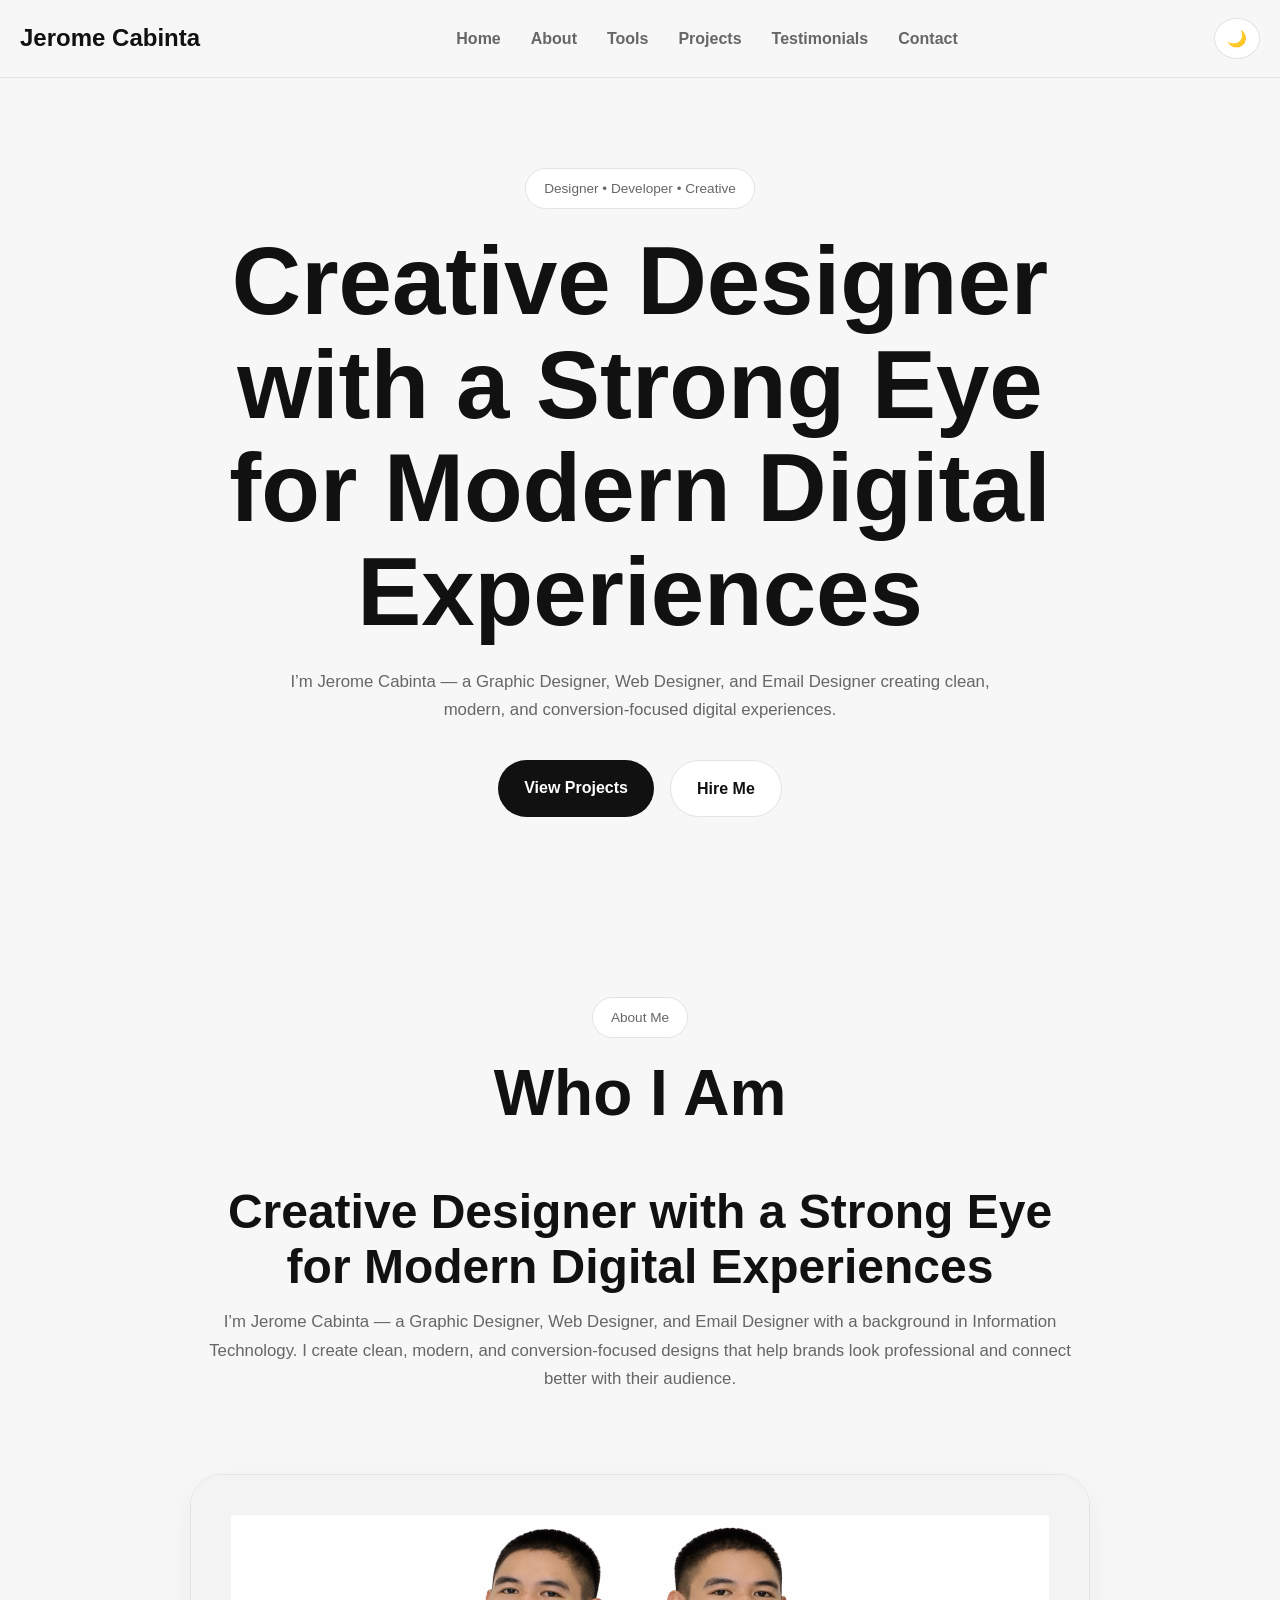
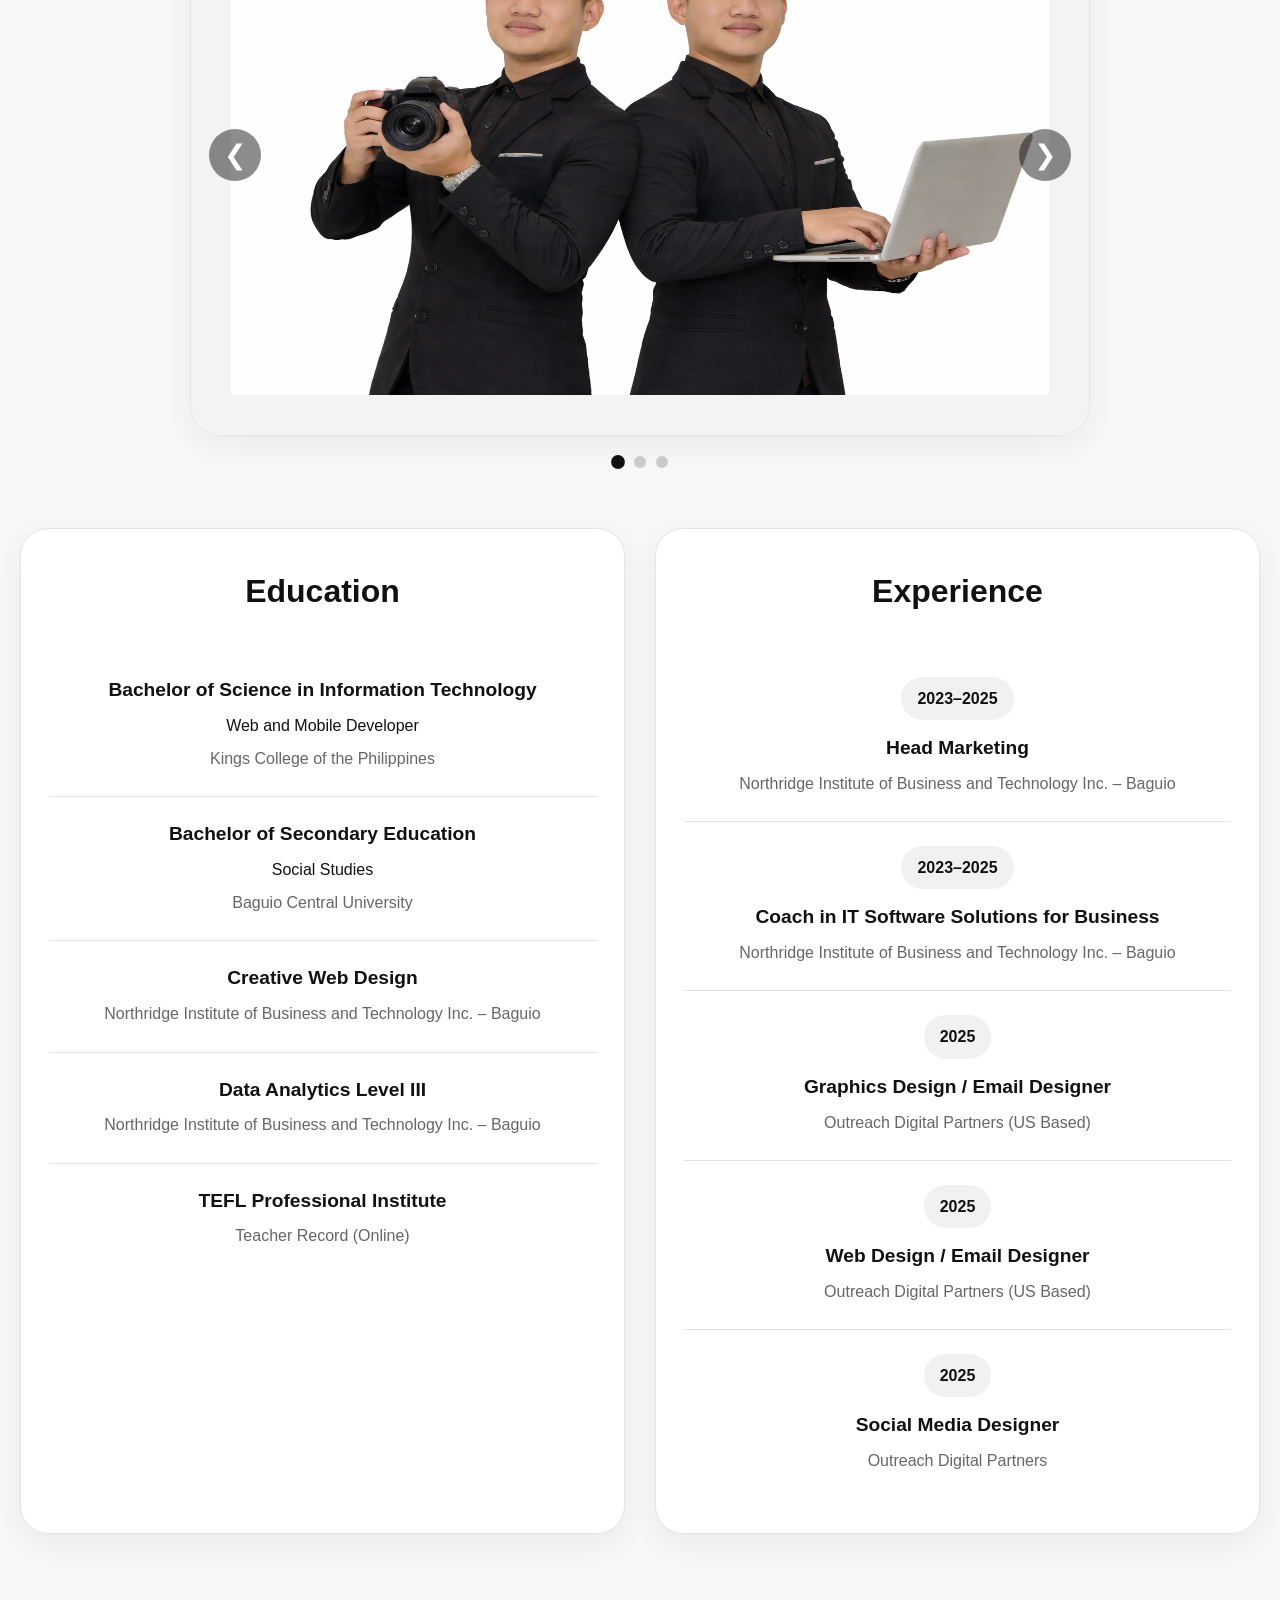
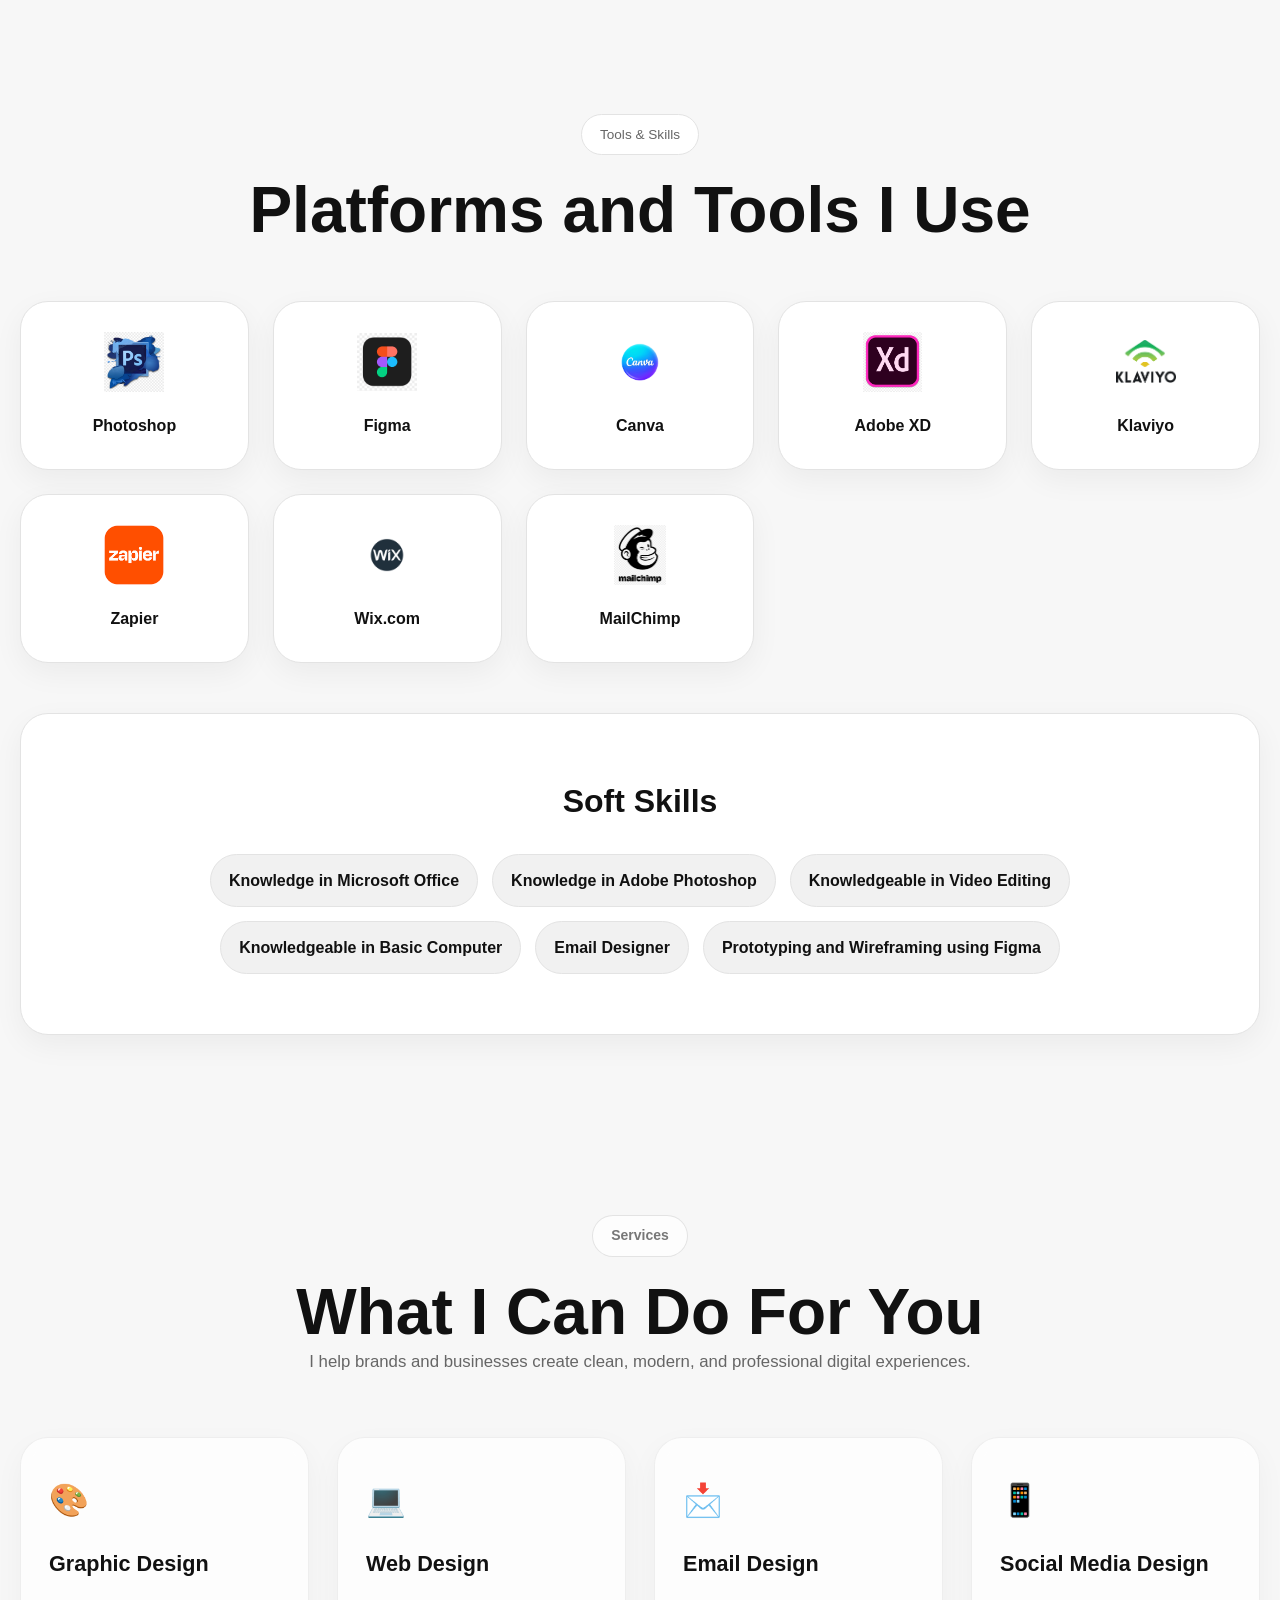
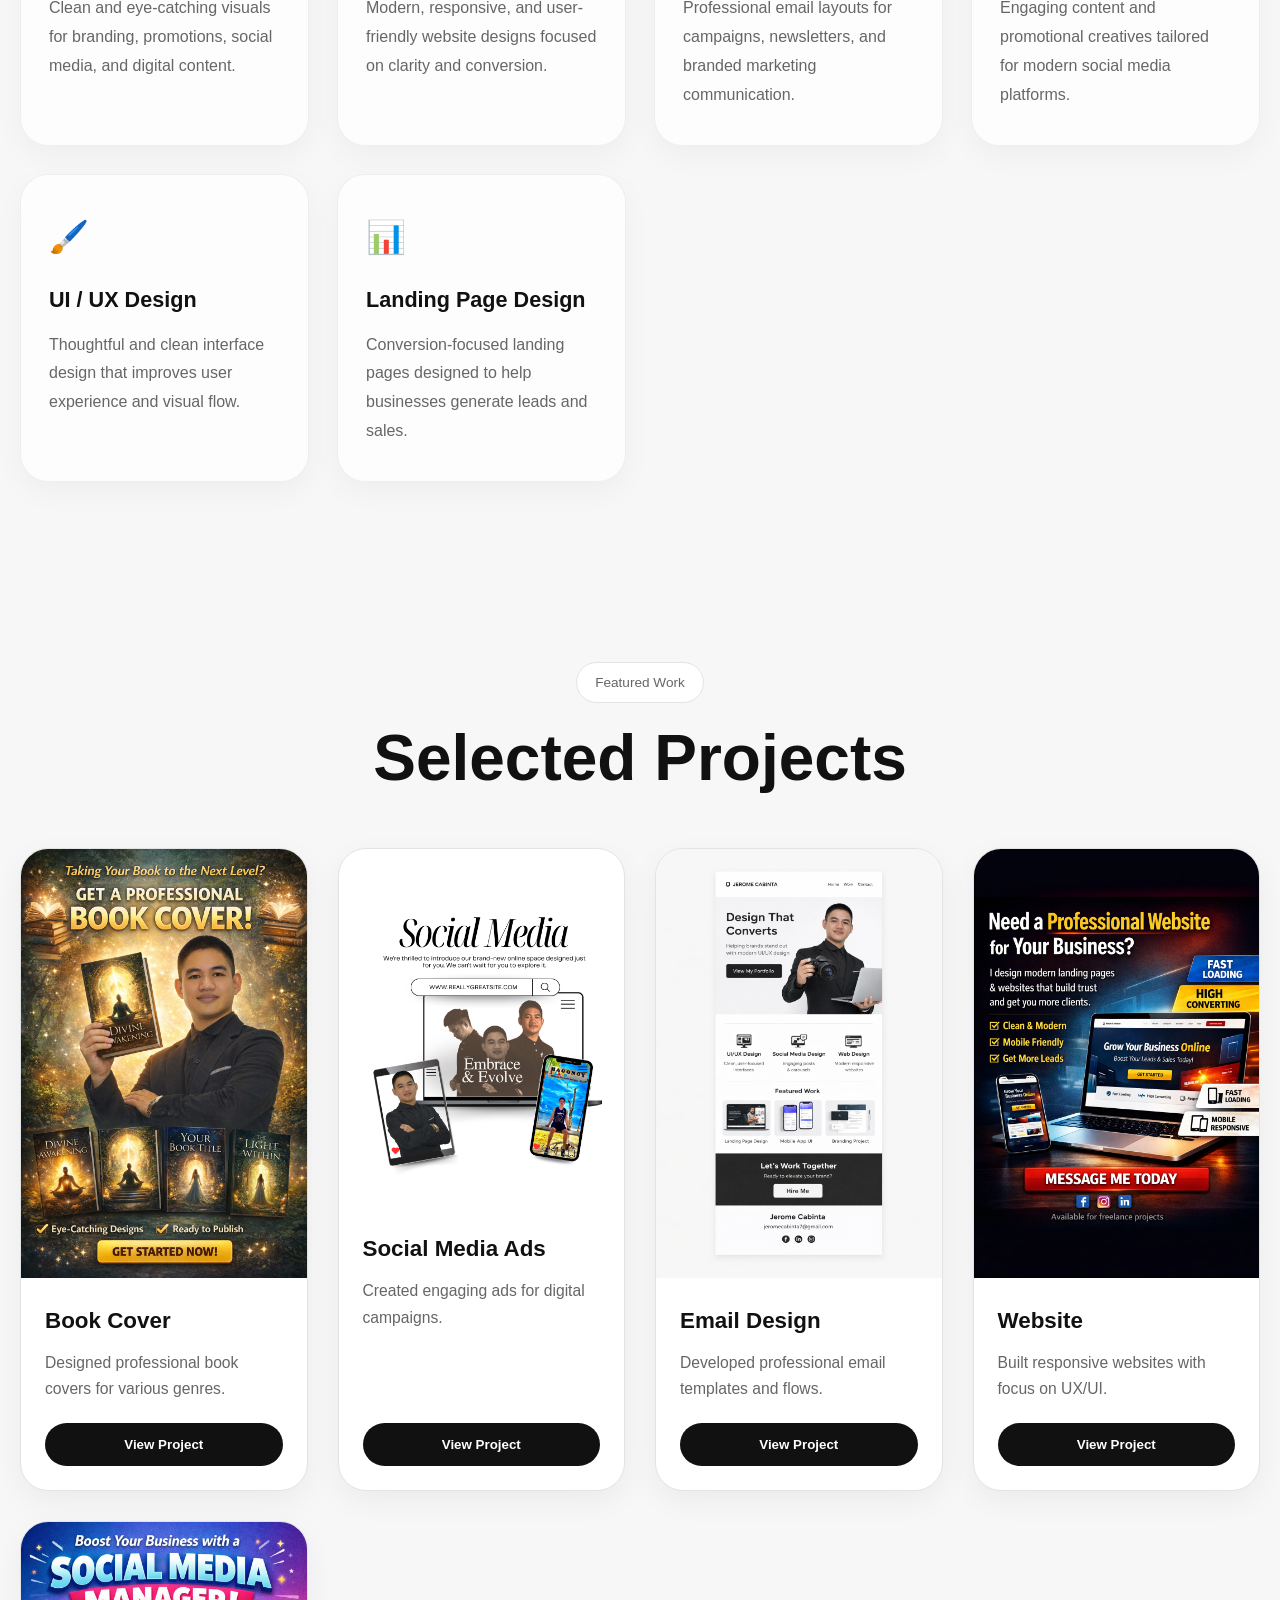
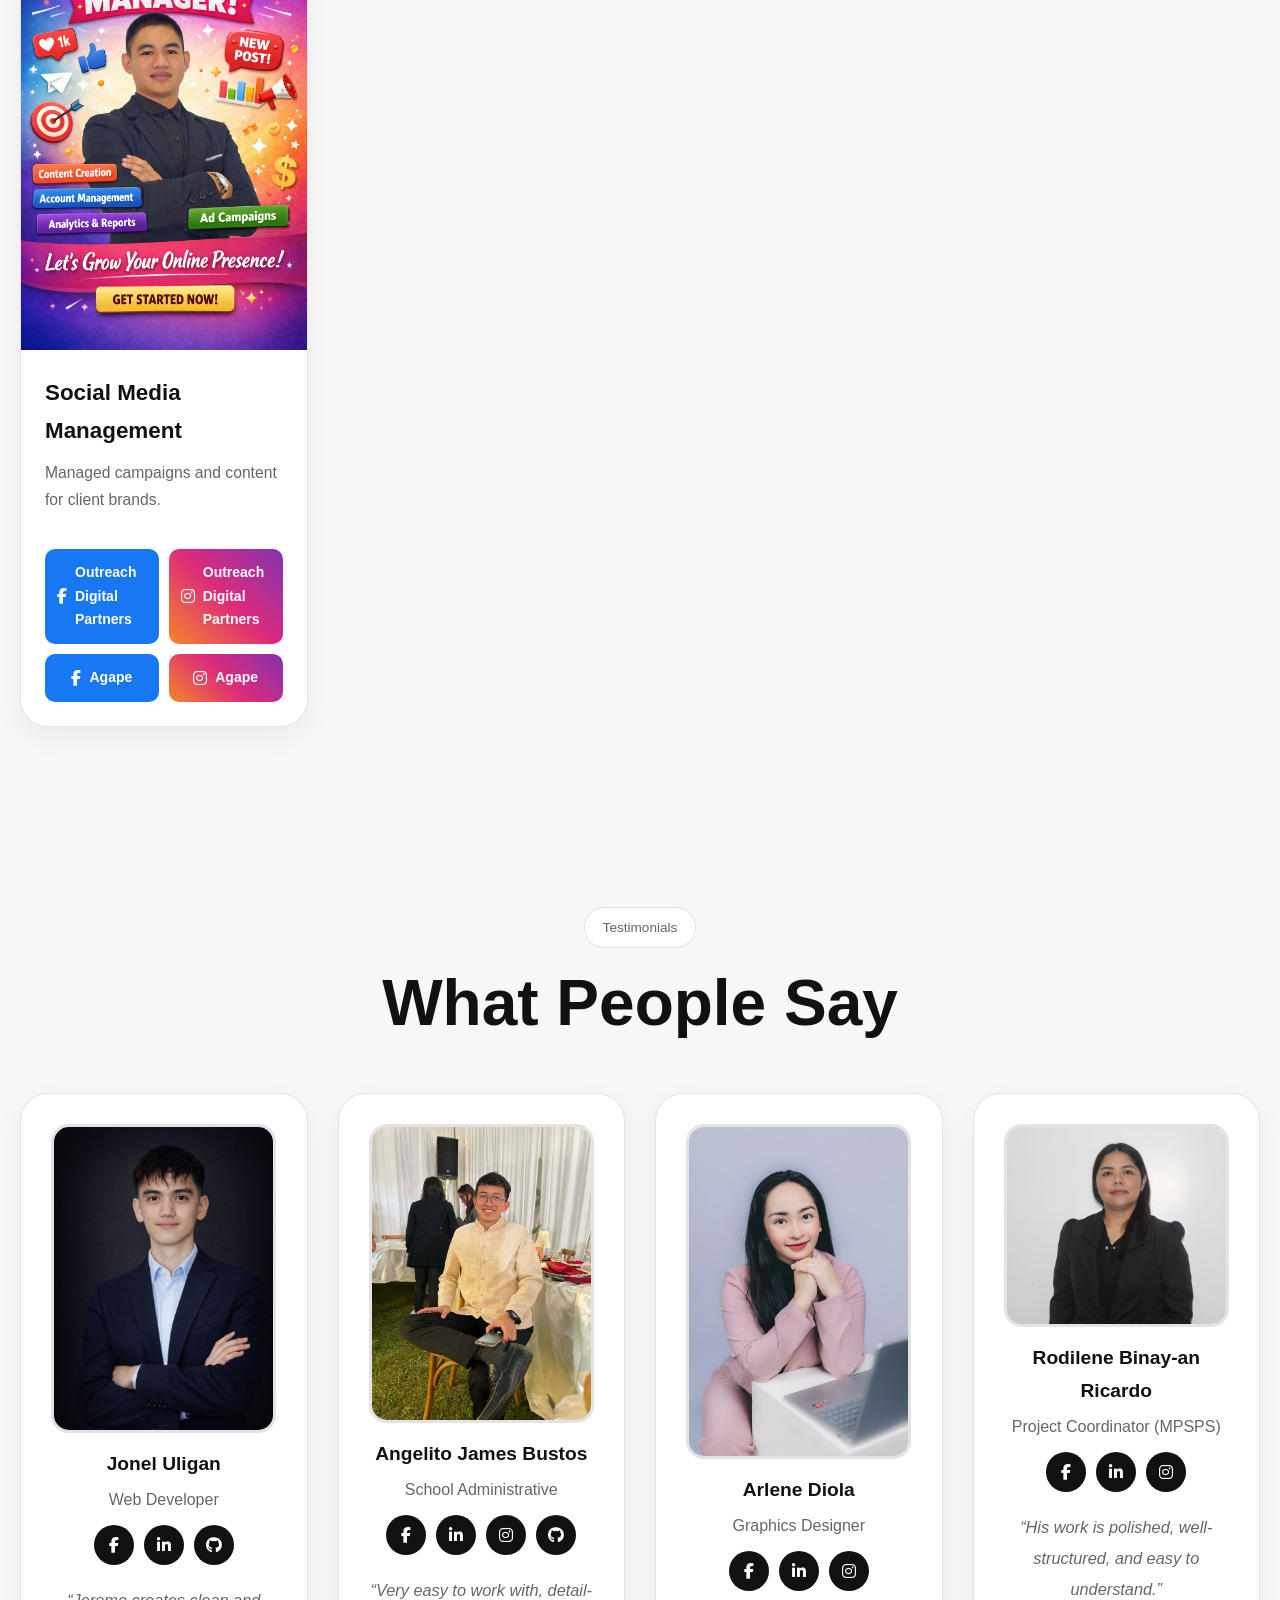
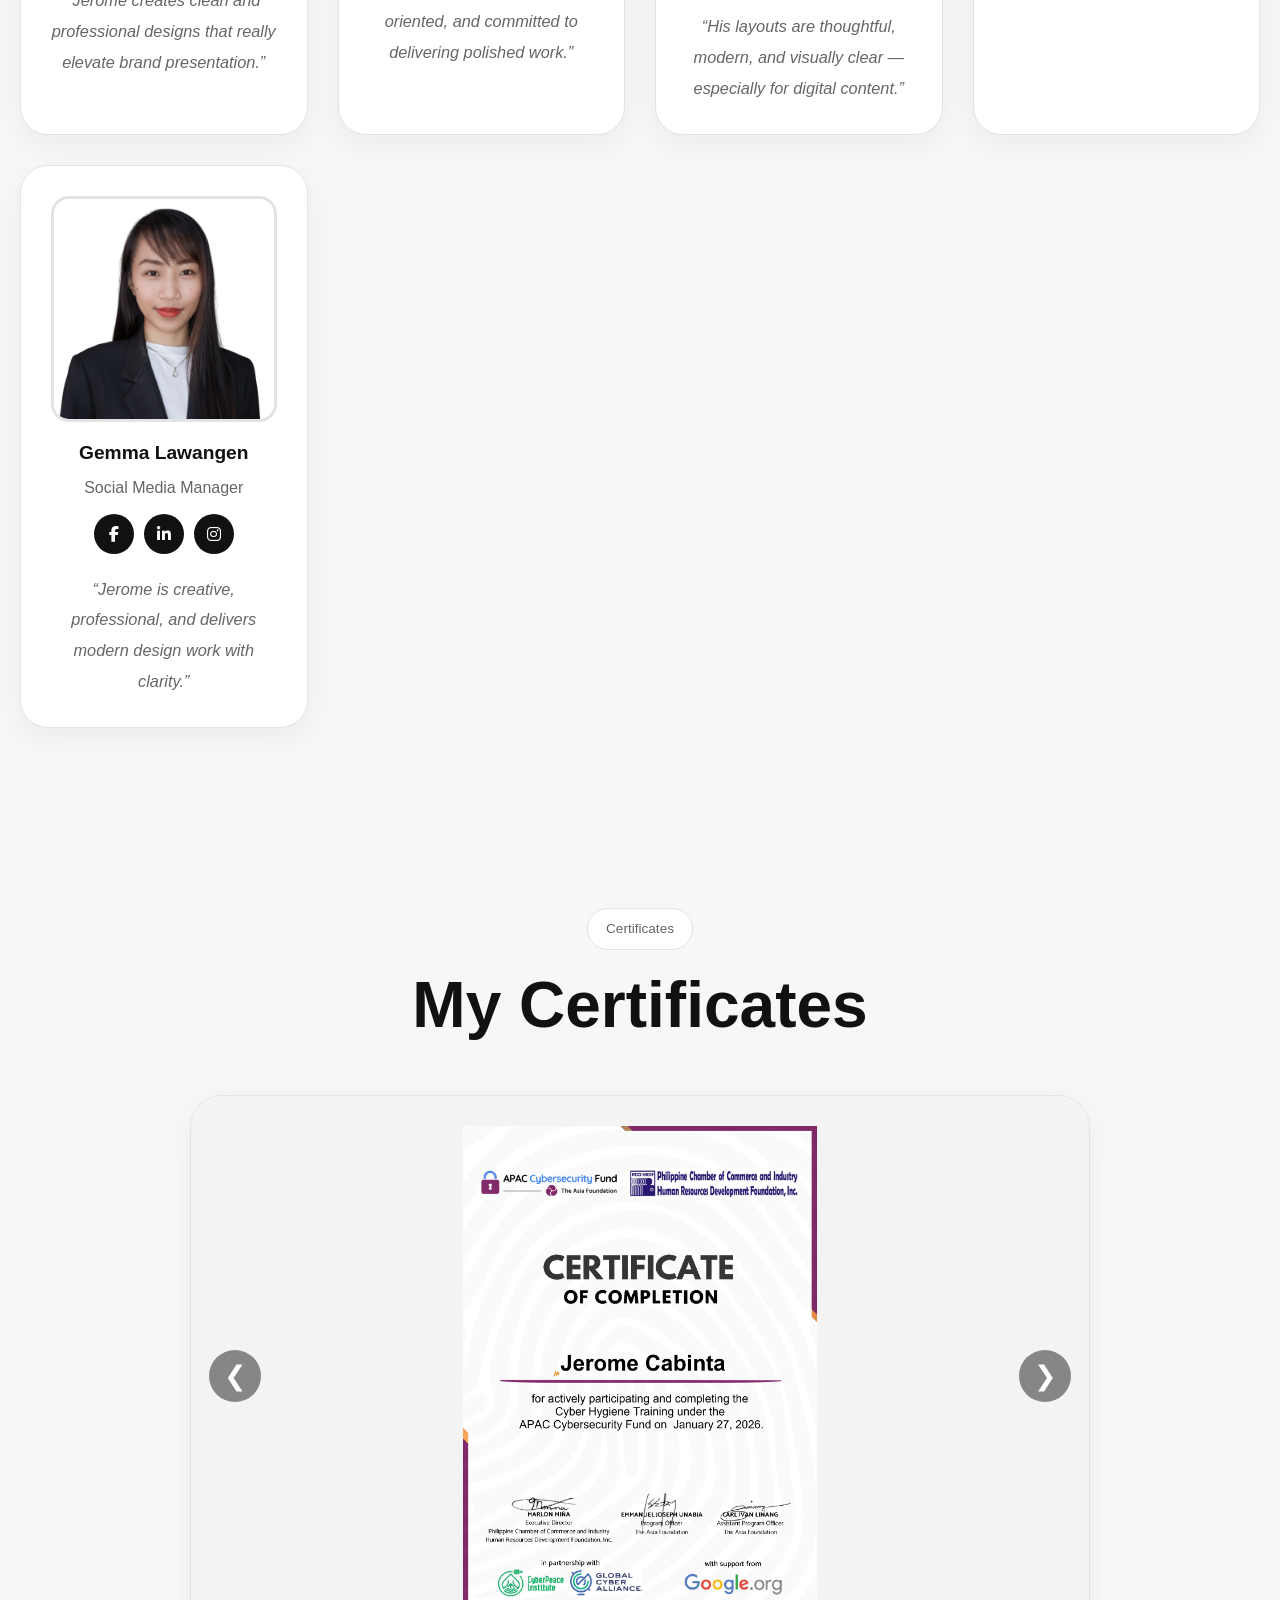
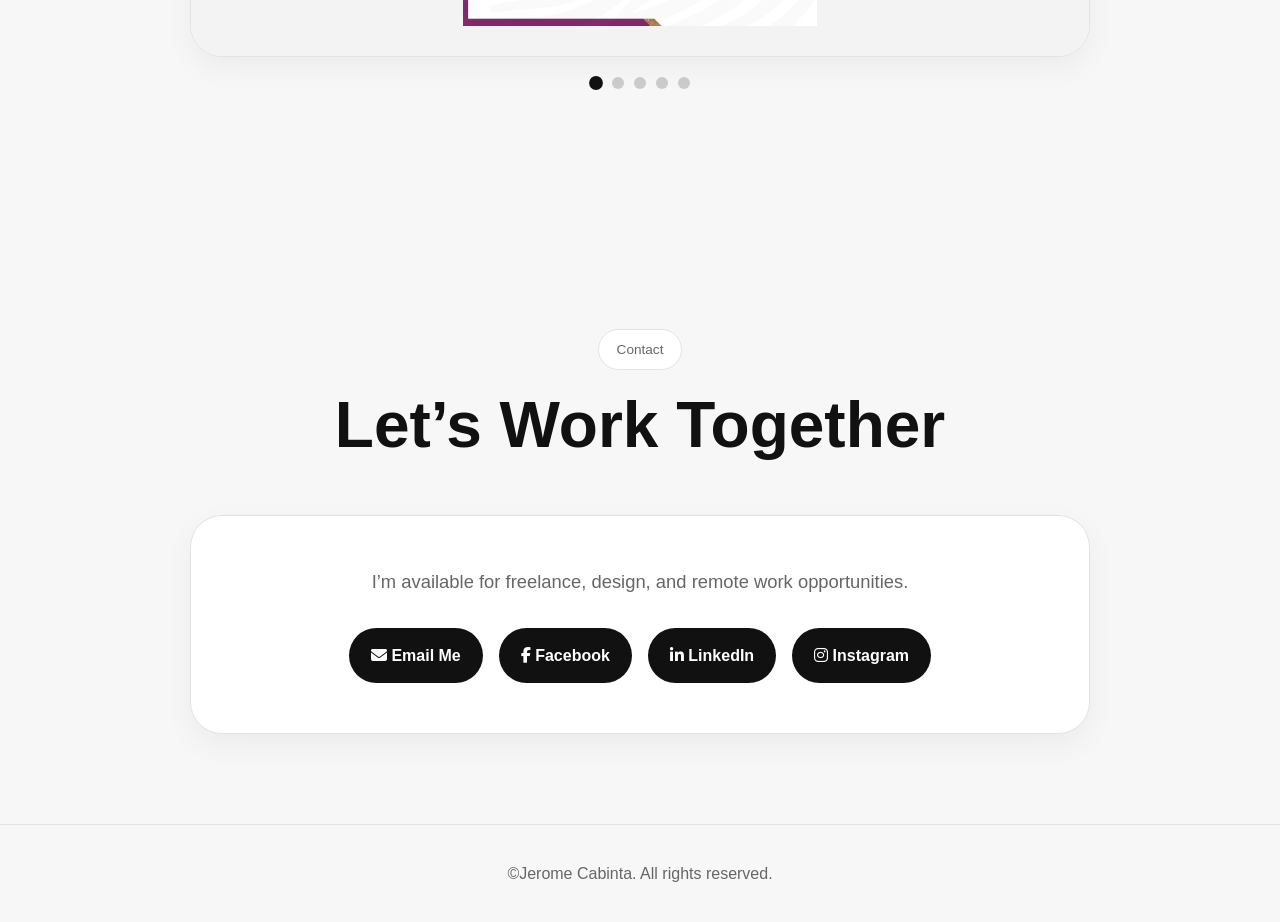
==== commit 829d664b: "Add social media links section with styled buttons for outreach" ====
--- a/index.html
+++ b/index.html
@@ -404,24 +404,30 @@
         </button>
       </div>
     </div>
-
-    <!-- SOCIAL MEDIA MANAGEMENT -->
+<!-- SOCIAL MEDIA MANAGEMENT -->
     <div class="project-card">
       <img src="Assets/SMM/SMM.png" alt="Social Media Management">
       <div class="project-info">
-        <h3>Social Media Management</h3>
-        <p>Managed campaigns and content for client brands.</p>
-        <button 
-          class="view-project"
-          data-title="Social Media Management"
-          data-description="This project highlights content creation, campaign visuals, and strategic brand presentation across social media platforms."
-          data-images="Assets/SMM/SMM.png">
-          View Project
-        </button>
-      </div>
-    </div>
-
-  </div>
+      <h3>Social Media Management</h3>
+      <p>Managed campaigns and content for client brands.</p>
+
+    <div class="social-links">
+      <a href="#" target="_blank" class="social-btn fb">
+        <i class="fab fa-facebook-f"></i> Outreach Digital Partners
+      </a>
+      <a href="#" target="_blank" class="social-btn ig">
+        <i class="fab fa-instagram"></i> Outreach Digital Partners
+      </a>
+      <a href="https://facebook.com/agape" target="_blank" class="social-btn fb">
+        <i class="fab fa-facebook-f"></i> Agape
+      </a>
+      <a href="https://instagram.com/agape" target="_blank" class="social-btn ig">
+        <i class="fab fa-instagram"></i> Agape
+      </a>
+    </div>
+
+  </div>
+</div>
 </section>
 
 <!-- MODAL -->
--- a/style.css
+++ b/style.css
@@ -818,6 +818,68 @@
   object-position: top;
 }
 
+/* Container */
+.social-links {
+  display: grid;
+  grid-template-columns: 1fr 1fr;
+  gap: 10px;
+  margin-top: 15px;
+}
+
+/* Base button */
+.social-btn {
+  display: flex;
+  align-items: center;
+  justify-content: center;
+  gap: 8px;
+
+  text-decoration: none;
+  padding: 12px;
+  border-radius: 10px;
+  font-weight: 600;
+  font-size: 14px;
+
+  transition: all 0.3s ease;
+  transform: translateY(0);
+}
+
+/* ICON */
+.social-btn i {
+  font-size: 16px;
+}
+
+/* FACEBOOK */
+.social-btn.fb {
+  background: #1877f2;
+  color: #fff;
+}
+
+/* INSTAGRAM */
+.social-btn.ig {
+  background: linear-gradient(45deg, #f58529, #dd2a7b, #8134af);
+  color: #fff;
+}
+
+/* HOVER EFFECT */
+.social-btn:hover {
+  transform: translateY(-3px) scale(1.03);
+  box-shadow: 0 8px 20px rgba(0,0,0,0.2);
+}
+
+/* CLICK EFFECT */
+.social-btn:active {
+  transform: scale(0.95);
+}
+
+/* DARK MODE SUPPORT */
+body.dark .social-btn {
+  box-shadow: 0 4px 10px rgba(0,0,0,0.5);
+}
+
+/* LIGHT MODE SUPPORT */
+body.light .social-btn {
+  box-shadow: 0 4px 10px rgba(0,0,0,0.1);
+}
 /* =========================
    MODAL
 ========================= */
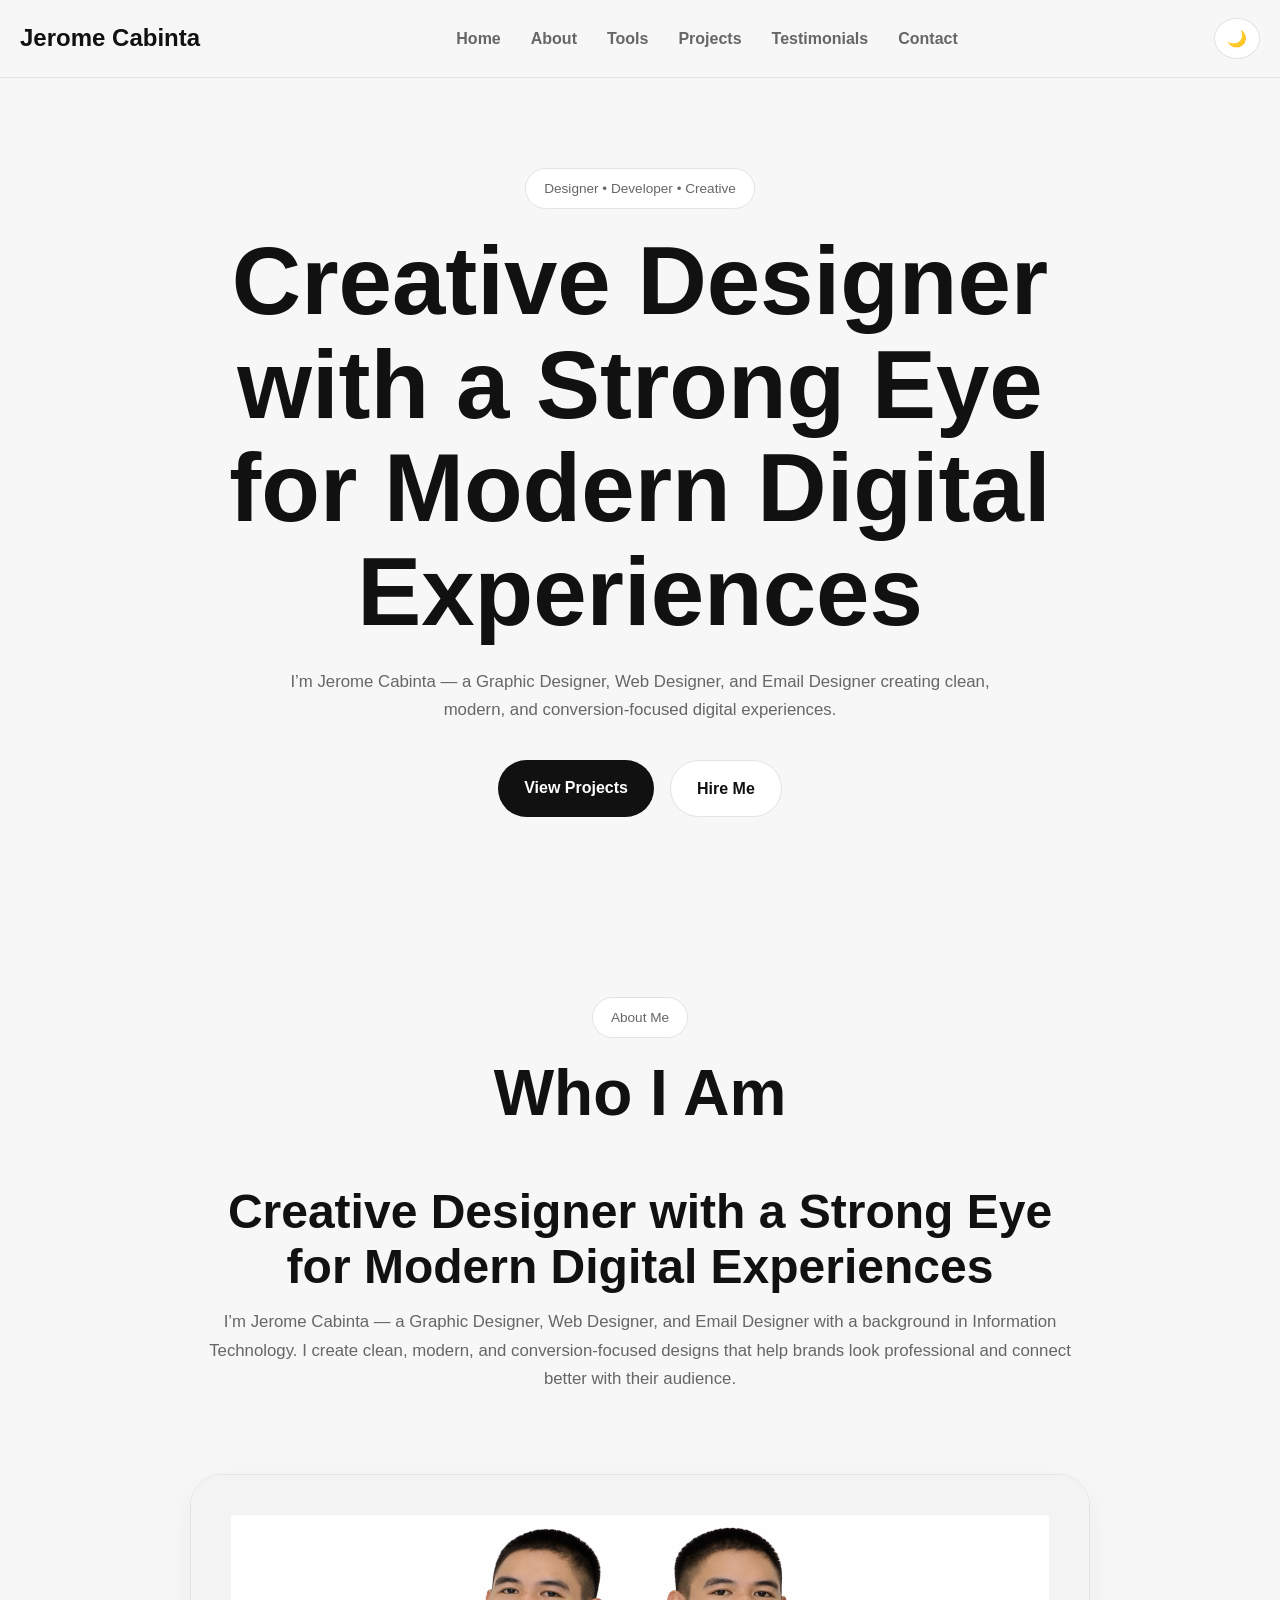
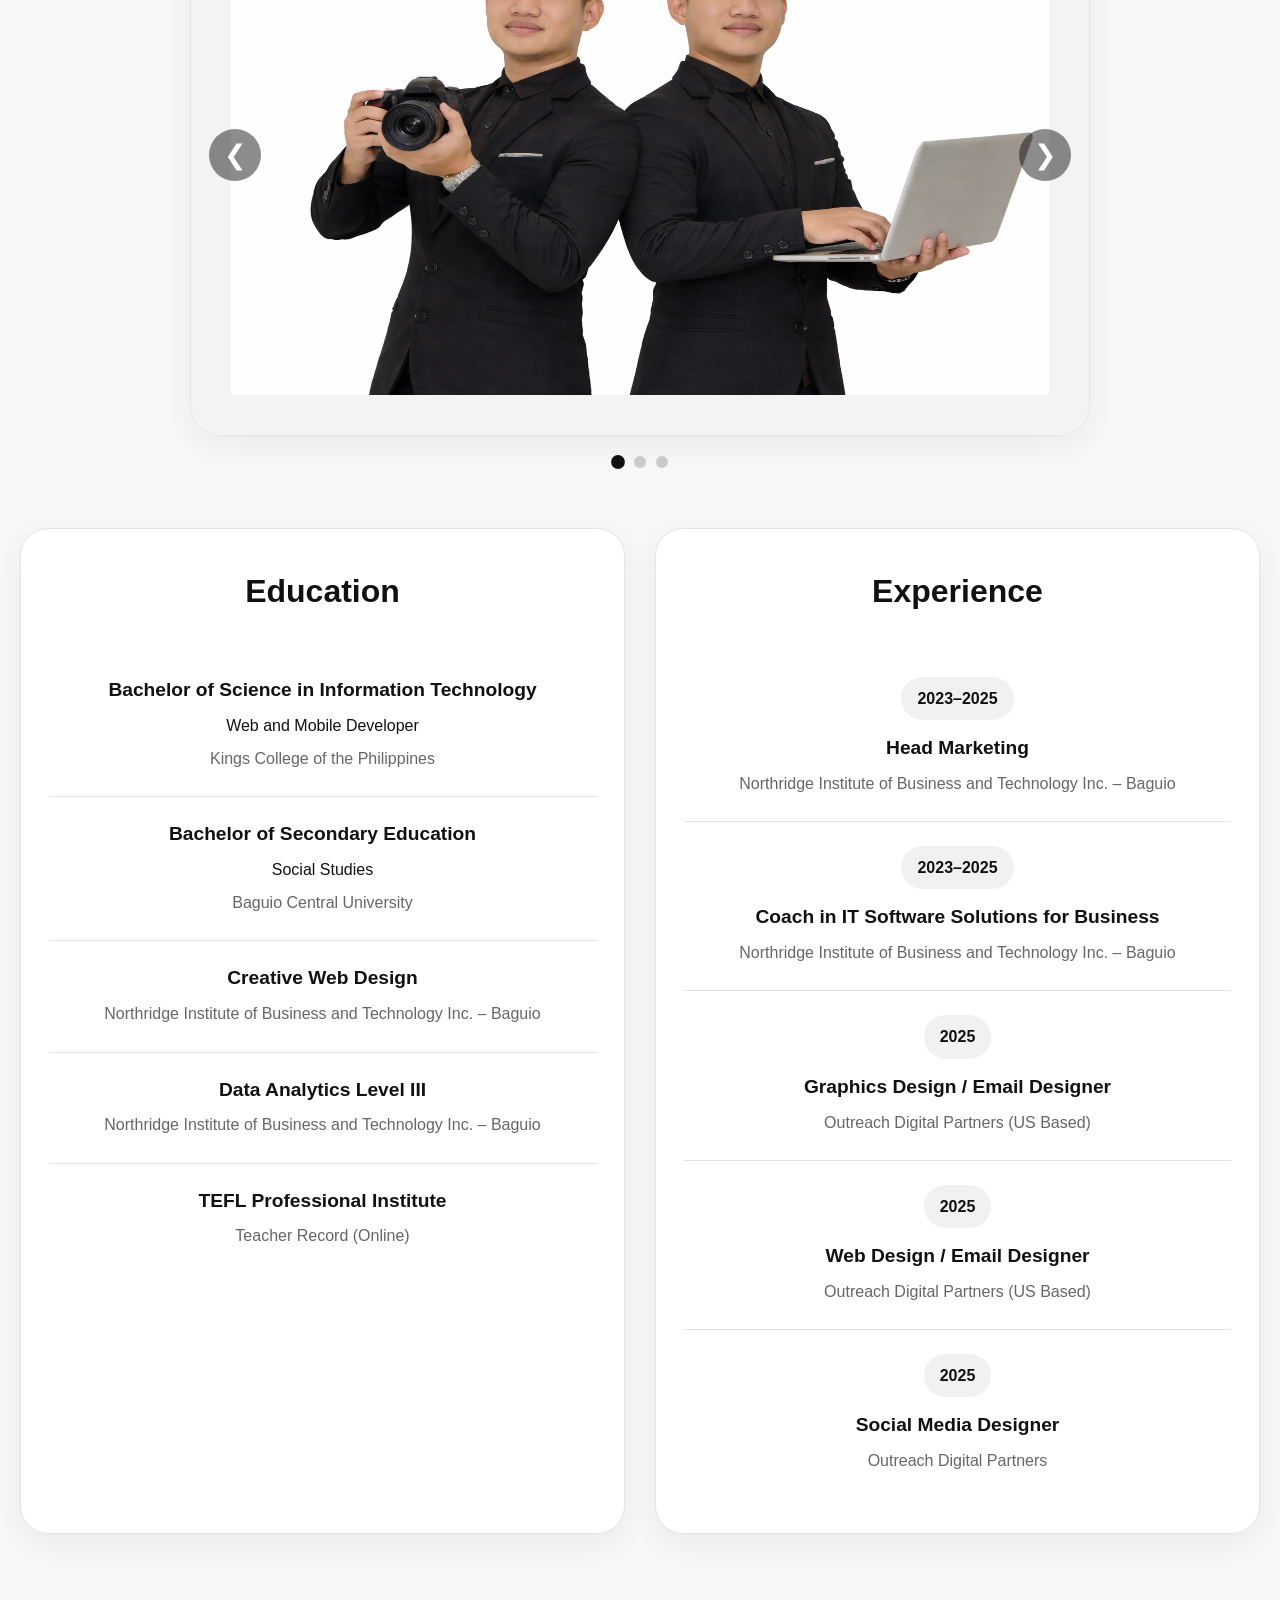
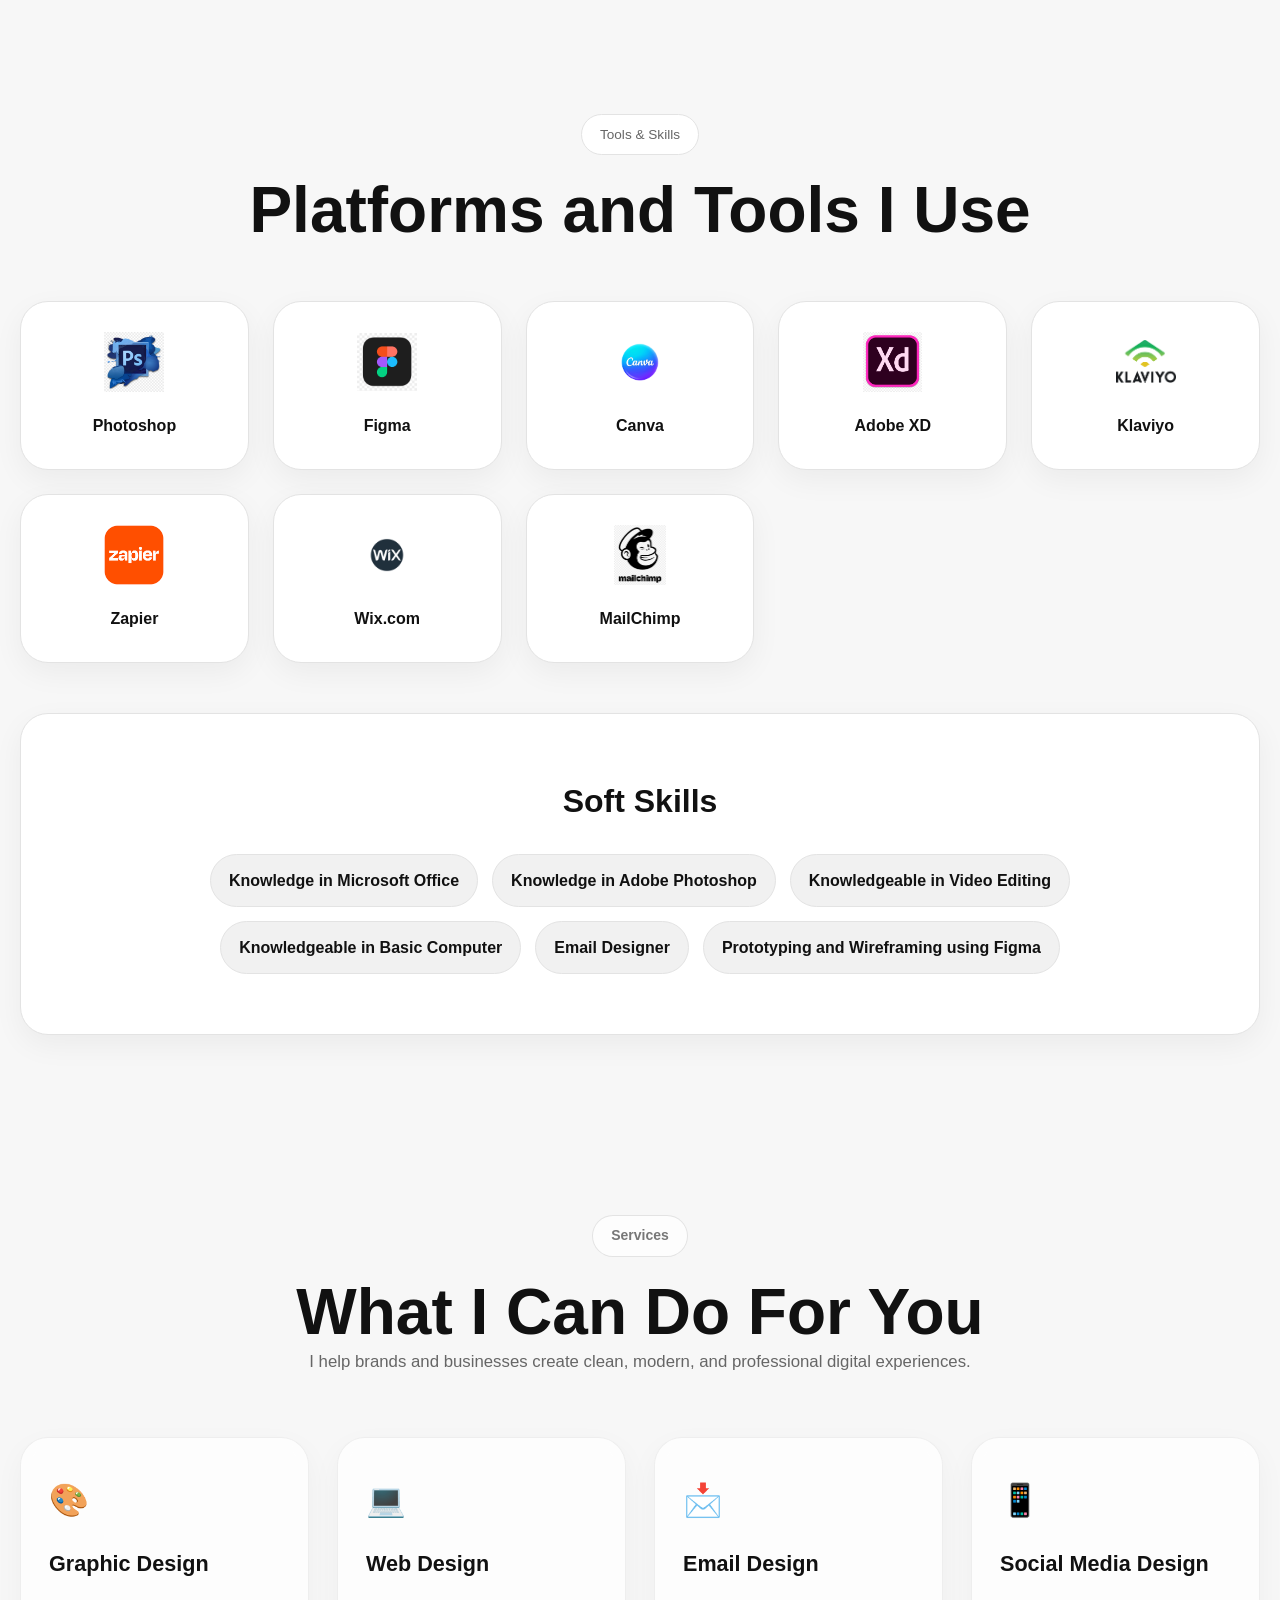
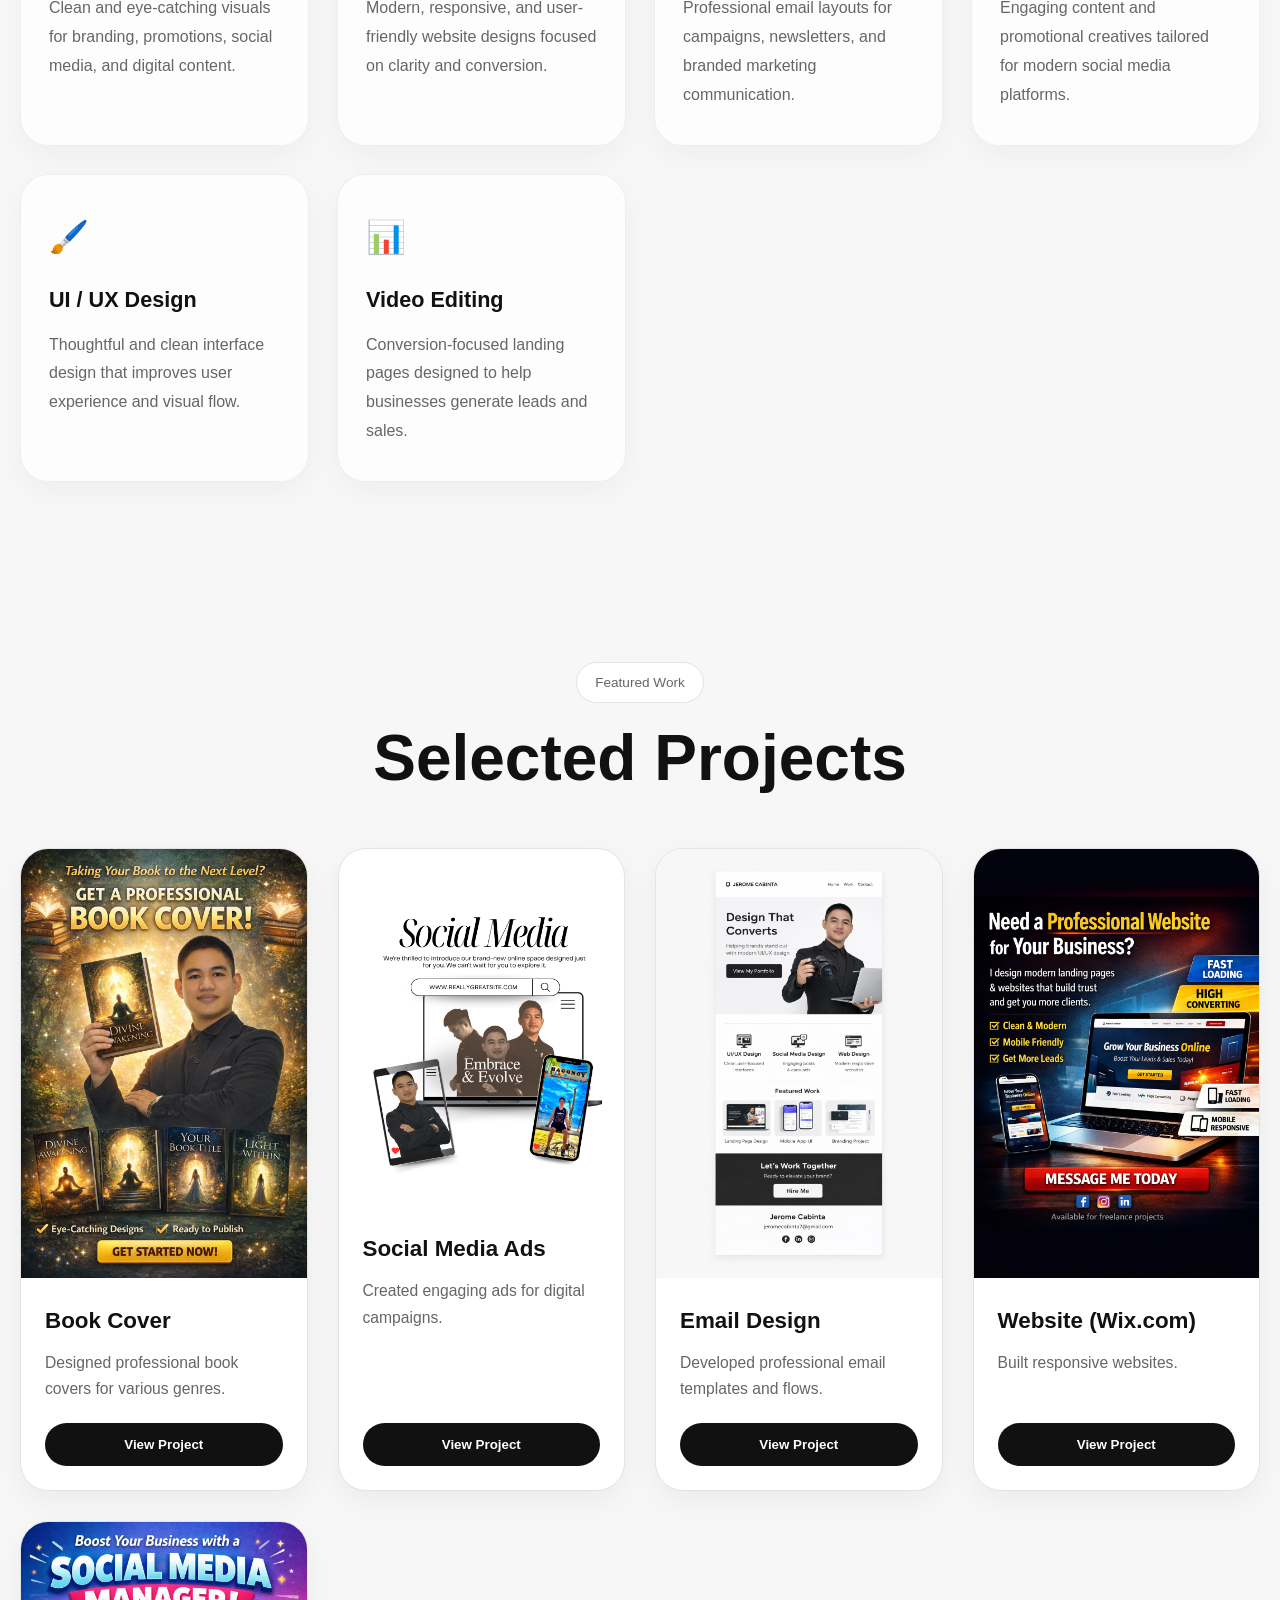
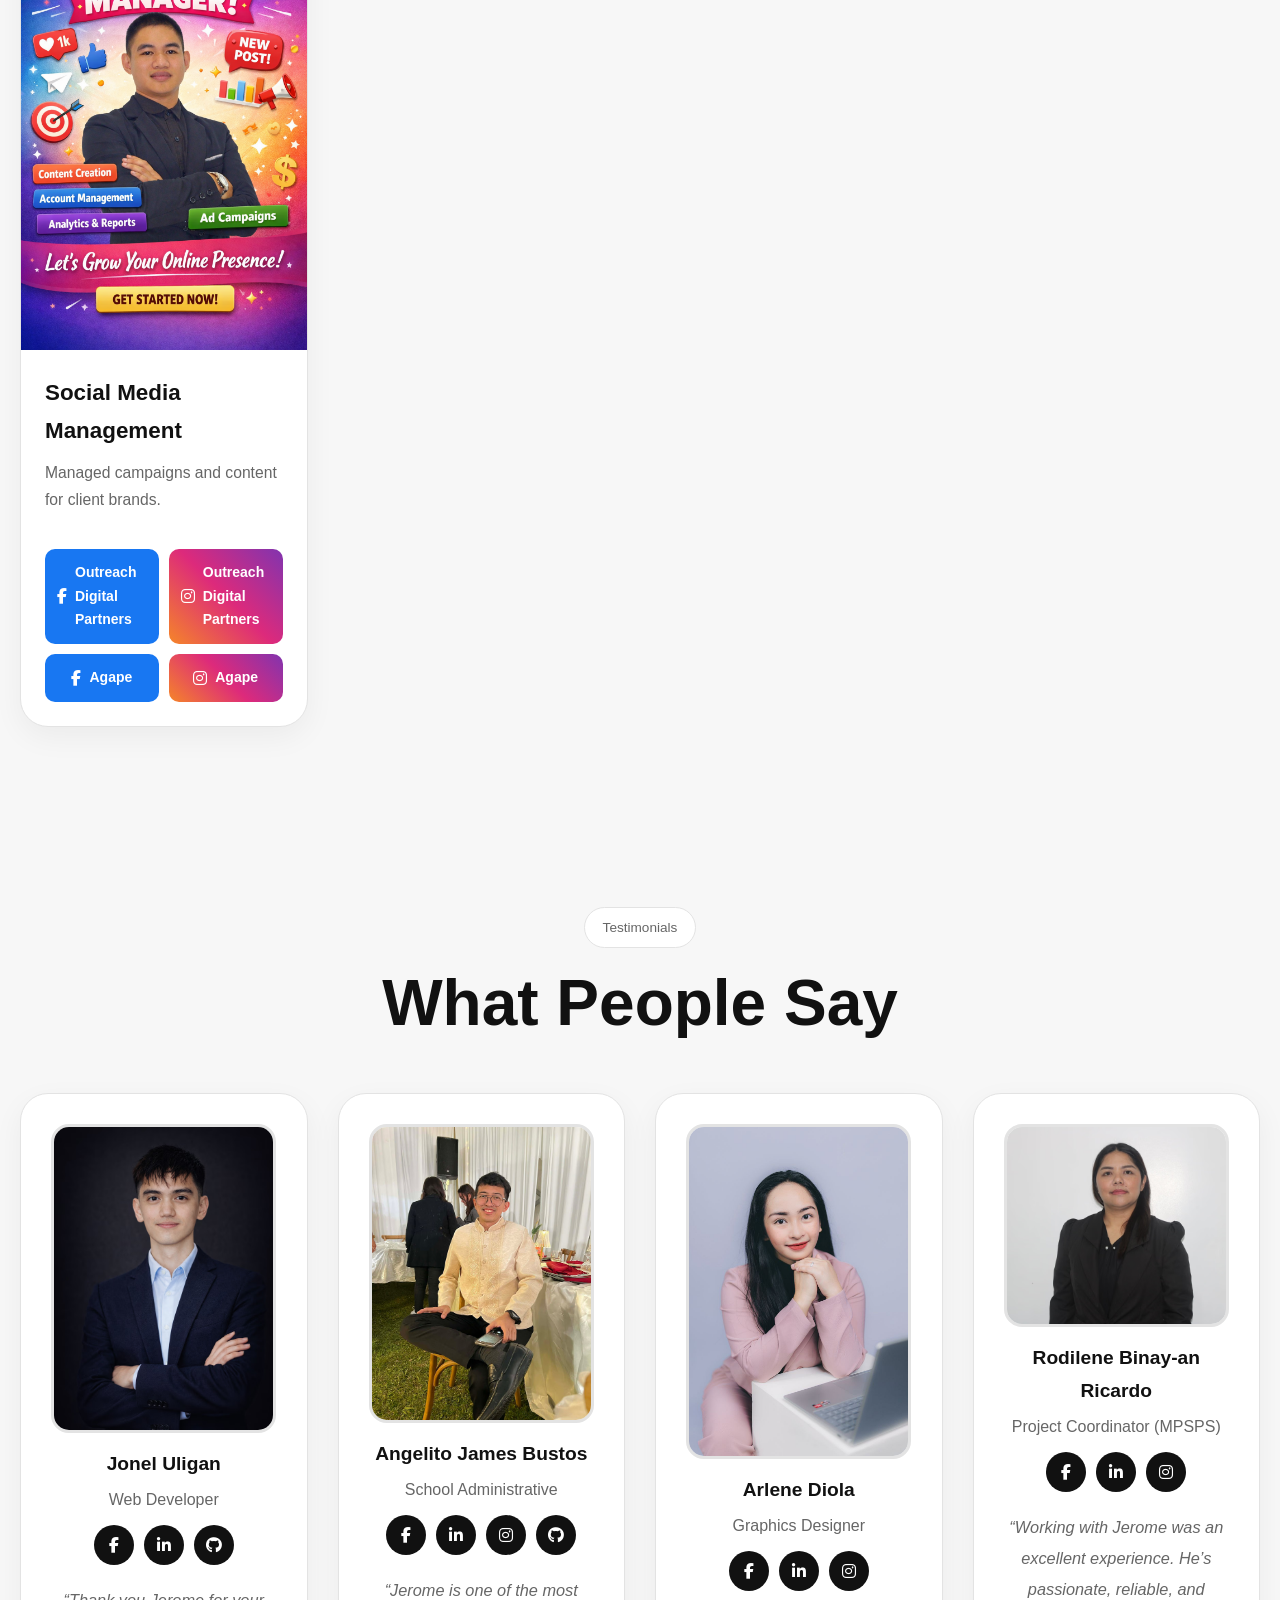
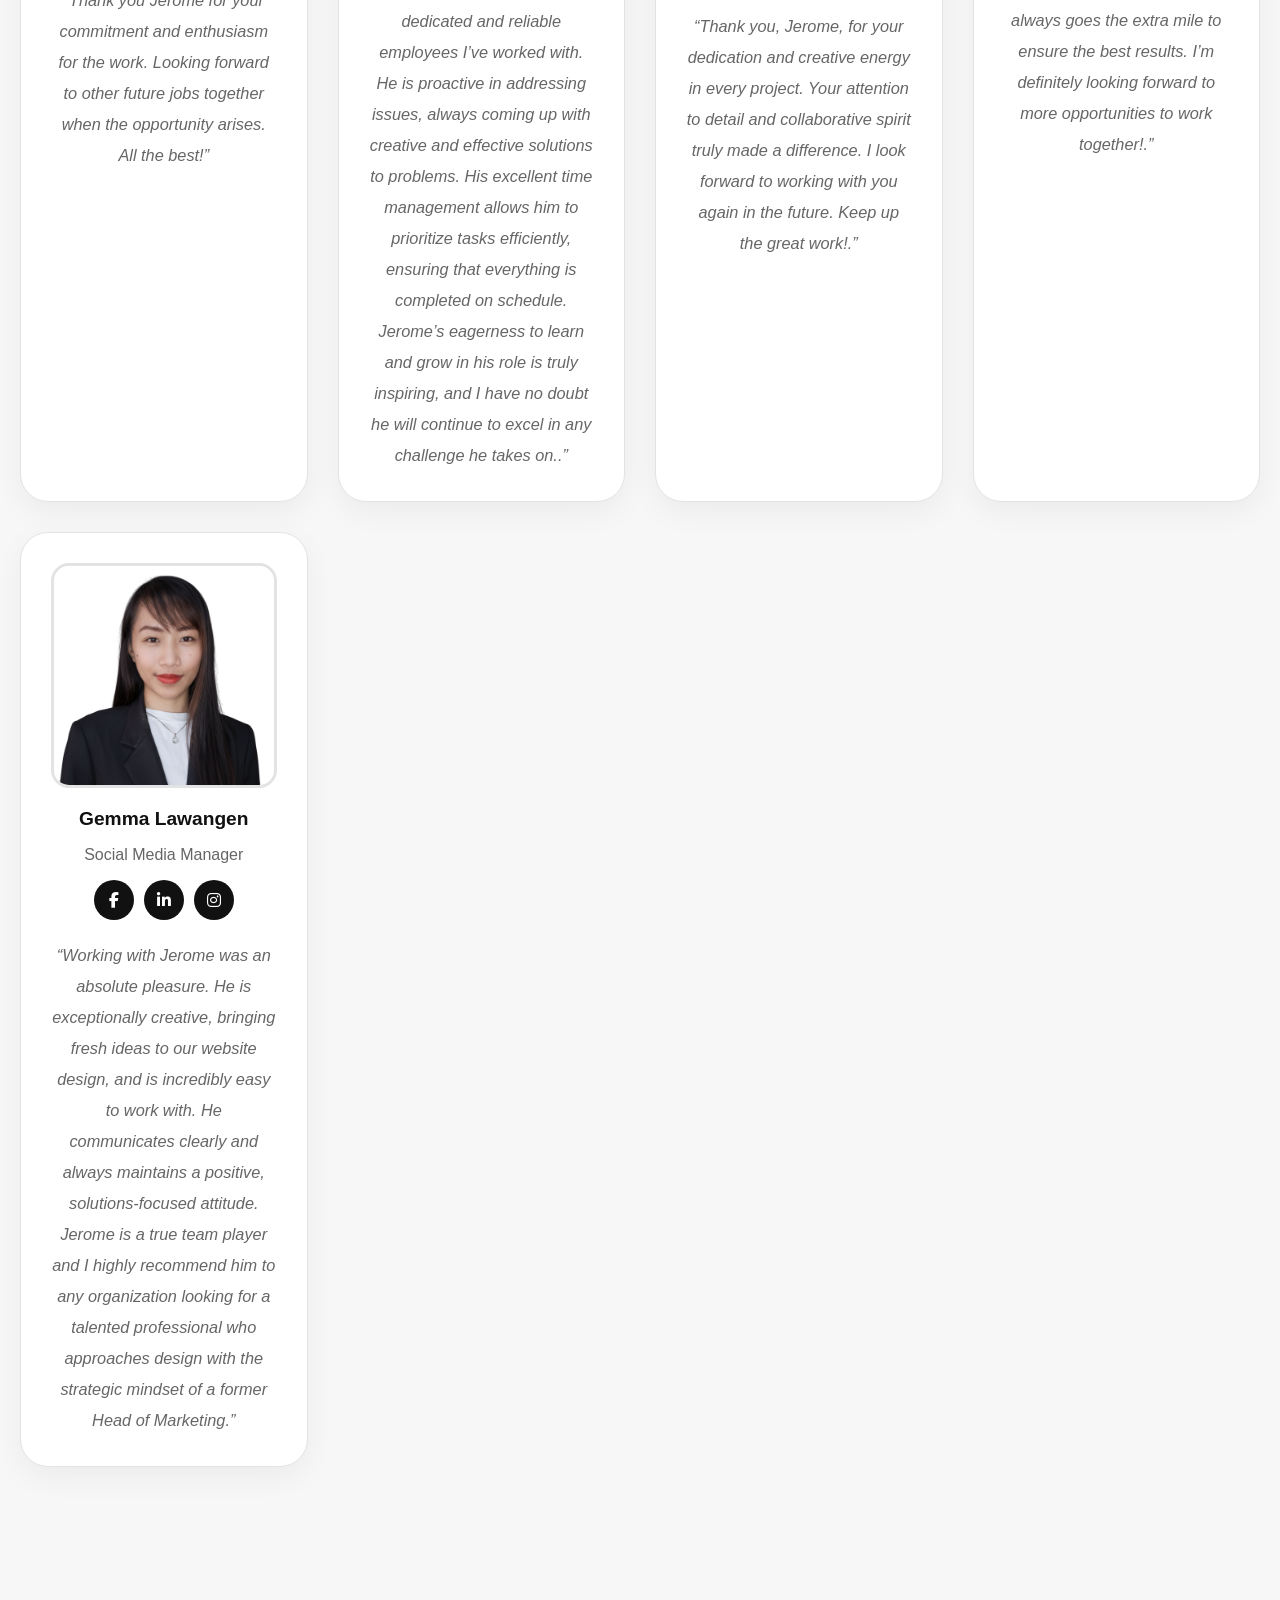
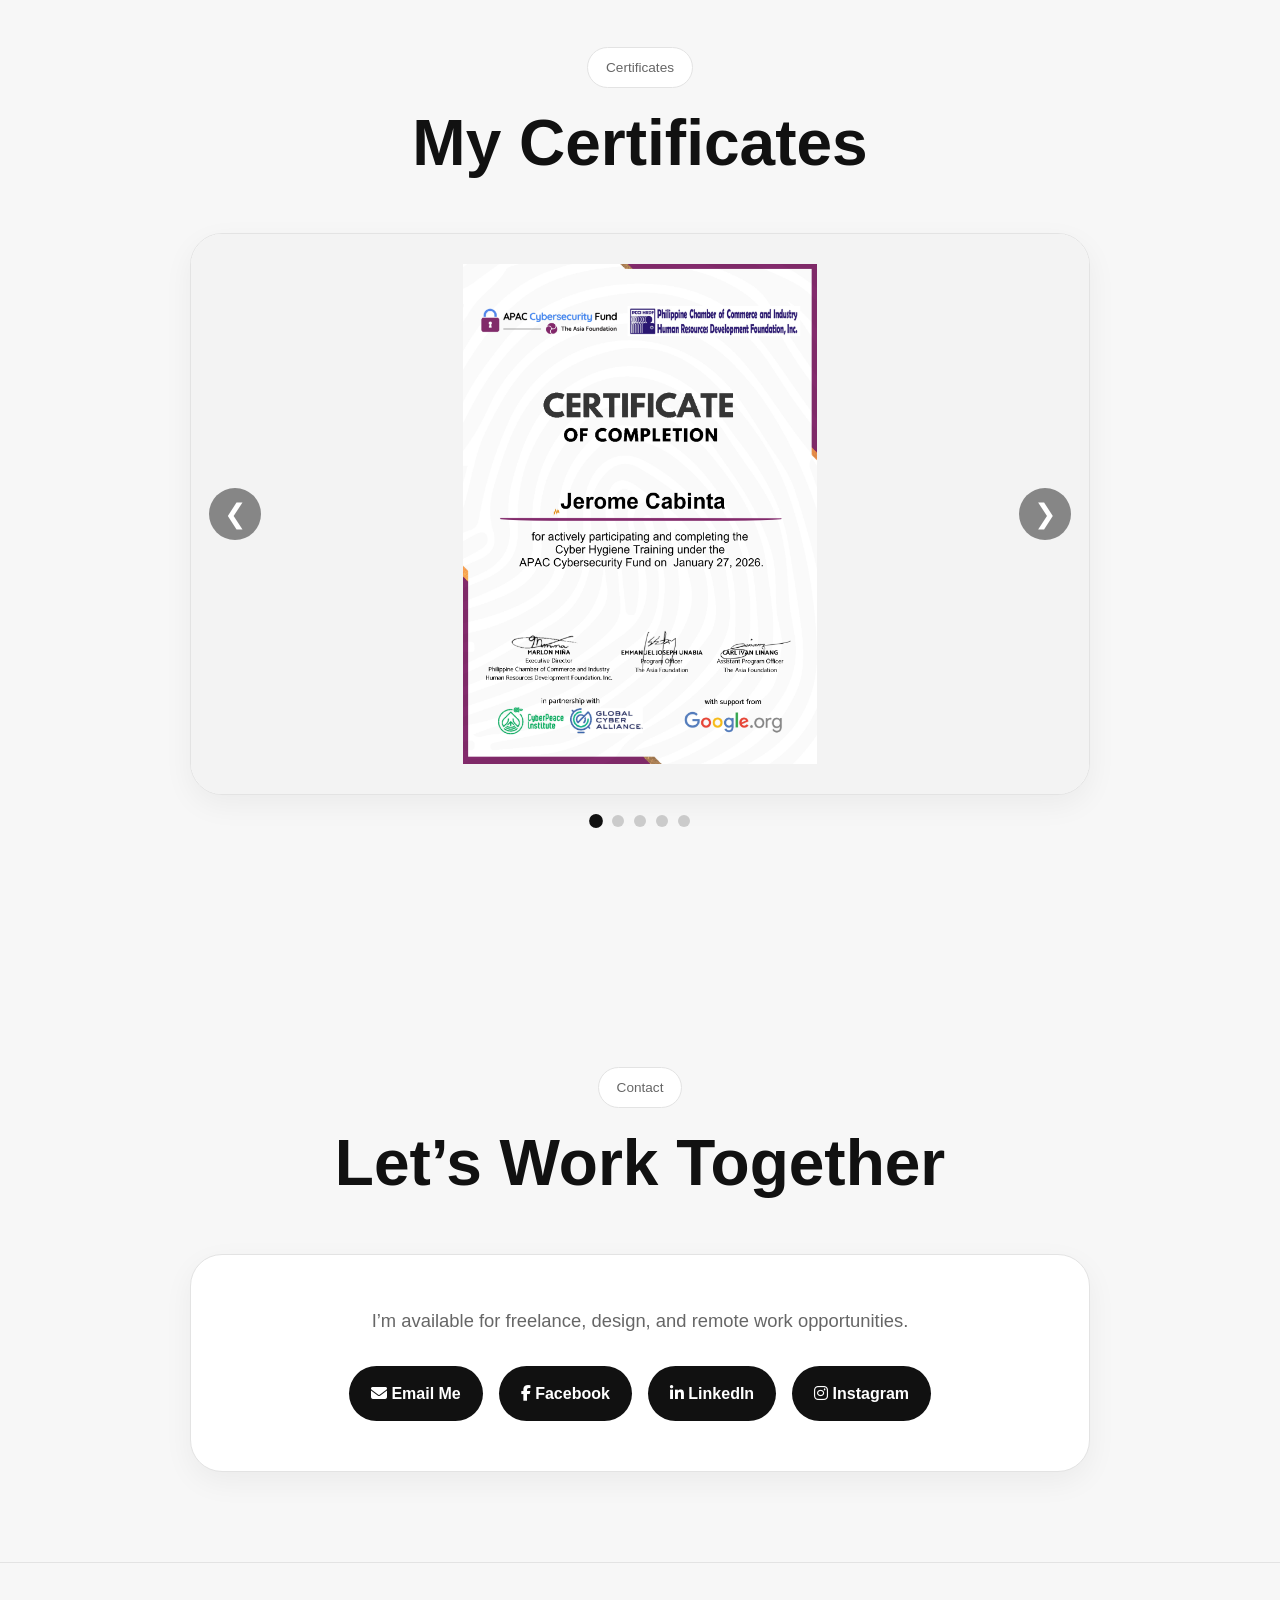
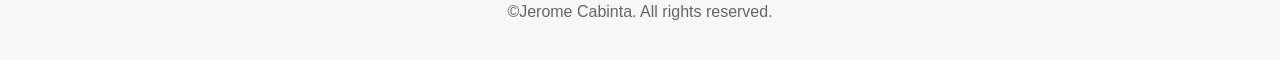
==== commit 02e31d74: "I update the text in the HTML" ====
--- a/index.html
+++ b/index.html
@@ -245,7 +245,7 @@
 
     <div class="service-card">
       <div class="service-icon">📊</div>
-      <h3>Landing Page Design</h3>
+      <h3>Video Editing</h3>
       <p>
         Conversion-focused landing pages designed to help businesses generate leads and sales.
       </p>
@@ -384,8 +384,8 @@
     <div class="project-card">
       <img src="Assets/Landing page/landing page.png" alt="Website Project">
       <div class="project-info">
-        <h3>Website</h3>
-        <p>Built responsive websites with focus on UX/UI.</p>
+        <h3>Website (Wix.com)</h3>
+        <p>Built responsive websites.</p>
         <button 
           class="view-project"
           data-title="Website Design Project"
@@ -481,7 +481,8 @@
           </div>
         </div>
         <p class="testimonial-text">
-          “Jerome creates clean and professional designs that really elevate brand presentation.”
+          “Thank you Jerome for your commitment and enthusiasm for the work. 
+          Looking forward to other future jobs together when the opportunity arises. All the best!”
         </p>
       </div>
 
@@ -500,7 +501,13 @@
           </div>
         </div>
         <p class="testimonial-text">
-          “Very easy to work with, detail-oriented, and committed to delivering polished work.”
+          “Jerome is one of the most dedicated and reliable employees 
+          I’ve worked with. He is proactive in addressing issues, always 
+          coming up with creative and effective solutions to problems. 
+          His excellent time management allows him to prioritize tasks 
+          efficiently, ensuring that everything is completed on schedule. 
+          Jerome’s eagerness to learn and grow in his role is truly inspiring, 
+          and I have no doubt he will continue to excel in any challenge he takes on..”
         </p>
       </div>
 
@@ -518,7 +525,9 @@
           </div>
         </div>
         <p class="testimonial-text">
-          “His layouts are thoughtful, modern, and visually clear — especially for digital content.”
+          “Thank you, Jerome, for your dedication and creative energy in every project. 
+          Your attention to detail and collaborative spirit truly made a difference. 
+          I look forward to working with you again in the future. Keep up the great work!.”
         </p>
       </div>
 
@@ -536,7 +545,9 @@
           </div>
         </div>
         <p class="testimonial-text">
-          “His work is polished, well-structured, and easy to understand.”
+          “Working with Jerome was an excellent experience. 
+          He’s passionate, reliable, and always goes the extra mile to ensure the best results. 
+          I’m definitely looking forward to more opportunities to work together!.”
         </p>
       </div>
 
@@ -554,7 +565,11 @@
           </div>
         </div>
         <p class="testimonial-text">
-          “Jerome is creative, professional, and delivers modern design work with clarity.”
+          “Working with Jerome was an absolute pleasure. He is exceptionally creative, 
+          bringing fresh ideas to our website design, and is incredibly easy to work with. 
+          He communicates clearly and always maintains a positive, solutions-focused attitude. 
+          Jerome is a true team player and I highly recommend him to any organization looking for a 
+          talented professional who approaches design with the strategic mindset of a former Head of Marketing.”
         </p>
       </div>
 
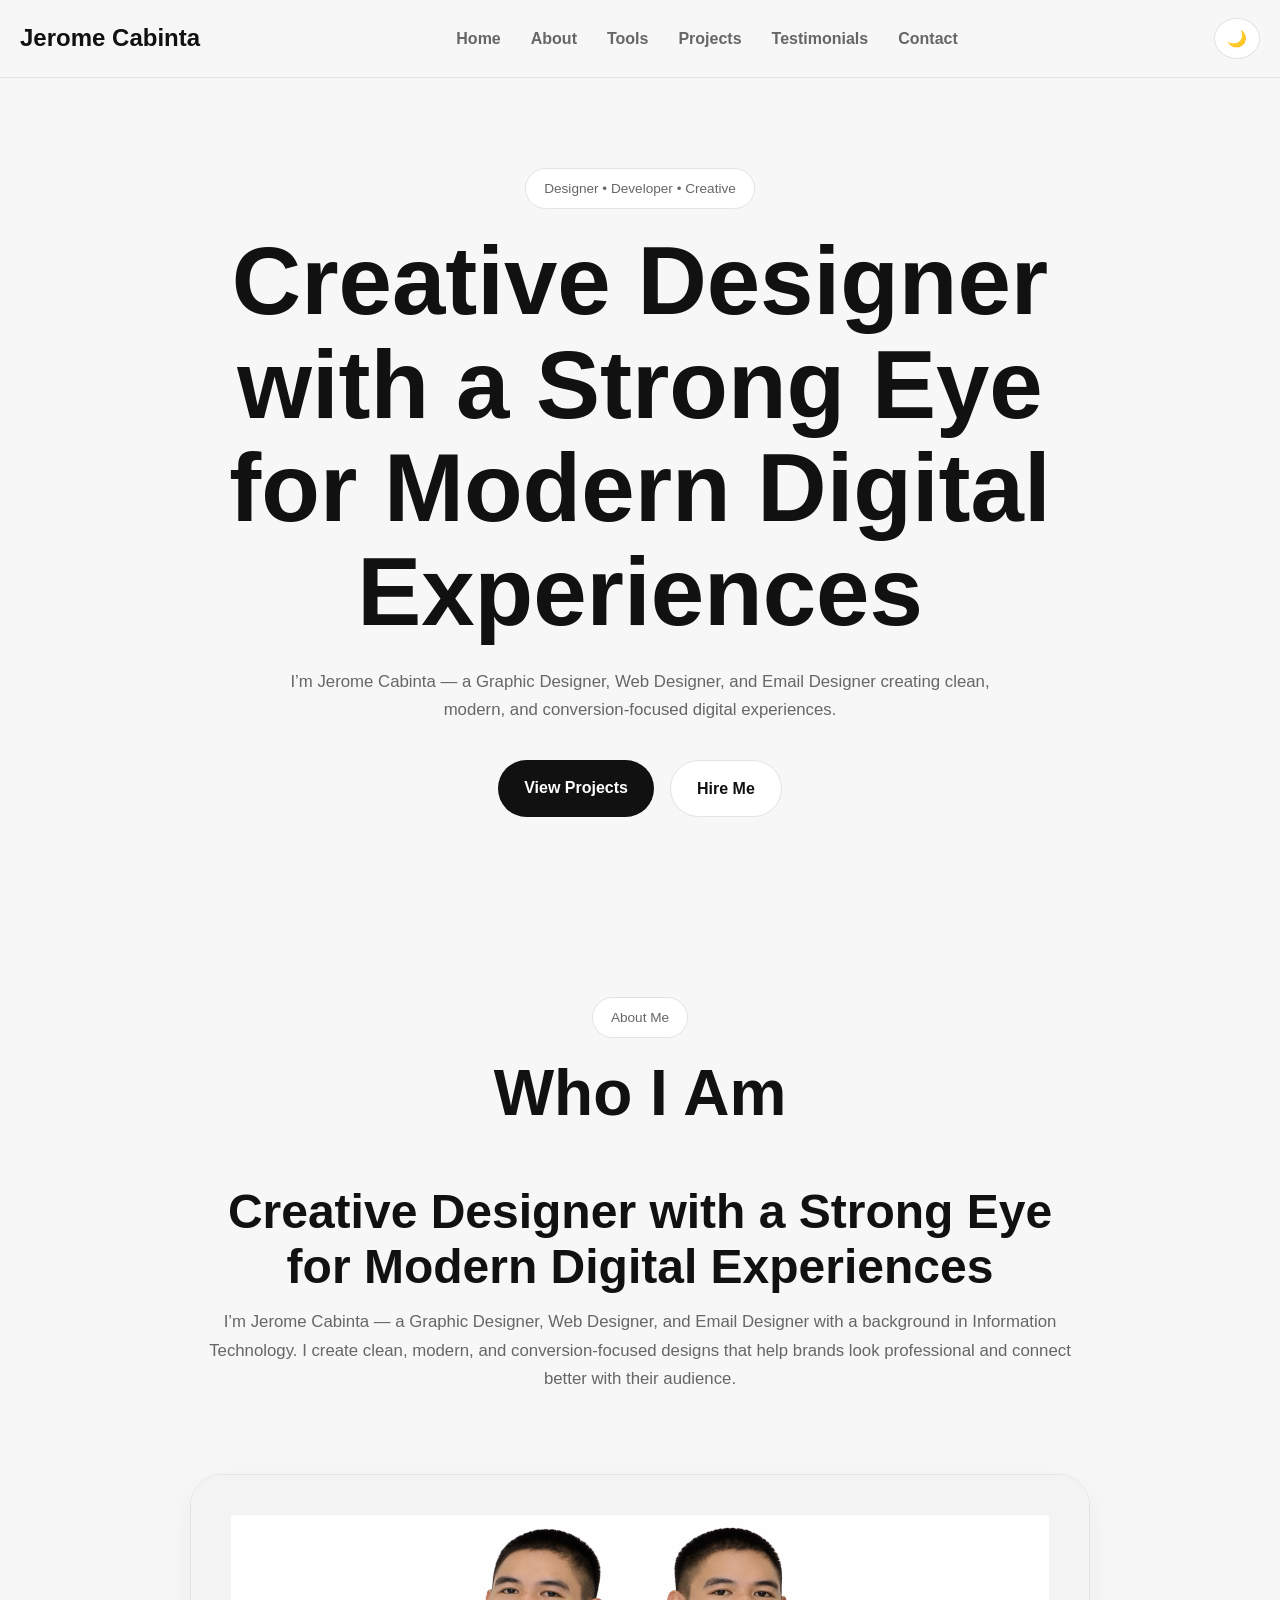
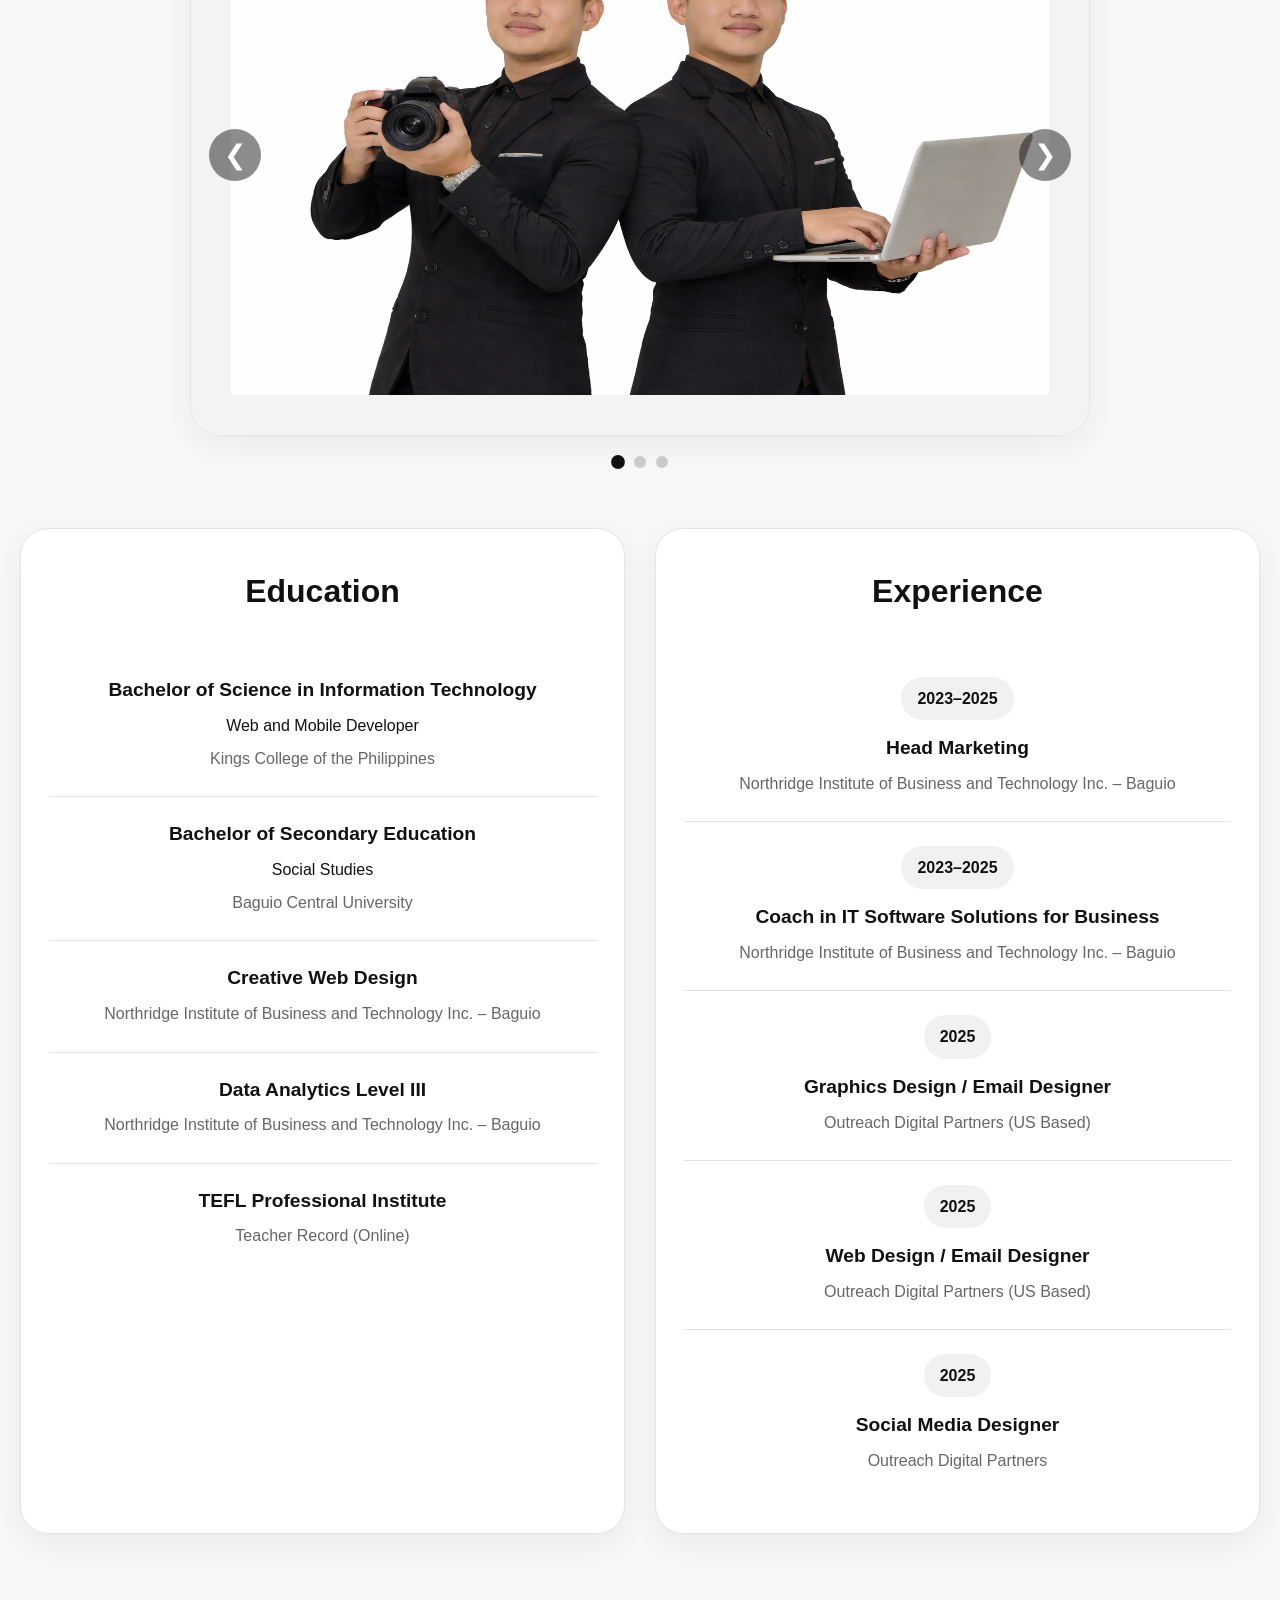
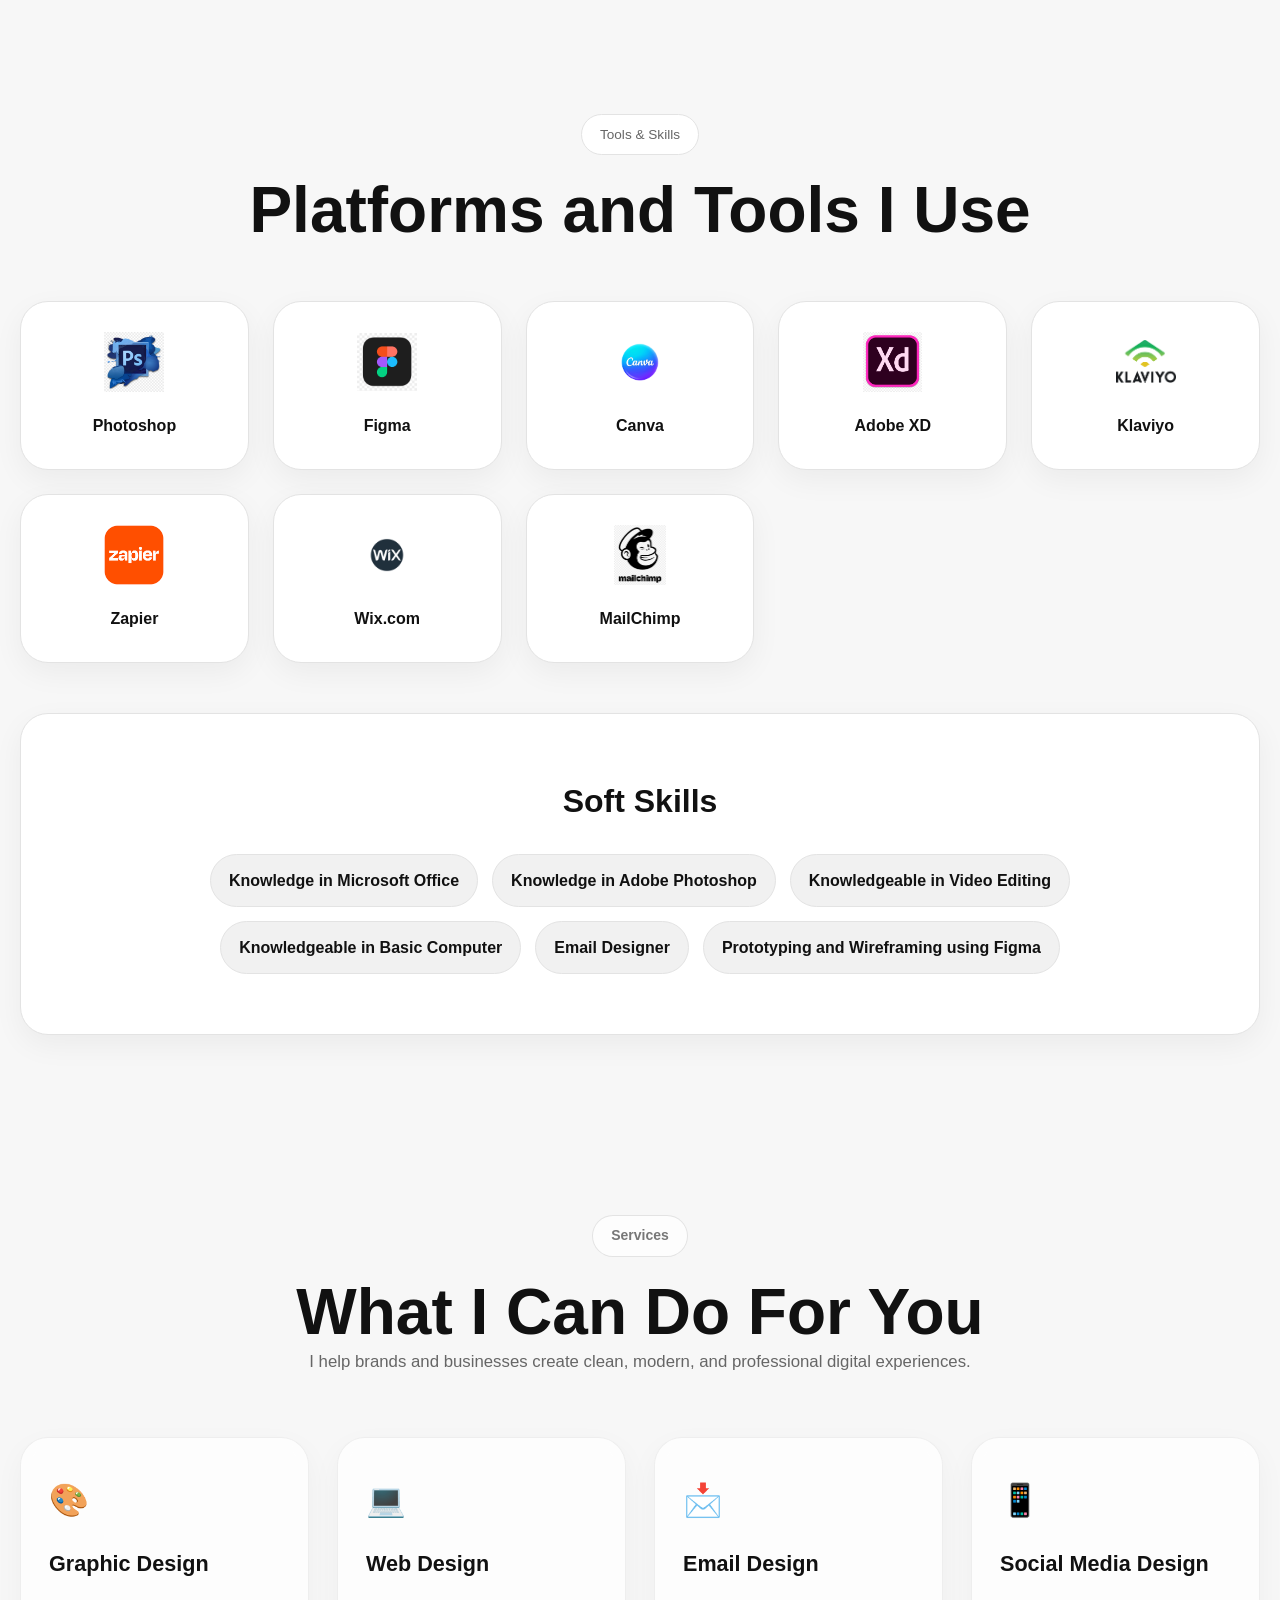
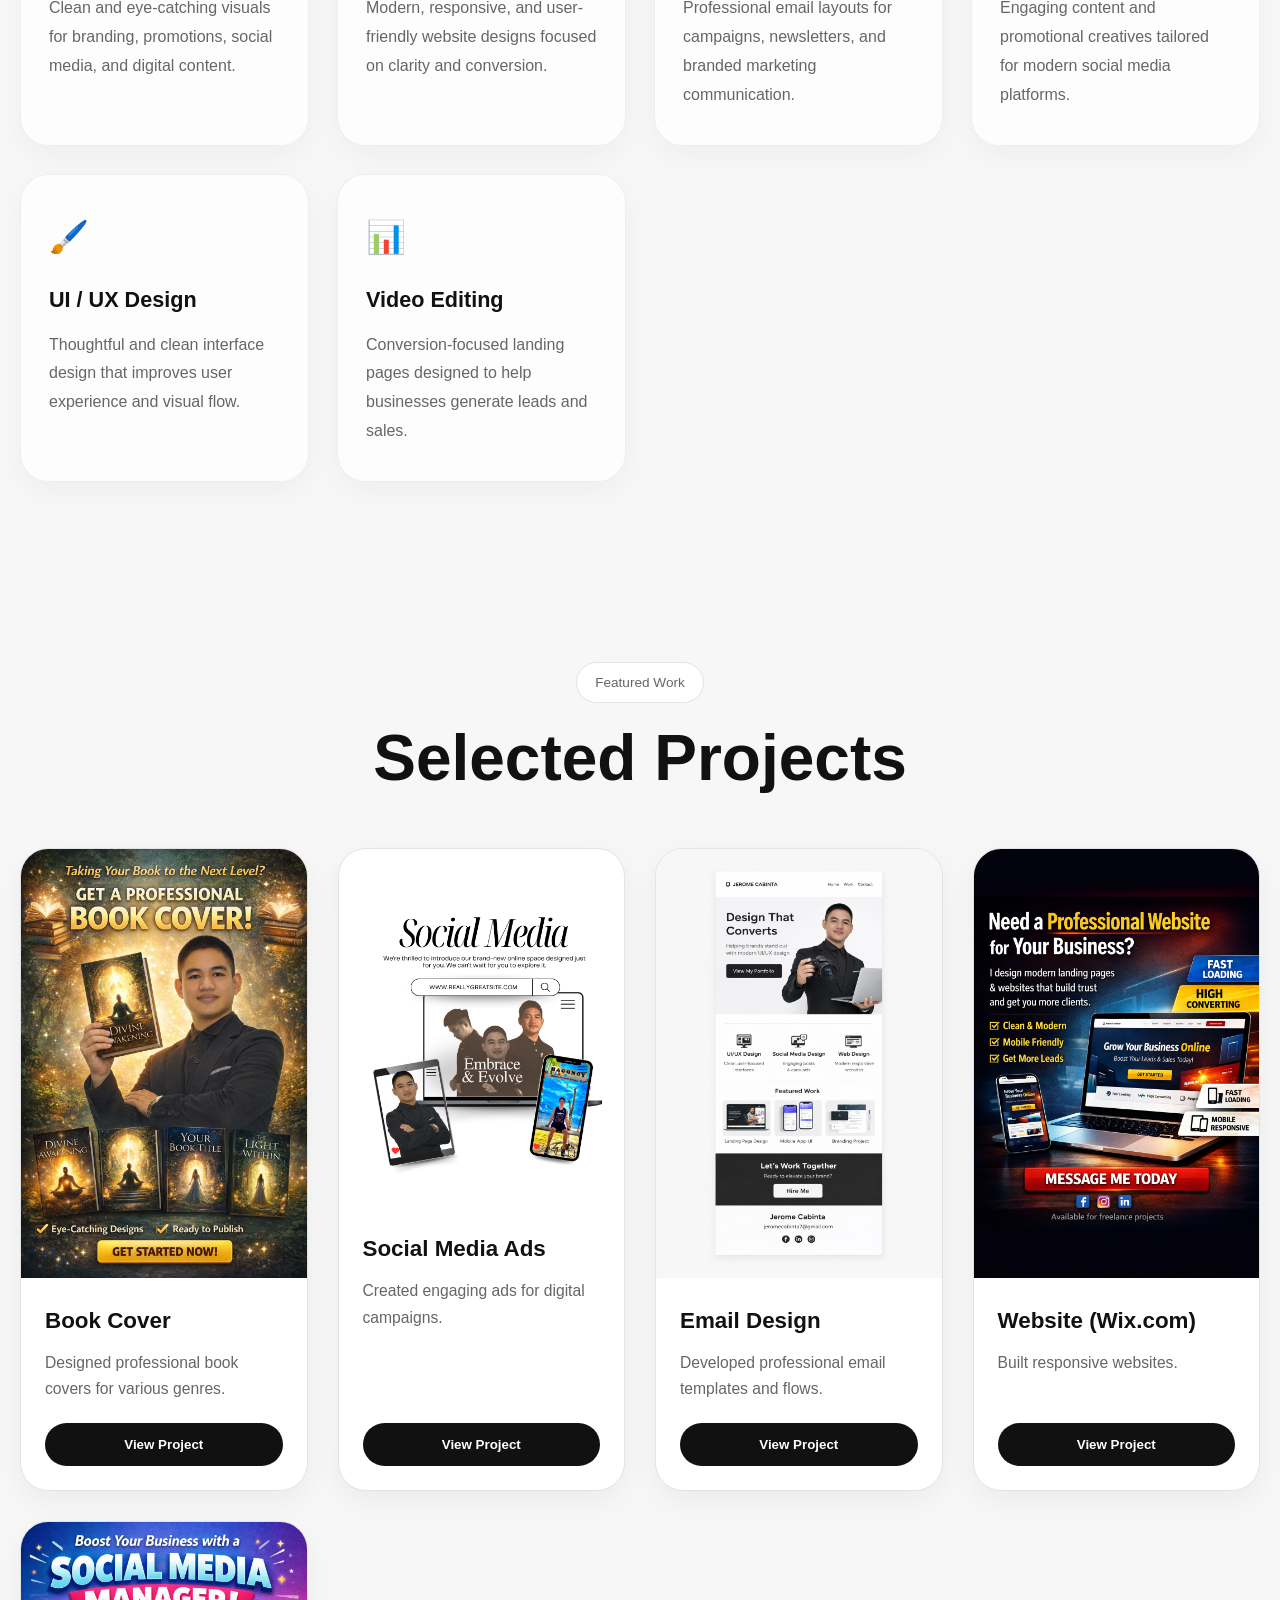
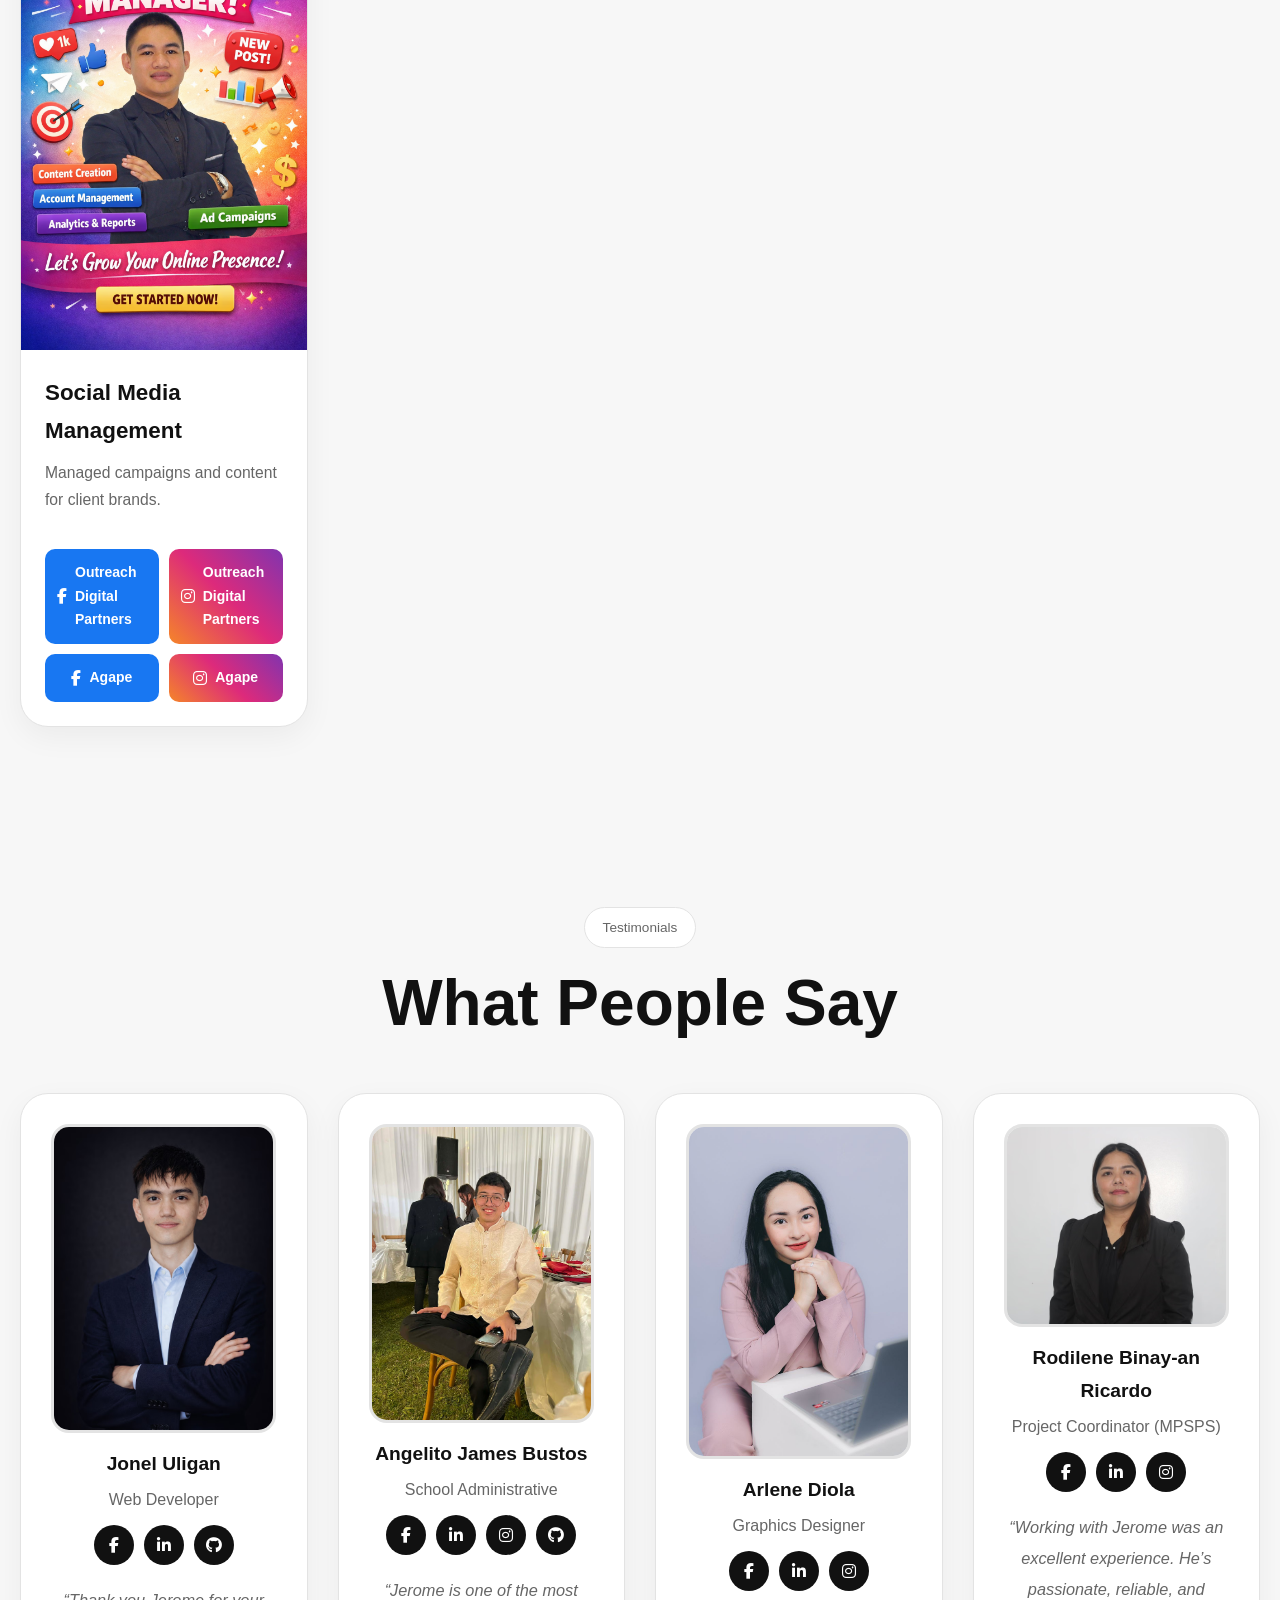
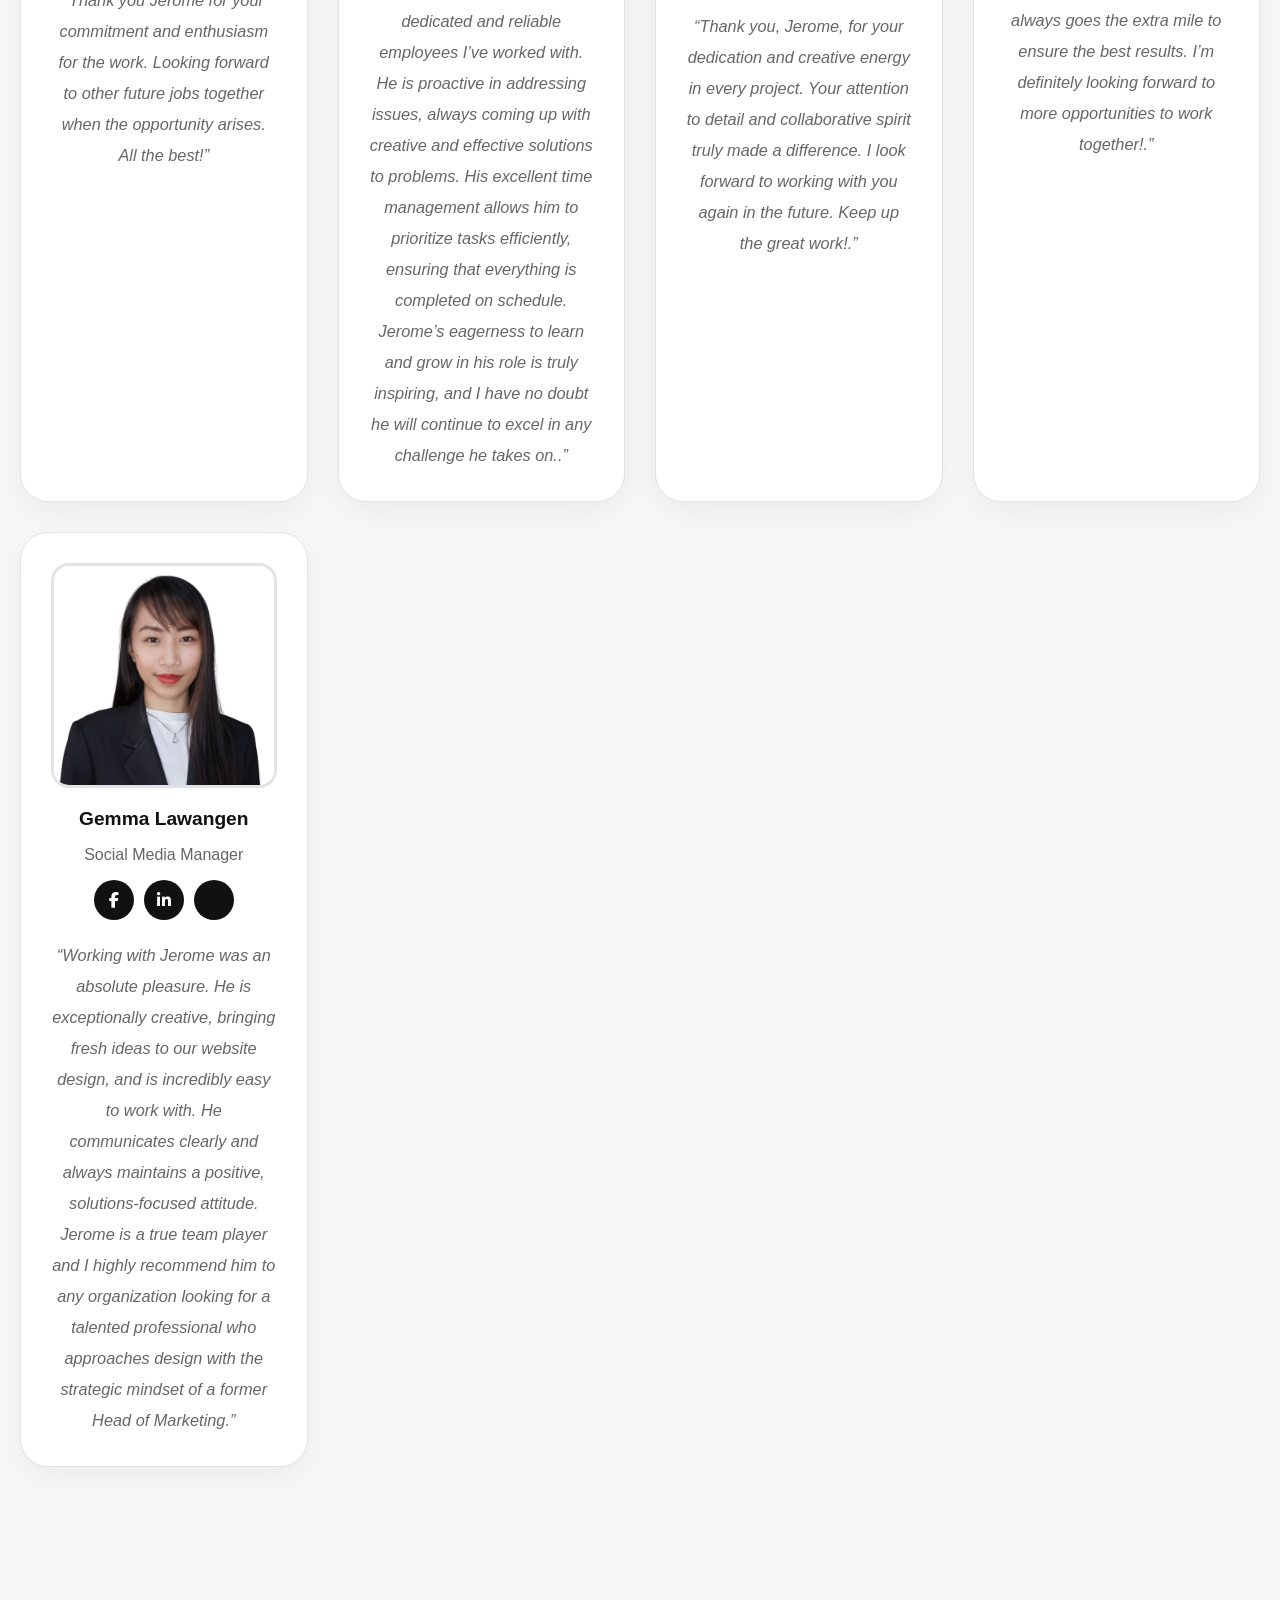
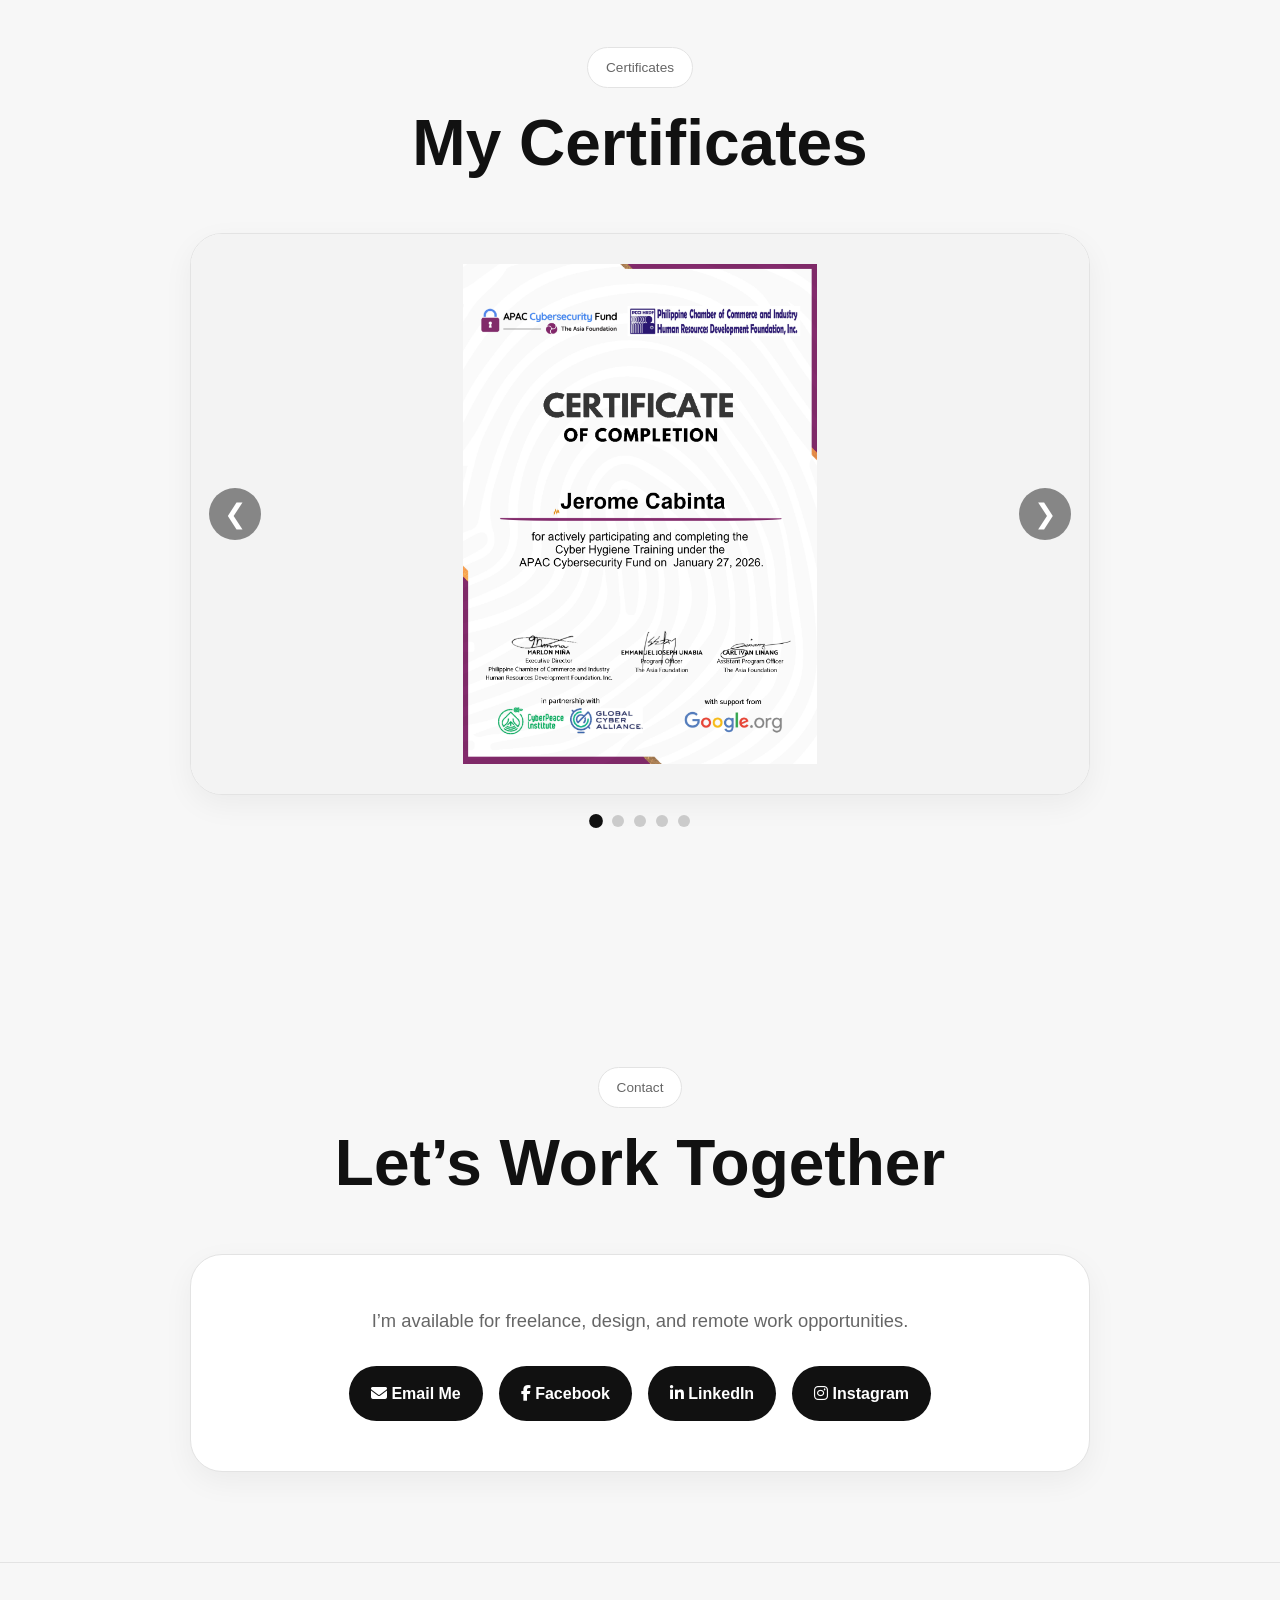
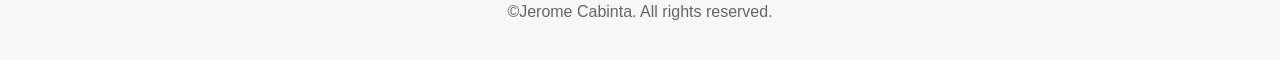
==== commit 37252ad4: "i add sum link inhtml" ====
--- a/index.html
+++ b/index.html
@@ -493,7 +493,7 @@
             <h3>Angelito James Bustos</h3>
             <p>School Administrative</p>
             <div class="testimonial-socials">
-              <a href="https://www.facebook.com/angelitobustos"><i class="fab fa-facebook-f"></i></a>
+              <a href="https://web.facebook.com/james.bustos.359"><i class="fab fa-facebook-f"></i></a>
               <a href="https://www.linkedin.com/in/angelito-james-bustos-123456789/"><i class="fab fa-linkedin-in"></i></a>
               <a href="https://www.instagram.com/angelitobustos/"><i class="fab fa-instagram"></i></a>
               <a href="https://github.com/angelitobustos"><i class="fab fa-github"></i></a>
@@ -558,9 +558,9 @@
             <h3>Gemma Lawangen</h3>
             <p>Social Media Manager</p>
             <div class="testimonial-socials">
-              <a href="https://www.facebook.com/gemma.lawangen"><i class="fab fa-facebook-f"></i></a>
-              <a href="https://www.linkedin.com/in/gemma-lawangen-123456789/"><i class="fab fa-linkedin-in"></i></a>
-              <a href="https://www.instagram.com/gemma.lawangen/"><i class="fab fa-instagram"></i></a>
+              <a href="https://web.facebook.com/jie.law286?_rdc=1&_rdr#"><i class="fab fa-facebook-f"></i></a>
+              <a href="linkedin.com/in/gemma-lawangen/"><i class="fab fa-linkedin-in"></i></a>
+              <a href="https://vaulted-hellebore-ec1.notion.site/AI-Content-Creator-Portfolio-c06d59f74cab4f6eb537c7c5c183a58d"><i class="fab fa-notion"></i></a>
             </div>
           </div>
         </div>
